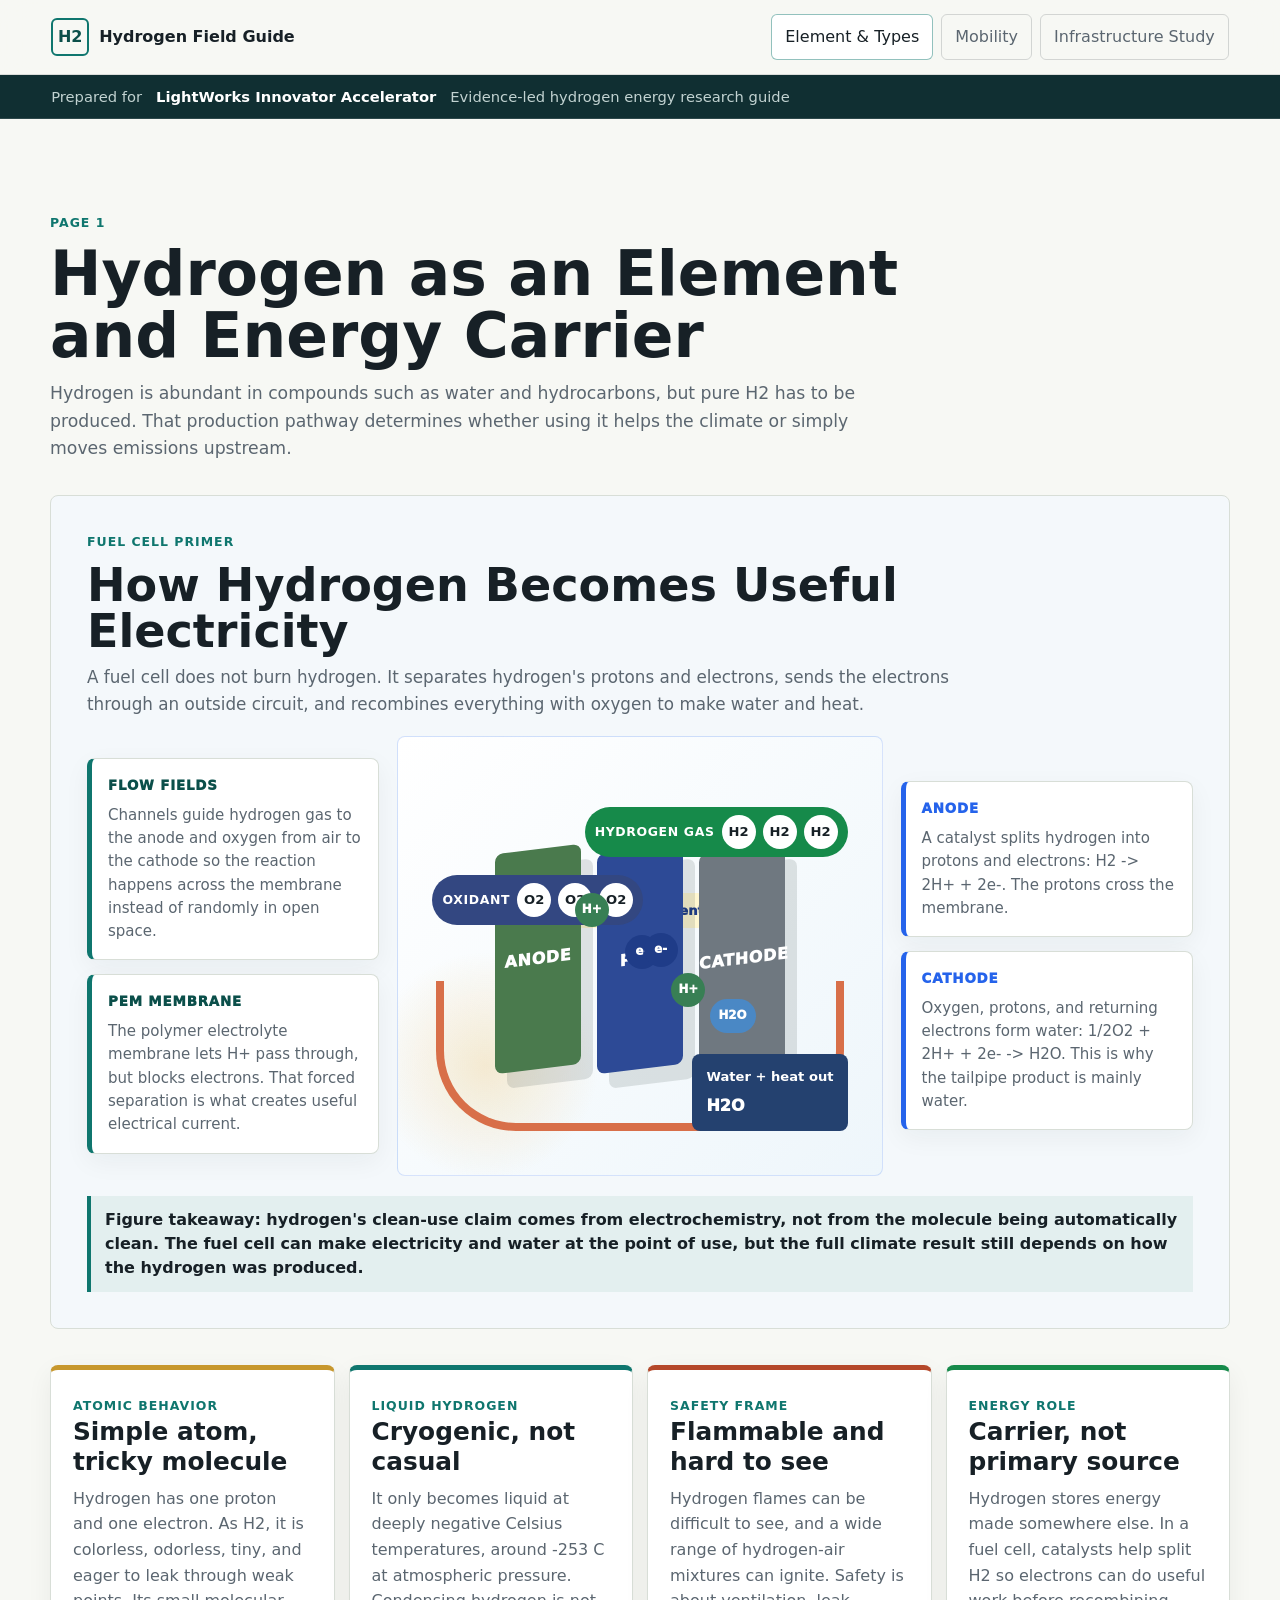
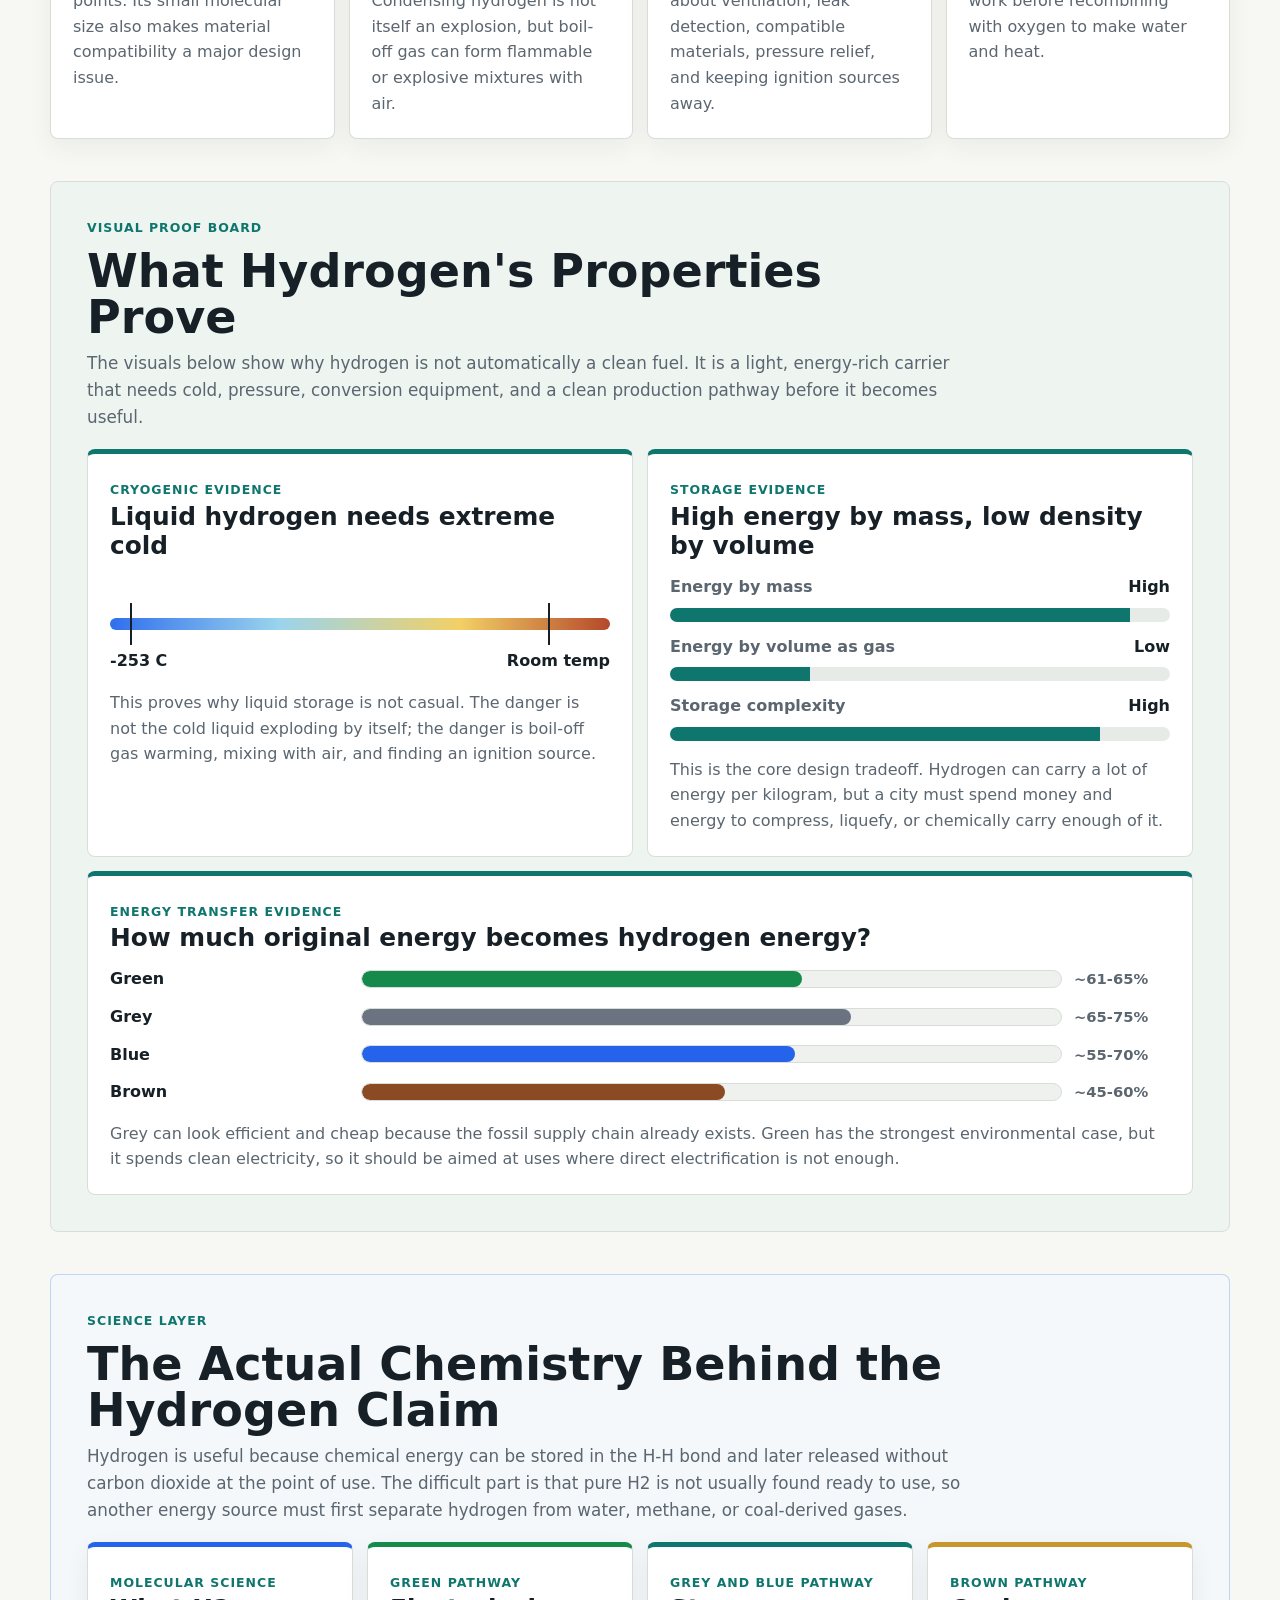
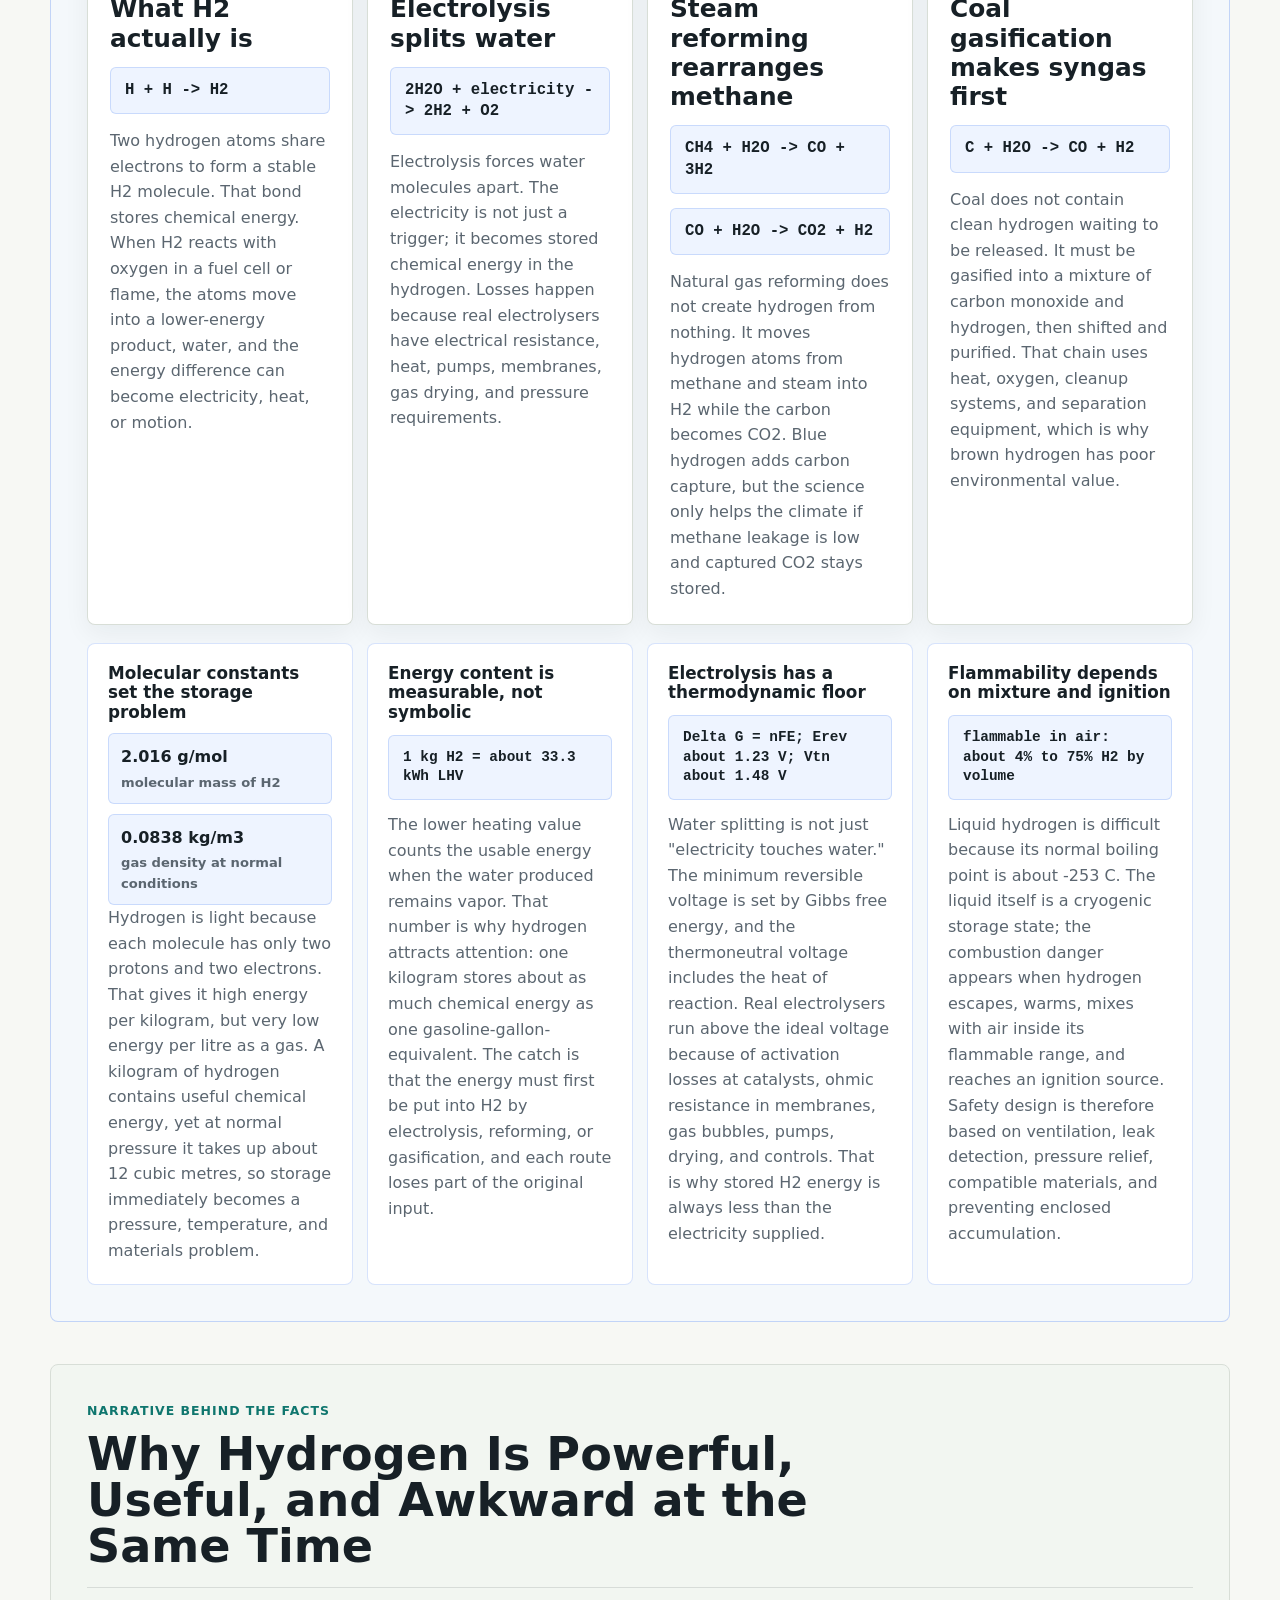
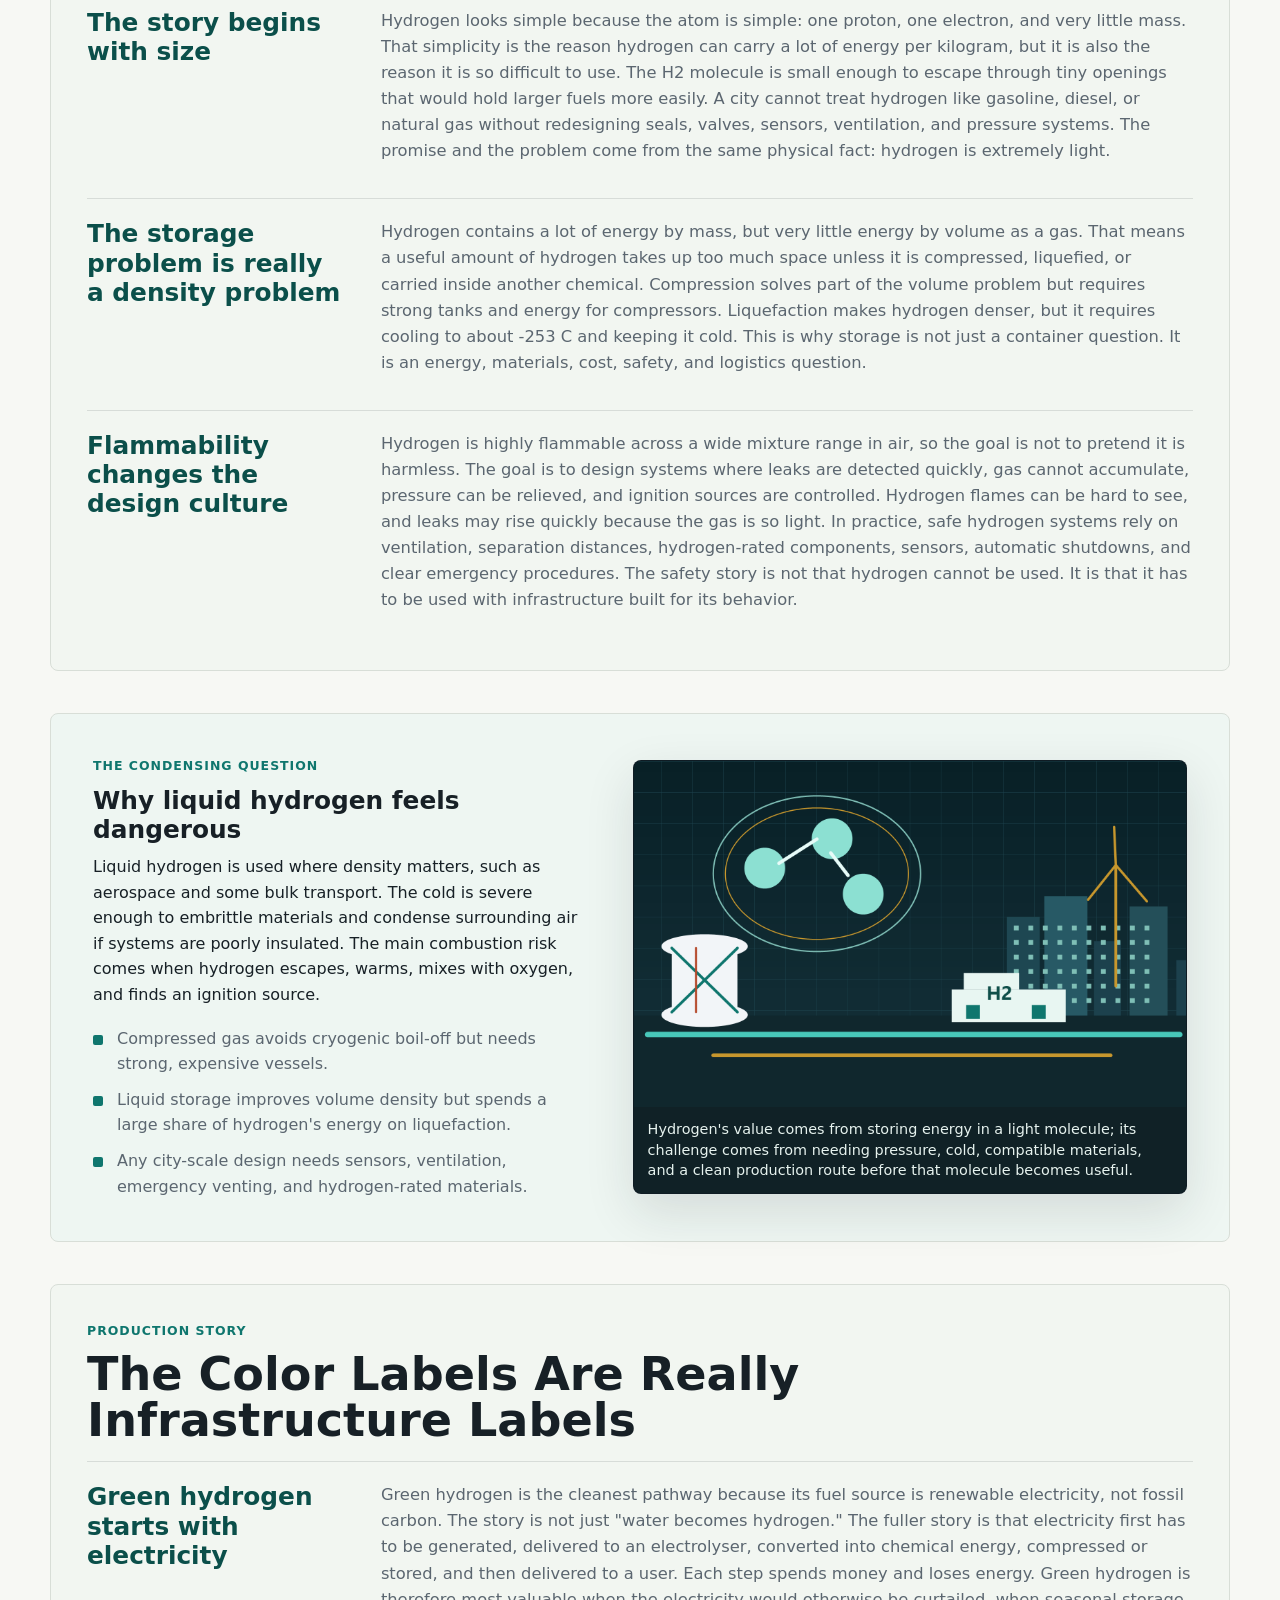
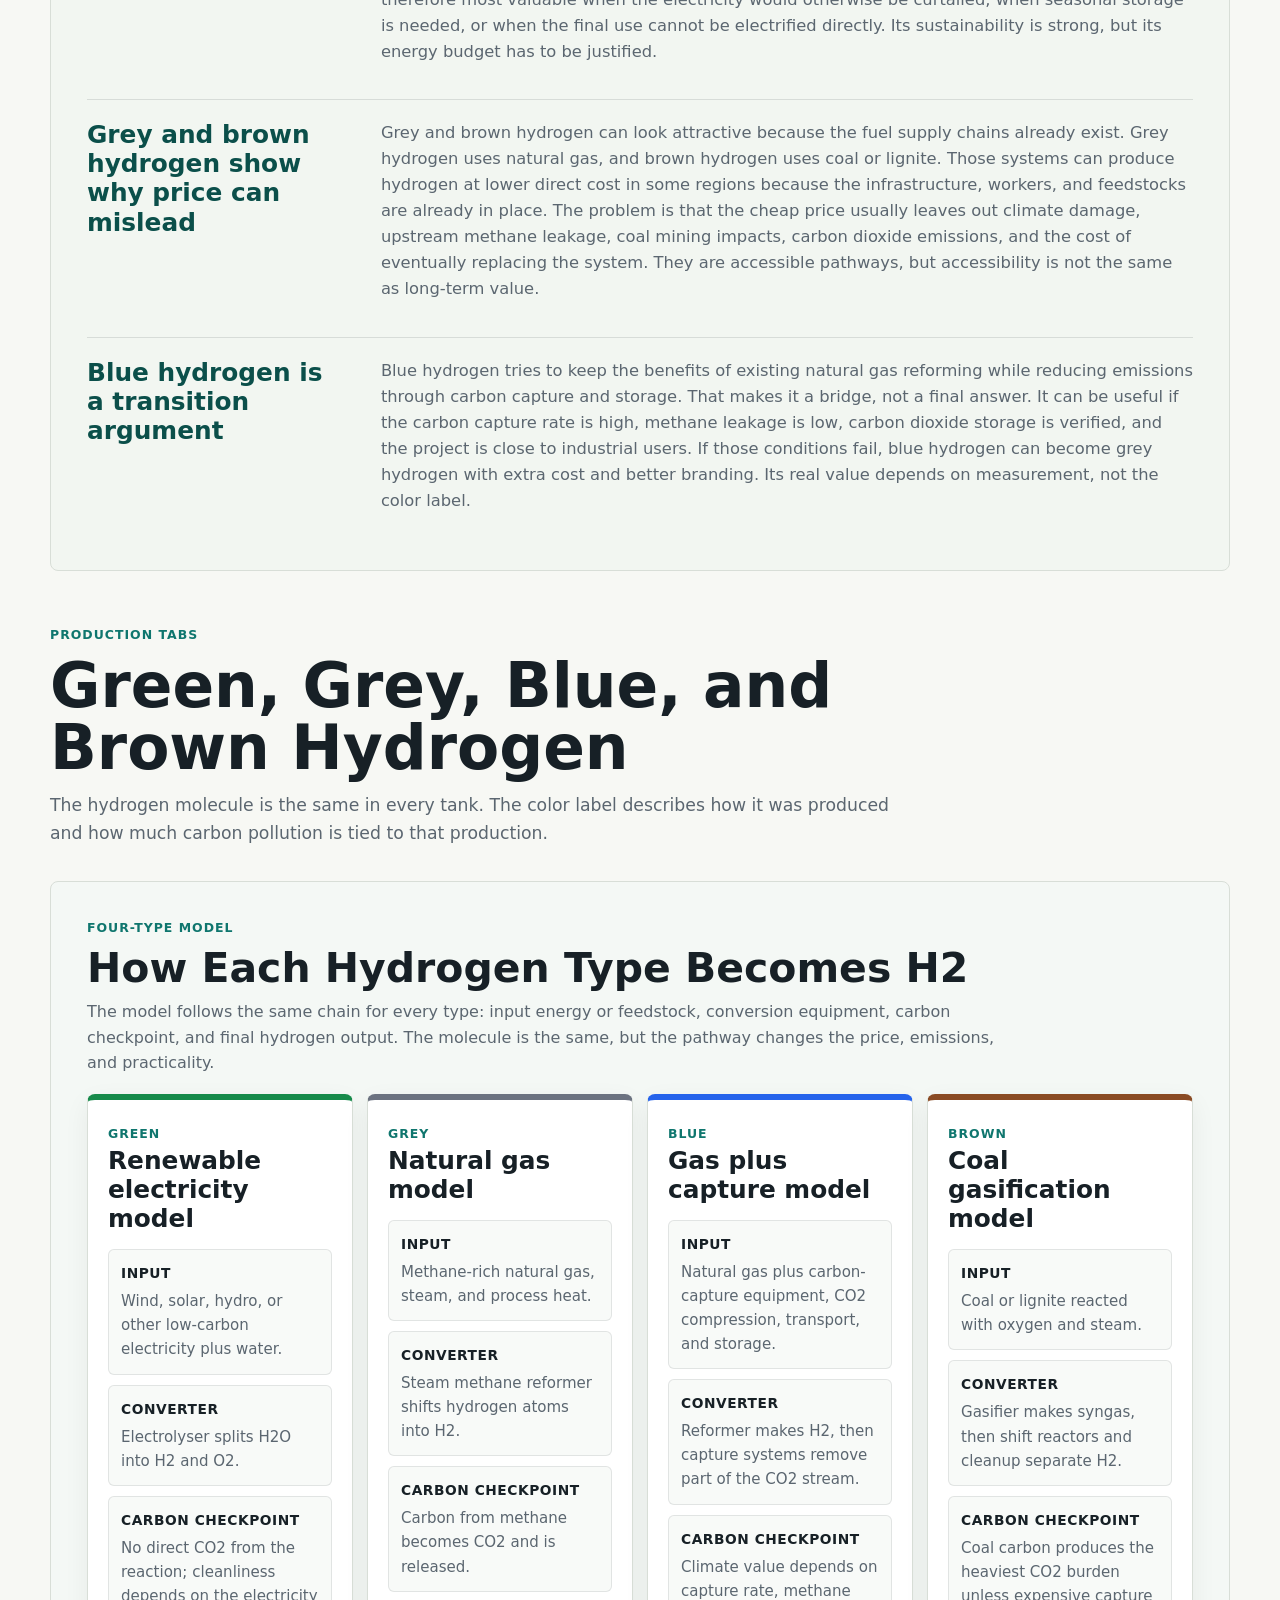
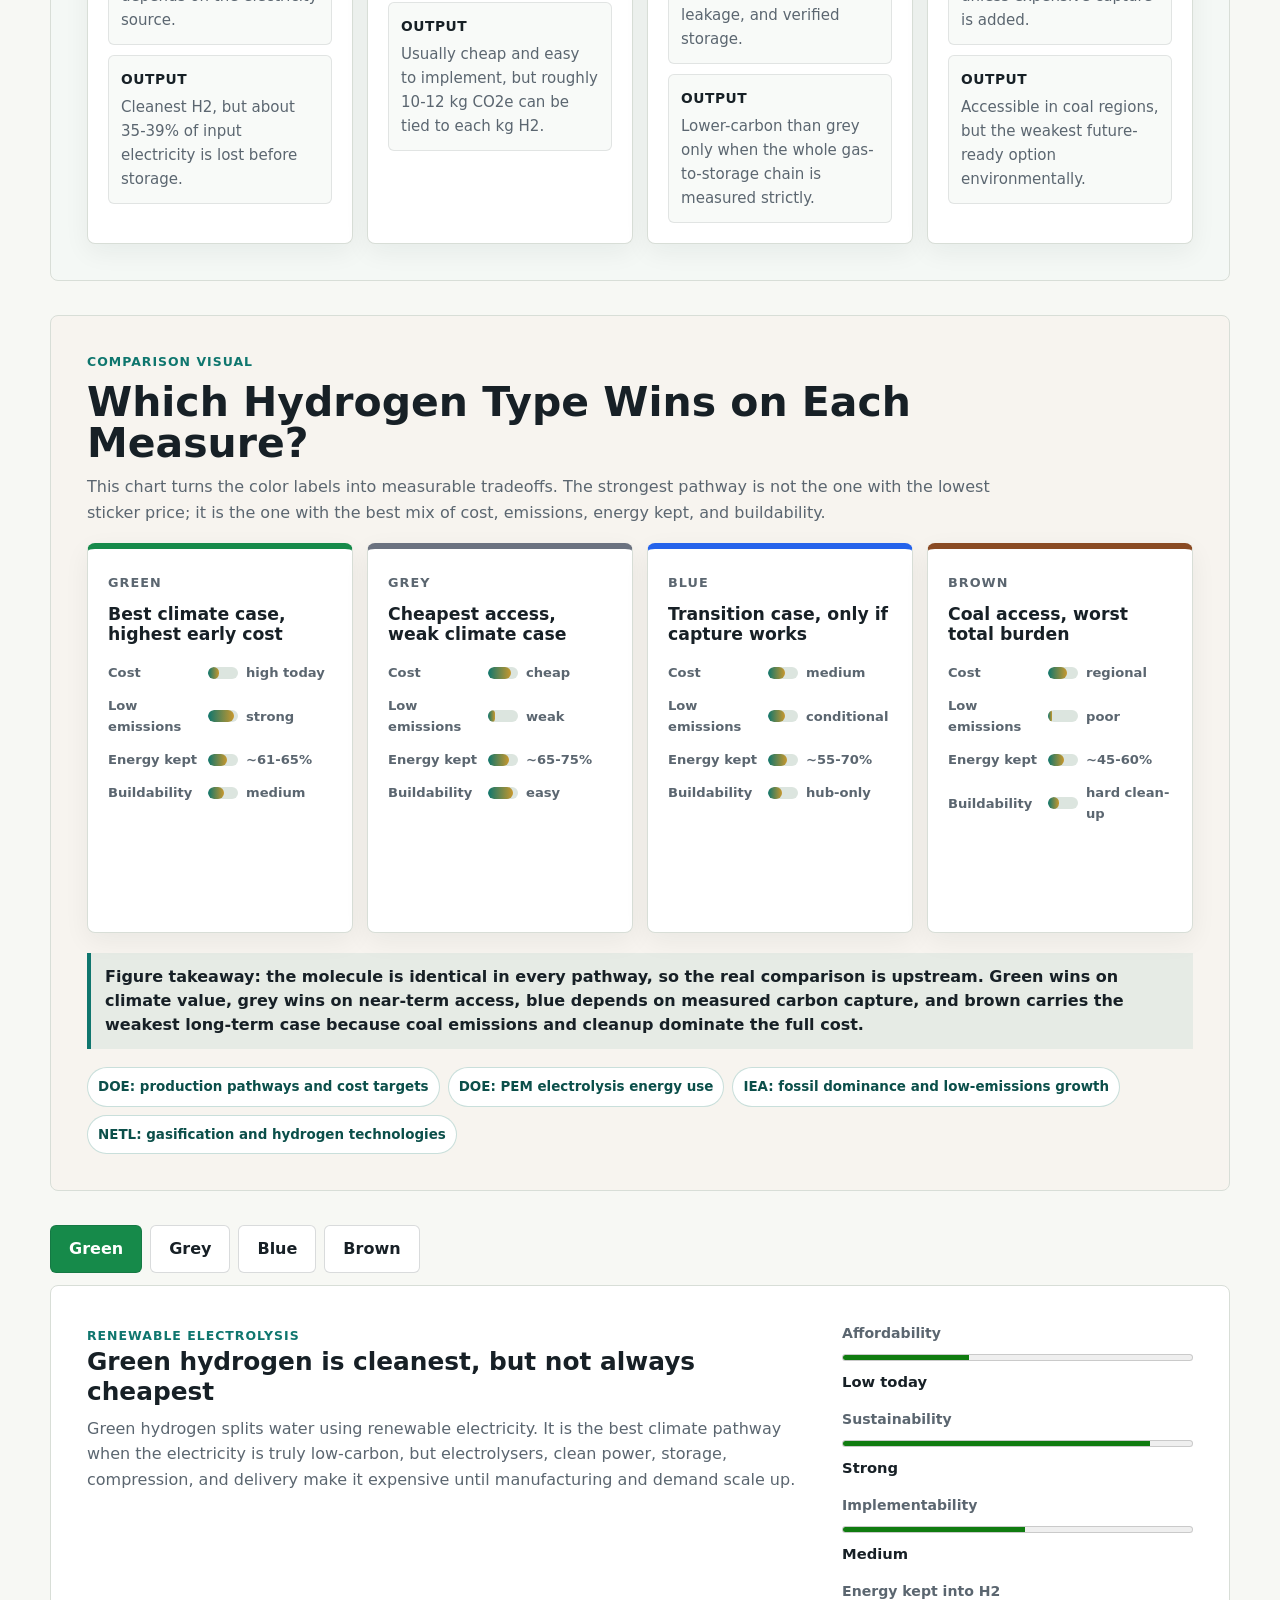
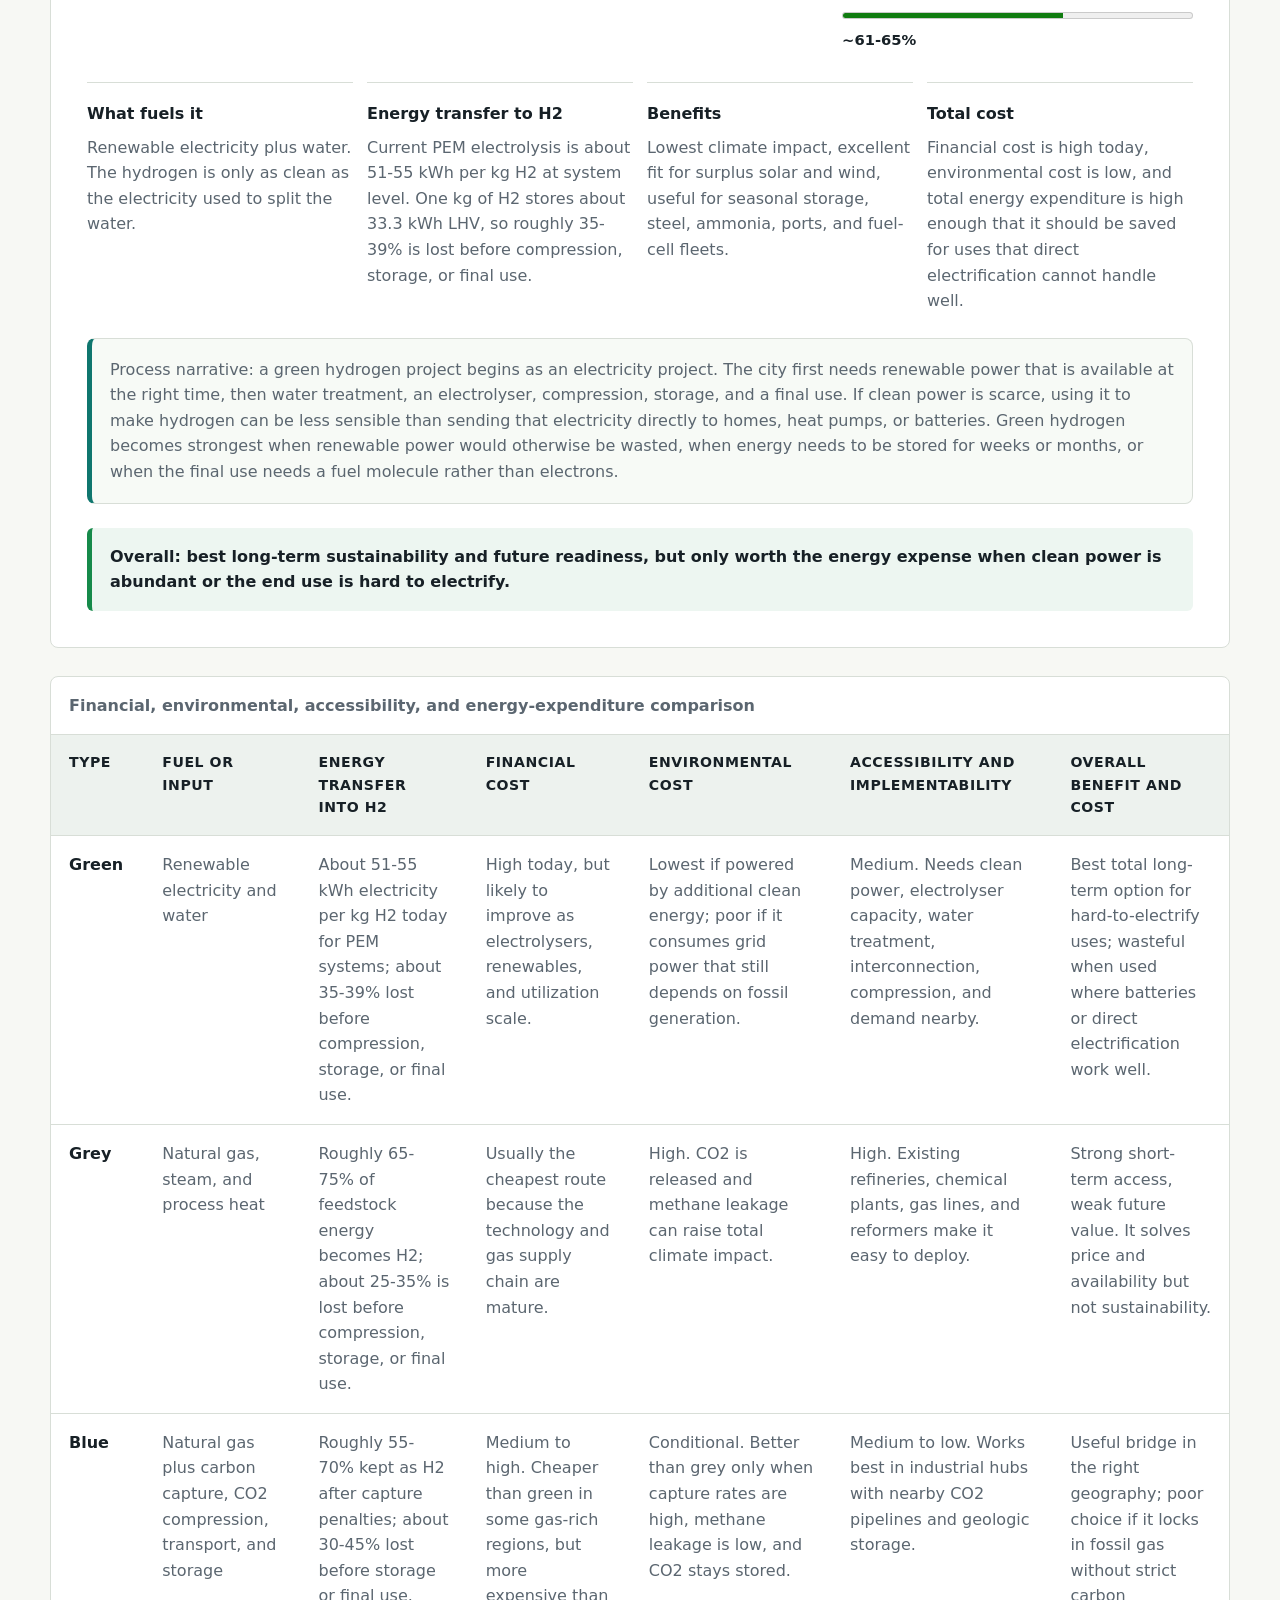
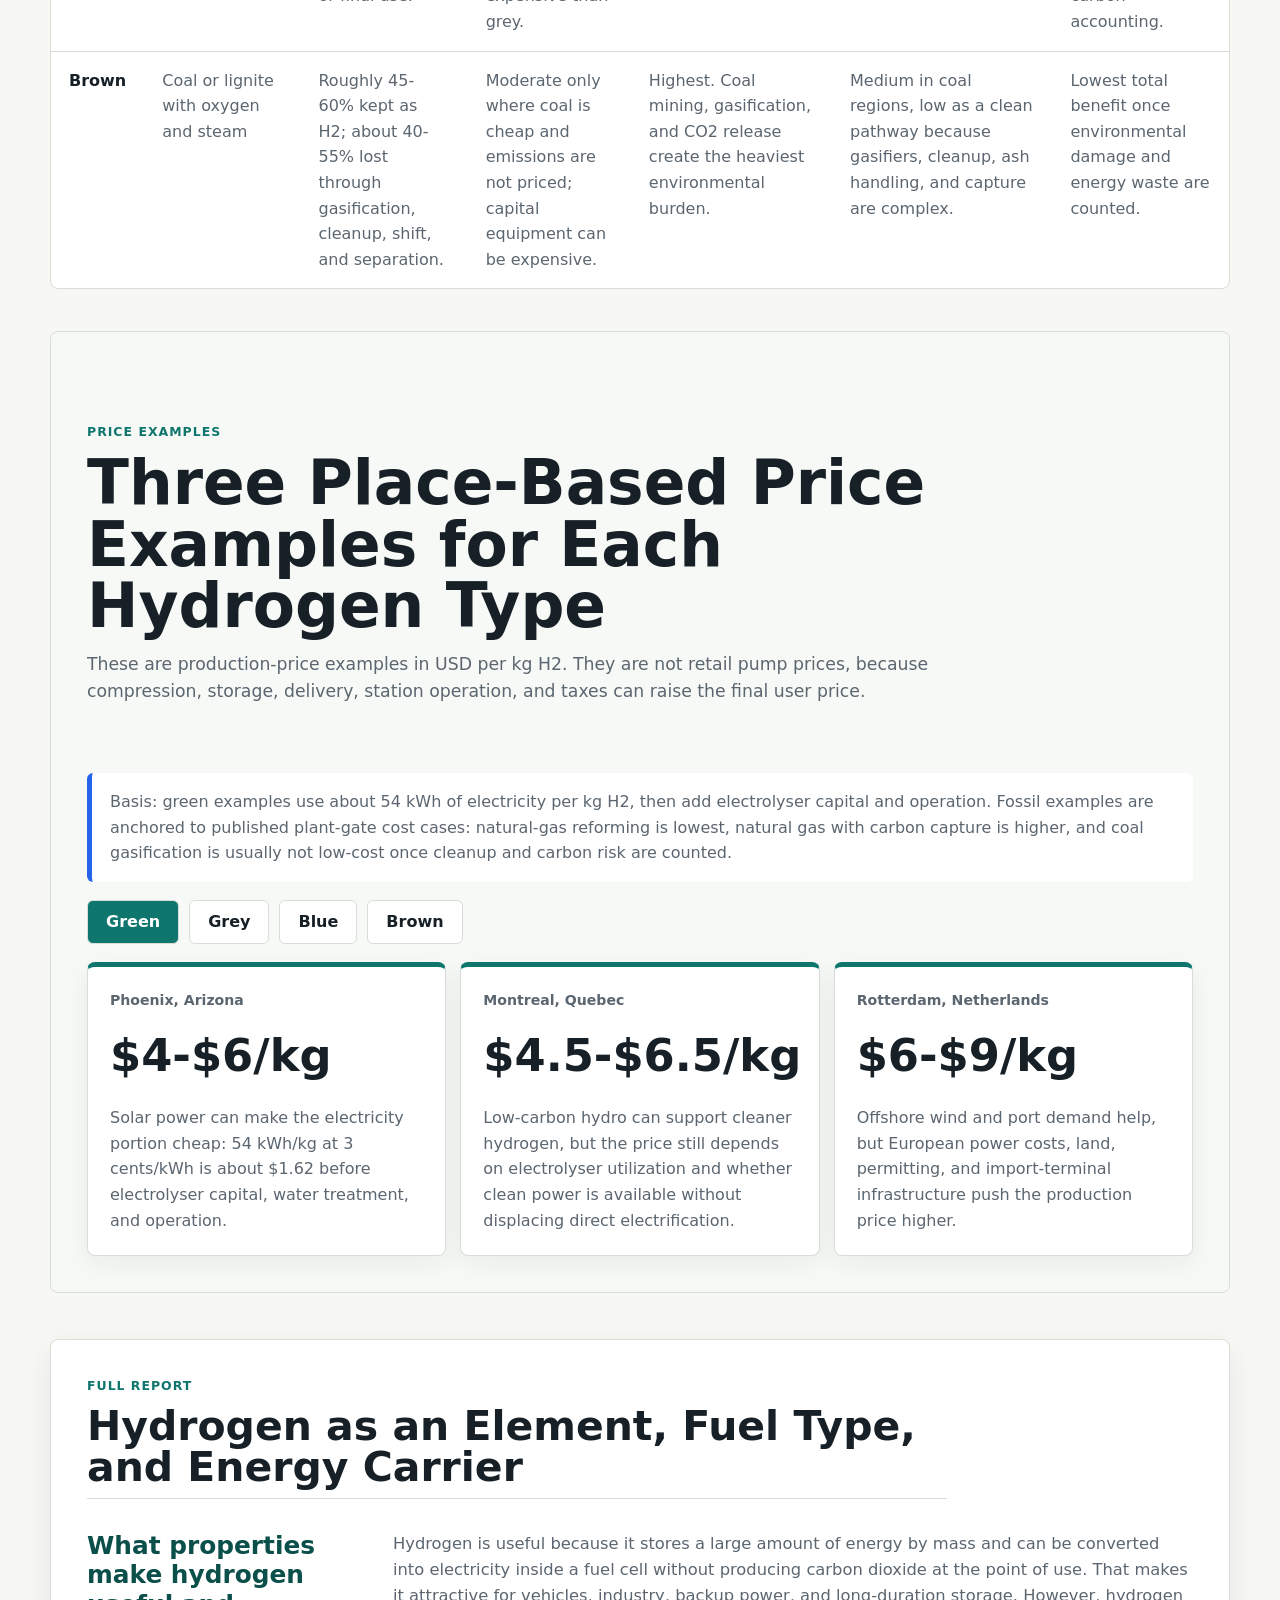
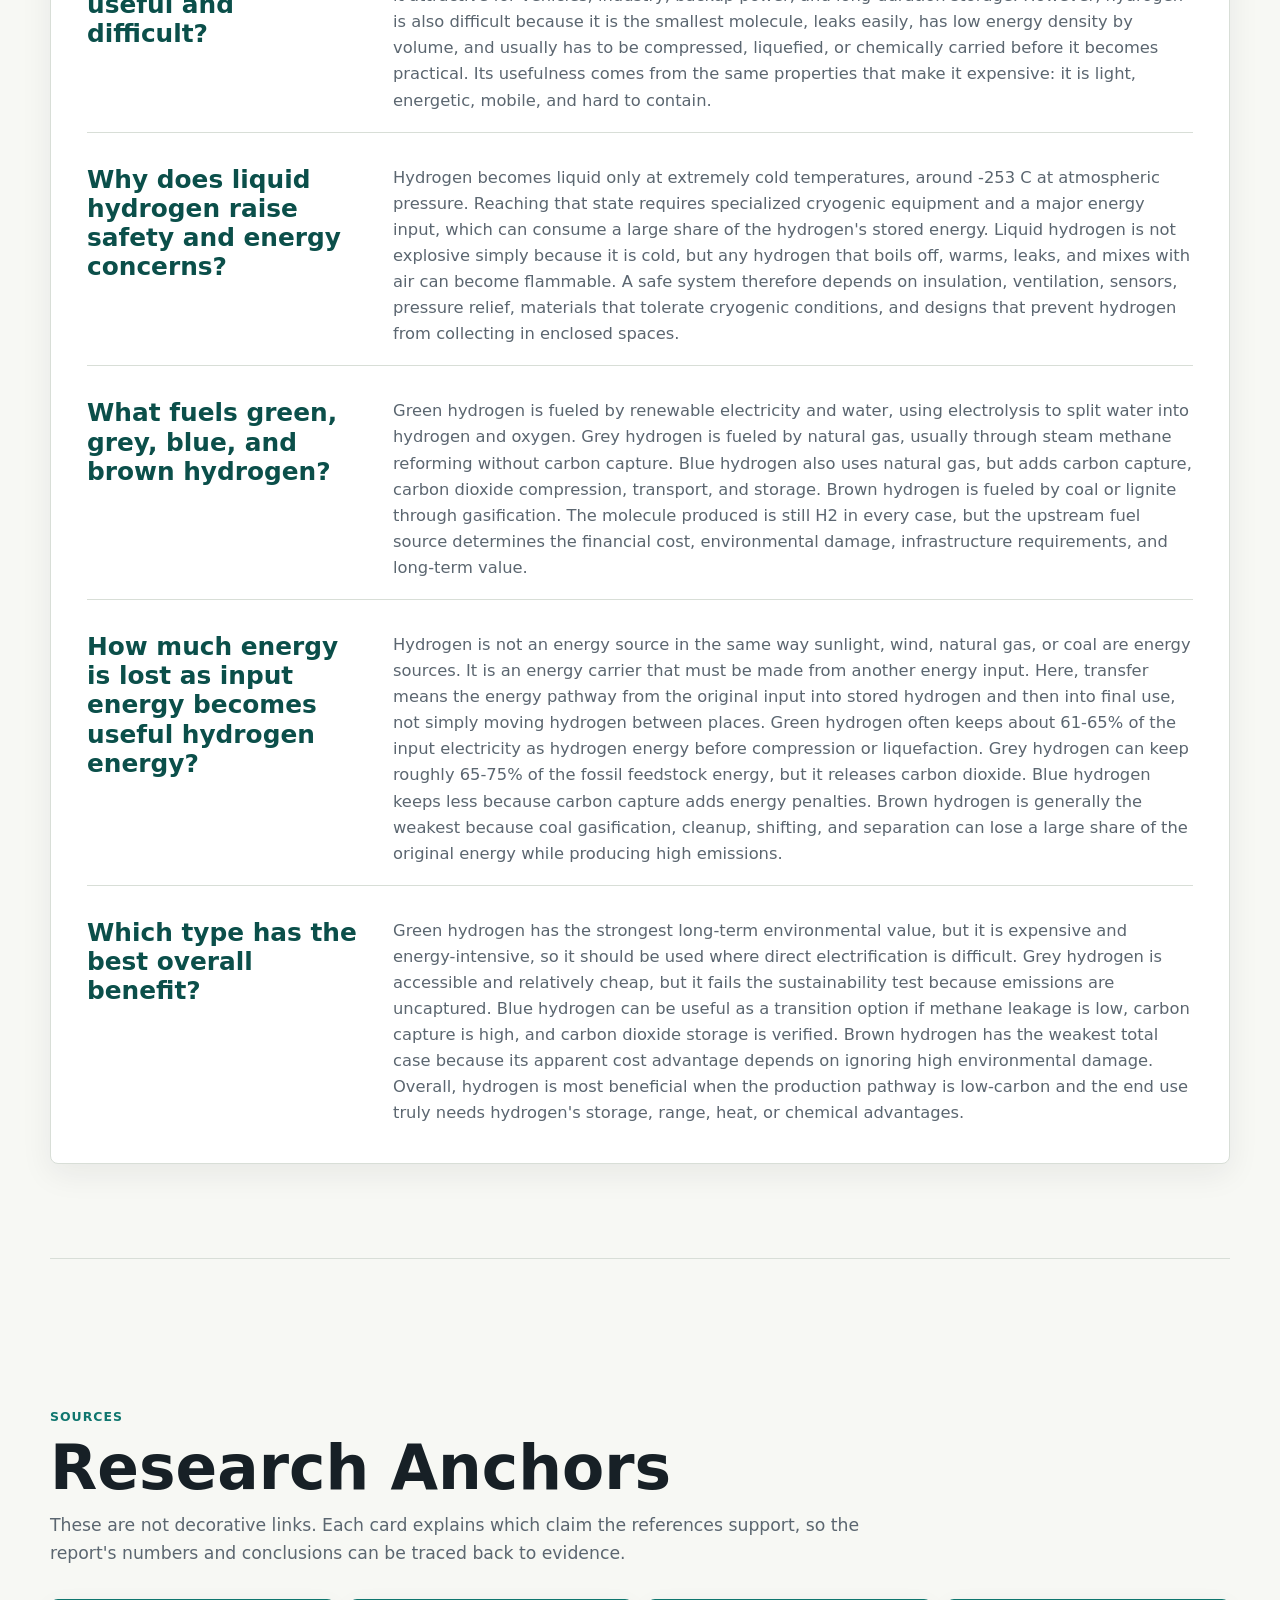
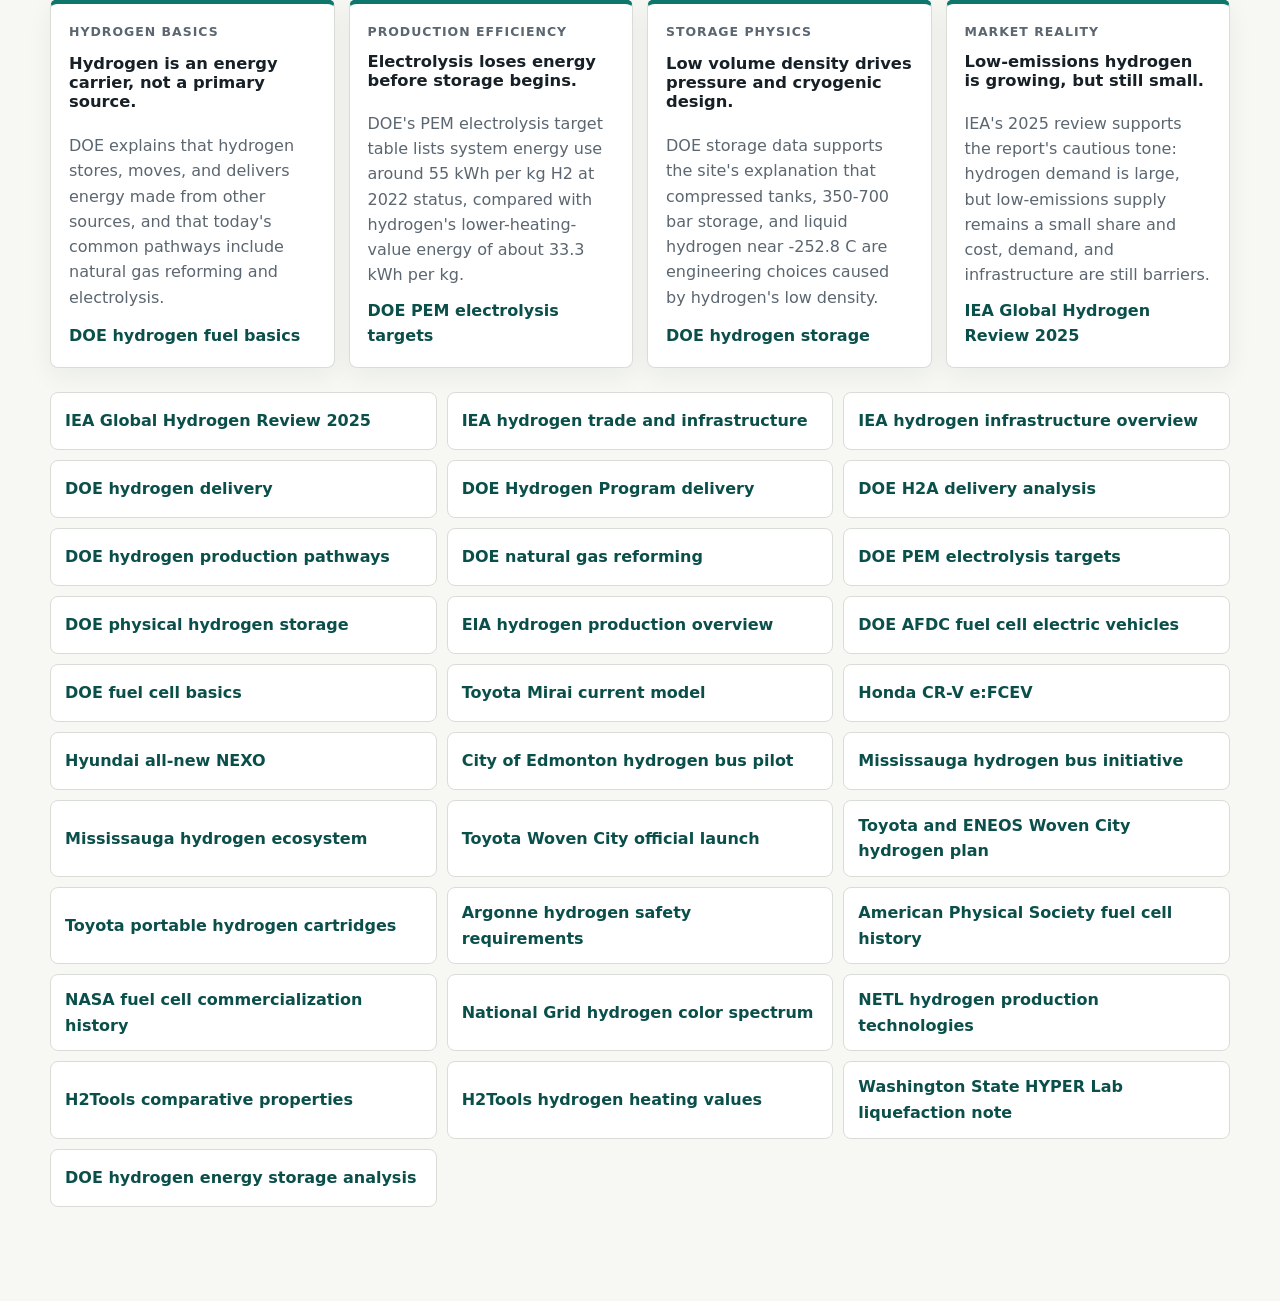
==== index.html @ a3685b8b "Add files via upload" ====
﻿<!doctype html>
<html lang="en">
  <head>
    <meta charset="utf-8">
    <meta name="viewport" content="width=device-width, initial-scale=1">
    <title>Hydrogen Energy Field Guide | Element and Types</title>
    <link rel="stylesheet" href="styles.css">
  </head>
  <body>
    <header class="site-header" aria-label="Primary">
      <a class="brand" href="index.html" aria-label="Hydrogen Energy Field Guide">
        <span class="brand-mark">H2</span>
        <span>Hydrogen Field Guide</span>
      </a>
      <nav class="site-nav" aria-label="Pages">
        <a class="nav-button active" href="index.html" aria-current="page">Element &amp; Types</a>
        <a class="nav-button" href="mobility.html">Mobility</a>
        <a class="nav-button" href="infrastructure.html">Infrastructure Study</a>
      </nav>
    </header>
    <aside class="program-strip" aria-label="Program context">
      <span>Prepared for</span>
      <strong>LightWorks Innovator Accelerator</strong>
      <span>Evidence-led hydrogen energy research guide</span>
    </aside>
    <main>
<section class="page-section active standalone" id="element" aria-labelledby="element-title">
        <div class="section-heading">
          <p class="eyebrow">Page 1</p>
          <h2 id="element-title">Hydrogen as an Element and Energy Carrier</h2>
          <p>
            Hydrogen is abundant in compounds such as water and hydrocarbons, but pure H2 has to be produced. That production pathway determines whether using it helps the climate or simply moves emissions upstream.
          </p>
        </div>

        <div class="element-fuel-cell-primer" aria-labelledby="fuel-cell-primer-title">
          <div class="visual-heading">
            <p class="eyebrow">Fuel cell primer</p>
            <h2 id="fuel-cell-primer-title">How Hydrogen Becomes Useful Electricity</h2>
            <p>
              A fuel cell does not burn hydrogen. It separates hydrogen's protons and electrons, sends the electrons through an outside circuit, and recombines everything with oxygen to make water and heat.
            </p>
          </div>
          <div class="primer-layout">
            <div class="primer-callouts left-callouts">
              <article>
                <span>Flow fields</span>
                <p>Channels guide hydrogen gas to the anode and oxygen from air to the cathode so the reaction happens across the membrane instead of randomly in open space.</p>
              </article>
              <article>
                <span>PEM membrane</span>
                <p>The polymer electrolyte membrane lets H+ pass through, but blocks electrons. That forced separation is what creates useful electrical current.</p>
              </article>
            </div>
            <div class="fuel-cell-stack-visual" aria-label="Hydrogen fuel cell stack diagram">
              <div class="external-wire">
                <span>Electrical current</span>
                <i></i>
              </div>
              <div class="gas-stream hydrogen-stream">
                <strong>Hydrogen gas</strong>
                <b>H2</b><b>H2</b><b>H2</b>
              </div>
              <div class="gas-stream oxygen-stream">
                <strong>Oxidant</strong>
                <b>O2</b><b>O2</b><b>O2</b>
              </div>
              <div class="stack-layers">
                <span class="stack-plate anode-plate">Anode</span>
                <span class="stack-plate membrane-plate">PEM</span>
                <span class="stack-plate cathode-plate">Cathode</span>
              </div>
              <div class="particle-field">
                <span class="particle proton">H+</span>
                <span class="particle proton">H+</span>
                <span class="particle electron">e-</span>
                <span class="particle electron">e-</span>
                <span class="particle water">H2O</span>
              </div>
              <div class="water-output">
                <strong>Water + heat out</strong>
                <span>H2O</span>
              </div>
            </div>
            <div class="primer-callouts right-callouts">
              <article>
                <span>Anode</span>
                <p>A catalyst splits hydrogen into protons and electrons: H2 -> 2H+ + 2e-. The protons cross the membrane.</p>
              </article>
              <article>
                <span>Cathode</span>
                <p>Oxygen, protons, and returning electrons form water: 1/2O2 + 2H+ + 2e- -> H2O. This is why the tailpipe product is mainly water.</p>
              </article>
            </div>
          </div>
          <p class="figure-caption">
            Figure takeaway: hydrogen's clean-use claim comes from electrochemistry, not from the molecule being automatically clean. The fuel cell can make electricity and water at the point of use, but the full climate result still depends on how the hydrogen was produced.
          </p>
        </div>

        <div class="fact-grid">
          <article class="fact-card">
            <span class="card-kicker">Atomic behavior</span>
            <h3>Simple atom, tricky molecule</h3>
            <p>
              Hydrogen has one proton and one electron. As H2, it is colorless, odorless, tiny, and eager to leak through weak points. Its small molecular size also makes material compatibility a major design issue.
            </p>
          </article>
          <article class="fact-card accent-teal">
            <span class="card-kicker">Liquid hydrogen</span>
            <h3>Cryogenic, not casual</h3>
            <p>
              It only becomes liquid at deeply negative Celsius temperatures, around -253 C at atmospheric pressure. Condensing hydrogen is not itself an explosion, but boil-off gas can form flammable or explosive mixtures with air.
            </p>
          </article>
          <article class="fact-card accent-rust">
            <span class="card-kicker">Safety frame</span>
            <h3>Flammable and hard to see</h3>
            <p>
              Hydrogen flames can be difficult to see, and a wide range of hydrogen-air mixtures can ignite. Safety is about ventilation, leak detection, compatible materials, pressure relief, and keeping ignition sources away.
            </p>
          </article>
          <article class="fact-card accent-green">
            <span class="card-kicker">Energy role</span>
            <h3>Carrier, not primary source</h3>
            <p>
              Hydrogen stores energy made somewhere else. In a fuel cell, catalysts help split H2 so electrons can do useful work before recombining with oxygen to make water and heat.
            </p>
          </article>
        </div>

        <div class="visual-report">
          <div class="visual-heading">
            <p class="eyebrow">Visual proof board</p>
            <h2>What Hydrogen's Properties Prove</h2>
            <p>
              The visuals below show why hydrogen is not automatically a clean fuel. It is a light, energy-rich carrier that needs cold, pressure, conversion equipment, and a clean production pathway before it becomes useful.
            </p>
          </div>
          <div class="visual-grid">
            <article class="visual-card">
              <span class="card-kicker">Cryogenic evidence</span>
              <h3>Liquid hydrogen needs extreme cold</h3>
              <div class="temperature-visual" aria-label="Liquid hydrogen temperature scale">
                <div class="temp-axis">
                  <span class="temp-marker cryo">-253 C</span>
                  <span class="temp-marker room">Room temp</span>
                </div>
              </div>
              <p>
                This proves why liquid storage is not casual. The danger is not the cold liquid exploding by itself; the danger is boil-off gas warming, mixing with air, and finding an ignition source.
              </p>
            </article>
            <article class="visual-card">
              <span class="card-kicker">Storage evidence</span>
              <h3>High energy by mass, low density by volume</h3>
              <div class="density-visual">
                <div><span>Energy by mass</span><strong>High</strong><i style="--value: 92%"></i></div>
                <div><span>Energy by volume as gas</span><strong>Low</strong><i style="--value: 28%"></i></div>
                <div><span>Storage complexity</span><strong>High</strong><i style="--value: 86%"></i></div>
              </div>
              <p>
                This is the core design tradeoff. Hydrogen can carry a lot of energy per kilogram, but a city must spend money and energy to compress, liquefy, or chemically carry enough of it.
              </p>
            </article>
            <article class="visual-card wide">
              <span class="card-kicker">Energy transfer evidence</span>
              <h3>How much original energy becomes hydrogen energy?</h3>
              <div class="energy-bars" aria-label="Energy kept by hydrogen production type">
                <div class="energy-bar" style="--value: 63%; --bar: var(--green)"><span>Green</span><div class="track"><i></i></div><strong>~61-65%</strong></div>
                <div class="energy-bar" style="--value: 70%; --bar: var(--grey)"><span>Grey</span><div class="track"><i></i></div><strong>~65-75%</strong></div>
                <div class="energy-bar" style="--value: 62%; --bar: var(--blue)"><span>Blue</span><div class="track"><i></i></div><strong>~55-70%</strong></div>
                <div class="energy-bar" style="--value: 52%; --bar: var(--brown)"><span>Brown</span><div class="track"><i></i></div><strong>~45-60%</strong></div>
              </div>
              <p>
                Grey can look efficient and cheap because the fossil supply chain already exists. Green has the strongest environmental case, but it spends clean electricity, so it should be aimed at uses where direct electrification is not enough.
              </p>
            </article>
          </div>
        </div>

        <div class="science-layer">
          <div class="science-heading">
            <p class="eyebrow">Science layer</p>
            <h2>The Actual Chemistry Behind the Hydrogen Claim</h2>
            <p>
              Hydrogen is useful because chemical energy can be stored in the H-H bond and later released without carbon dioxide at the point of use. The difficult part is that pure H2 is not usually found ready to use, so another energy source must first separate hydrogen from water, methane, or coal-derived gases.
            </p>
          </div>
          <div class="science-grid">
            <article class="science-card">
              <span class="card-kicker">Molecular science</span>
              <h3>What H2 actually is</h3>
              <p class="equation">H + H -> H2</p>
              <p>
                Two hydrogen atoms share electrons to form a stable H2 molecule. That bond stores chemical energy. When H2 reacts with oxygen in a fuel cell or flame, the atoms move into a lower-energy product, water, and the energy difference can become electricity, heat, or motion.
              </p>
            </article>
            <article class="science-card">
              <span class="card-kicker">Green pathway</span>
              <h3>Electrolysis splits water</h3>
              <p class="equation">2H2O + electricity -> 2H2 + O2</p>
              <p>
                Electrolysis forces water molecules apart. The electricity is not just a trigger; it becomes stored chemical energy in the hydrogen. Losses happen because real electrolysers have electrical resistance, heat, pumps, membranes, gas drying, and pressure requirements.
              </p>
            </article>
            <article class="science-card">
              <span class="card-kicker">Grey and blue pathway</span>
              <h3>Steam reforming rearranges methane</h3>
              <p class="equation">CH4 + H2O -> CO + 3H2</p>
              <p class="equation">CO + H2O -> CO2 + H2</p>
              <p>
                Natural gas reforming does not create hydrogen from nothing. It moves hydrogen atoms from methane and steam into H2 while the carbon becomes CO2. Blue hydrogen adds carbon capture, but the science only helps the climate if methane leakage is low and captured CO2 stays stored.
              </p>
            </article>
            <article class="science-card">
              <span class="card-kicker">Brown pathway</span>
              <h3>Coal gasification makes syngas first</h3>
              <p class="equation">C + H2O -> CO + H2</p>
              <p>
                Coal does not contain clean hydrogen waiting to be released. It must be gasified into a mixture of carbon monoxide and hydrogen, then shifted and purified. That chain uses heat, oxygen, cleanup systems, and separation equipment, which is why brown hydrogen has poor environmental value.
              </p>
            </article>
          </div>
          <div class="science-explain" aria-label="Scientific evidence for hydrogen properties">
            <article>
              <h3>Molecular constants set the storage problem</h3>
              <p class="metric-line"><strong>2.016 g/mol</strong><span>molecular mass of H2</span></p>
              <p class="metric-line"><strong>0.0838 kg/m3</strong><span>gas density at normal conditions</span></p>
              <p>
                Hydrogen is light because each molecule has only two protons and two electrons. That gives it high energy per kilogram, but very low energy per litre as a gas. A kilogram of hydrogen contains useful chemical energy, yet at normal pressure it takes up about 12 cubic metres, so storage immediately becomes a pressure, temperature, and materials problem.
              </p>
            </article>
            <article>
              <h3>Energy content is measurable, not symbolic</h3>
              <p class="equation">1 kg H2 = about 33.3 kWh LHV</p>
              <p>
                The lower heating value counts the usable energy when the water produced remains vapor. That number is why hydrogen attracts attention: one kilogram stores about as much chemical energy as one gasoline-gallon-equivalent. The catch is that the energy must first be put into H2 by electrolysis, reforming, or gasification, and each route loses part of the original input.
              </p>
            </article>
            <article>
              <h3>Electrolysis has a thermodynamic floor</h3>
              <p class="equation">Delta G = nFE; Erev about 1.23 V; Vtn about 1.48 V</p>
              <p>
                Water splitting is not just "electricity touches water." The minimum reversible voltage is set by Gibbs free energy, and the thermoneutral voltage includes the heat of reaction. Real electrolysers run above the ideal voltage because of activation losses at catalysts, ohmic resistance in membranes, gas bubbles, pumps, drying, and controls. That is why stored H2 energy is always less than the electricity supplied.
              </p>
            </article>
            <article>
              <h3>Flammability depends on mixture and ignition</h3>
              <p class="equation">flammable in air: about 4% to 75% H2 by volume</p>
              <p>
                Liquid hydrogen is difficult because its normal boiling point is about -253 C. The liquid itself is a cryogenic storage state; the combustion danger appears when hydrogen escapes, warms, mixes with air inside its flammable range, and reaches an ignition source. Safety design is therefore based on ventilation, leak detection, pressure relief, compatible materials, and preventing enclosed accumulation.
              </p>
            </article>
          </div>
        </div>

        <div class="narrative-block">
          <div class="narrative-heading">
            <p class="eyebrow">Narrative behind the facts</p>
            <h2>Why Hydrogen Is Powerful, Useful, and Awkward at the Same Time</h2>
          </div>
          <article class="narrative-entry">
            <h3>The story begins with size</h3>
            <p>
              Hydrogen looks simple because the atom is simple: one proton, one electron, and very little mass. That simplicity is the reason hydrogen can carry a lot of energy per kilogram, but it is also the reason it is so difficult to use. The H2 molecule is small enough to escape through tiny openings that would hold larger fuels more easily. A city cannot treat hydrogen like gasoline, diesel, or natural gas without redesigning seals, valves, sensors, ventilation, and pressure systems. The promise and the problem come from the same physical fact: hydrogen is extremely light.
            </p>
          </article>
          <article class="narrative-entry">
            <h3>The storage problem is really a density problem</h3>
            <p>
              Hydrogen contains a lot of energy by mass, but very little energy by volume as a gas. That means a useful amount of hydrogen takes up too much space unless it is compressed, liquefied, or carried inside another chemical. Compression solves part of the volume problem but requires strong tanks and energy for compressors. Liquefaction makes hydrogen denser, but it requires cooling to about -253 C and keeping it cold. This is why storage is not just a container question. It is an energy, materials, cost, safety, and logistics question.
            </p>
          </article>
          <article class="narrative-entry">
            <h3>Flammability changes the design culture</h3>
            <p>
              Hydrogen is highly flammable across a wide mixture range in air, so the goal is not to pretend it is harmless. The goal is to design systems where leaks are detected quickly, gas cannot accumulate, pressure can be relieved, and ignition sources are controlled. Hydrogen flames can be hard to see, and leaks may rise quickly because the gas is so light. In practice, safe hydrogen systems rely on ventilation, separation distances, hydrogen-rated components, sensors, automatic shutdowns, and clear emergency procedures. The safety story is not that hydrogen cannot be used. It is that it has to be used with infrastructure built for its behavior.
            </p>
          </article>
        </div>

        <div class="split-band">
          <div>
            <p class="eyebrow">The condensing question</p>
            <h3>Why liquid hydrogen feels dangerous</h3>
            <p>
              Liquid hydrogen is used where density matters, such as aerospace and some bulk transport. The cold is severe enough to embrittle materials and condense surrounding air if systems are poorly insulated. The main combustion risk comes when hydrogen escapes, warms, mixes with oxygen, and finds an ignition source.
            </p>
            <ul class="check-list">
              <li>Compressed gas avoids cryogenic boil-off but needs strong, expensive vessels.</li>
              <li>Liquid storage improves volume density but spends a large share of hydrogen's energy on liquefaction.</li>
              <li>Any city-scale design needs sensors, ventilation, emergency venting, and hydrogen-rated materials.</li>
            </ul>
          </div>
          <figure class="media-panel">
            <img src="assets/hydrogen-hero.png" alt="Illustrated hydrogen molecule, storage tank, city energy lines, and transit depot">
            <figcaption>
              Hydrogen's value comes from storing energy in a light molecule; its challenge comes from needing pressure, cold, compatible materials, and a clean production route before that molecule becomes useful.
            </figcaption>
          </figure>
        </div>

        <div class="narrative-block">
          <div class="narrative-heading">
            <p class="eyebrow">Production story</p>
            <h2>The Color Labels Are Really Infrastructure Labels</h2>
          </div>
          <article class="narrative-entry">
            <h3>Green hydrogen starts with electricity</h3>
            <p>
              Green hydrogen is the cleanest pathway because its fuel source is renewable electricity, not fossil carbon. The story is not just "water becomes hydrogen." The fuller story is that electricity first has to be generated, delivered to an electrolyser, converted into chemical energy, compressed or stored, and then delivered to a user. Each step spends money and loses energy. Green hydrogen is therefore most valuable when the electricity would otherwise be curtailed, when seasonal storage is needed, or when the final use cannot be electrified directly. Its sustainability is strong, but its energy budget has to be justified.
            </p>
          </article>
          <article class="narrative-entry">
            <h3>Grey and brown hydrogen show why price can mislead</h3>
            <p>
              Grey and brown hydrogen can look attractive because the fuel supply chains already exist. Grey hydrogen uses natural gas, and brown hydrogen uses coal or lignite. Those systems can produce hydrogen at lower direct cost in some regions because the infrastructure, workers, and feedstocks are already in place. The problem is that the cheap price usually leaves out climate damage, upstream methane leakage, coal mining impacts, carbon dioxide emissions, and the cost of eventually replacing the system. They are accessible pathways, but accessibility is not the same as long-term value.
            </p>
          </article>
          <article class="narrative-entry">
            <h3>Blue hydrogen is a transition argument</h3>
            <p>
              Blue hydrogen tries to keep the benefits of existing natural gas reforming while reducing emissions through carbon capture and storage. That makes it a bridge, not a final answer. It can be useful if the carbon capture rate is high, methane leakage is low, carbon dioxide storage is verified, and the project is close to industrial users. If those conditions fail, blue hydrogen can become grey hydrogen with extra cost and better branding. Its real value depends on measurement, not the color label.
            </p>
          </article>
        </div>

        <div class="section-heading compact">
          <p class="eyebrow">Production tabs</p>
          <h2>Green, Grey, Blue, and Brown Hydrogen</h2>
          <p>
            The hydrogen molecule is the same in every tank. The color label describes how it was produced and how much carbon pollution is tied to that production.
          </p>
        </div>

        <div class="type-model" aria-label="Four hydrogen energy type model">
          <div class="model-heading">
            <p class="eyebrow">Four-type model</p>
            <h2>How Each Hydrogen Type Becomes H2</h2>
            <p>
              The model follows the same chain for every type: input energy or feedstock, conversion equipment, carbon checkpoint, and final hydrogen output. The molecule is the same, but the pathway changes the price, emissions, and practicality.
            </p>
          </div>
          <div class="type-model-grid">
            <article class="model-card model-green">
              <span class="card-kicker">Green</span>
              <h3>Renewable electricity model</h3>
              <ol class="model-flow">
                <li><strong>Input</strong><span>Wind, solar, hydro, or other low-carbon electricity plus water.</span></li>
                <li><strong>Converter</strong><span>Electrolyser splits H2O into H2 and O2.</span></li>
                <li><strong>Carbon checkpoint</strong><span>No direct CO2 from the reaction; cleanliness depends on the electricity source.</span></li>
                <li><strong>Output</strong><span>Cleanest H2, but about 35-39% of input electricity is lost before storage.</span></li>
              </ol>
            </article>
            <article class="model-card model-grey">
              <span class="card-kicker">Grey</span>
              <h3>Natural gas model</h3>
              <ol class="model-flow">
                <li><strong>Input</strong><span>Methane-rich natural gas, steam, and process heat.</span></li>
                <li><strong>Converter</strong><span>Steam methane reformer shifts hydrogen atoms into H2.</span></li>
                <li><strong>Carbon checkpoint</strong><span>Carbon from methane becomes CO2 and is released.</span></li>
                <li><strong>Output</strong><span>Usually cheap and easy to implement, but roughly 10-12 kg CO2e can be tied to each kg H2.</span></li>
              </ol>
            </article>
            <article class="model-card model-blue">
              <span class="card-kicker">Blue</span>
              <h3>Gas plus capture model</h3>
              <ol class="model-flow">
                <li><strong>Input</strong><span>Natural gas plus carbon-capture equipment, CO2 compression, transport, and storage.</span></li>
                <li><strong>Converter</strong><span>Reformer makes H2, then capture systems remove part of the CO2 stream.</span></li>
                <li><strong>Carbon checkpoint</strong><span>Climate value depends on capture rate, methane leakage, and verified storage.</span></li>
                <li><strong>Output</strong><span>Lower-carbon than grey only when the whole gas-to-storage chain is measured strictly.</span></li>
              </ol>
            </article>
            <article class="model-card model-brown">
              <span class="card-kicker">Brown</span>
              <h3>Coal gasification model</h3>
              <ol class="model-flow">
                <li><strong>Input</strong><span>Coal or lignite reacted with oxygen and steam.</span></li>
                <li><strong>Converter</strong><span>Gasifier makes syngas, then shift reactors and cleanup separate H2.</span></li>
                <li><strong>Carbon checkpoint</strong><span>Coal carbon produces the heaviest CO2 burden unless expensive capture is added.</span></li>
                <li><strong>Output</strong><span>Accessible in coal regions, but the weakest future-ready option environmentally.</span></li>
              </ol>
            </article>
          </div>
        </div>

        <div class="type-compare-visual" aria-label="Hydrogen type comparison visual">
          <div class="model-heading">
            <p class="eyebrow">Comparison visual</p>
            <h2>Which Hydrogen Type Wins on Each Measure?</h2>
            <p>
              This chart turns the color labels into measurable tradeoffs. The strongest pathway is not the one with the lowest sticker price; it is the one with the best mix of cost, emissions, energy kept, and buildability.
            </p>
          </div>
          <div class="type-compare-grid">
            <article class="type-compare-card green-compare">
              <span>Green</span>
              <h3>Best climate case, highest early cost</h3>
              <div class="compare-bars">
                <div><strong>Cost</strong><i style="--value: 38%"></i><em>high today</em></div>
                <div><strong>Low emissions</strong><i style="--value: 88%"></i><em>strong</em></div>
                <div><strong>Energy kept</strong><i style="--value: 63%"></i><em>~61-65%</em></div>
                <div><strong>Buildability</strong><i style="--value: 52%"></i><em>medium</em></div>
              </div>
            </article>
            <article class="type-compare-card grey-compare">
              <span>Grey</span>
              <h3>Cheapest access, weak climate case</h3>
              <div class="compare-bars">
                <div><strong>Cost</strong><i style="--value: 78%"></i><em>cheap</em></div>
                <div><strong>Low emissions</strong><i style="--value: 22%"></i><em>weak</em></div>
                <div><strong>Energy kept</strong><i style="--value: 70%"></i><em>~65-75%</em></div>
                <div><strong>Buildability</strong><i style="--value: 84%"></i><em>easy</em></div>
              </div>
            </article>
            <article class="type-compare-card blue-compare">
              <span>Blue</span>
              <h3>Transition case, only if capture works</h3>
              <div class="compare-bars">
                <div><strong>Cost</strong><i style="--value: 58%"></i><em>medium</em></div>
                <div><strong>Low emissions</strong><i style="--value: 55%"></i><em>conditional</em></div>
                <div><strong>Energy kept</strong><i style="--value: 62%"></i><em>~55-70%</em></div>
                <div><strong>Buildability</strong><i style="--value: 48%"></i><em>hub-only</em></div>
              </div>
            </article>
            <article class="type-compare-card brown-compare">
              <span>Brown</span>
              <h3>Coal access, worst total burden</h3>
              <div class="compare-bars">
                <div><strong>Cost</strong><i style="--value: 62%"></i><em>regional</em></div>
                <div><strong>Low emissions</strong><i style="--value: 14%"></i><em>poor</em></div>
                <div><strong>Energy kept</strong><i style="--value: 52%"></i><em>~45-60%</em></div>
                <div><strong>Buildability</strong><i style="--value: 38%"></i><em>hard clean-up</em></div>
              </div>
            </article>
          </div>
          <p class="figure-caption">
            Figure takeaway: the molecule is identical in every pathway, so the real comparison is upstream. Green wins on climate value, grey wins on near-term access, blue depends on measured carbon capture, and brown carries the weakest long-term case because coal emissions and cleanup dominate the full cost.
          </p>
          <div class="evidence-citations" aria-label="Evidence citations for hydrogen type comparison">
            <a href="https://www.energy.gov/cmei/fuels/hydrogen-production-pathways">DOE: production pathways and cost targets</a>
            <a href="https://www.energy.gov/cmei/fuels/technical-targets-proton-exchange-membrane-electrolysis">DOE: PEM electrolysis energy use</a>
            <a href="https://www.iea.org/reports/global-hydrogen-review-2025/executive-summary">IEA: fossil dominance and low-emissions growth</a>
            <a href="https://netl.doe.gov/research/carbon-management/energy-systems/gasification/gasifipedia/technologies-hydrogen">NETL: gasification and hydrogen technologies</a>
          </div>
        </div>

        <div class="color-tabs" role="tablist" aria-label="Hydrogen production colors">
          <button class="color-tab green active" type="button" role="tab" aria-selected="true" aria-controls="green-panel" id="green-tab" data-color-tab="green">Green</button>
          <button class="color-tab grey" type="button" role="tab" aria-selected="false" aria-controls="grey-panel" id="grey-tab" data-color-tab="grey">Grey</button>
          <button class="color-tab blue" type="button" role="tab" aria-selected="false" aria-controls="blue-panel" id="blue-tab" data-color-tab="blue">Blue</button>
          <button class="color-tab brown" type="button" role="tab" aria-selected="false" aria-controls="brown-panel" id="brown-tab" data-color-tab="brown">Brown</button>
        </div>

        <div class="tab-panels">
          <article class="color-pane active" id="green-panel" role="tabpanel" aria-labelledby="green-tab" data-color-pane="green">
            <div class="pane-copy">
              <span class="card-kicker">Renewable electrolysis</span>
              <h3>Green hydrogen is cleanest, but not always cheapest</h3>
              <p>
                Green hydrogen splits water using renewable electricity. It is the best climate pathway when the electricity is truly low-carbon, but electrolysers, clean power, storage, compression, and delivery make it expensive until manufacturing and demand scale up.
              </p>
            </div>
            <div class="score-stack" aria-label="Green hydrogen scores">
              <div><span>Affordability</span><meter min="0" max="100" value="36"></meter><strong>Low today</strong></div>
              <div><span>Sustainability</span><meter min="0" max="100" value="88"></meter><strong>Strong</strong></div>
              <div><span>Implementability</span><meter min="0" max="100" value="52"></meter><strong>Medium</strong></div>
              <div><span>Energy kept into H2</span><meter min="0" max="100" value="63"></meter><strong>~61-65%</strong></div>
            </div>
            <div class="type-details">
              <article><span>What fuels it</span><p>Renewable electricity plus water. The hydrogen is only as clean as the electricity used to split the water.</p></article>
              <article><span>Energy transfer to H2</span><p>Current PEM electrolysis is about 51-55 kWh per kg H2 at system level. One kg of H2 stores about 33.3 kWh LHV, so roughly 35-39% is lost before compression, storage, or final use.</p></article>
              <article><span>Benefits</span><p>Lowest climate impact, excellent fit for surplus solar and wind, useful for seasonal storage, steel, ammonia, ports, and fuel-cell fleets.</p></article>
              <article><span>Total cost</span><p>Financial cost is high today, environmental cost is low, and total energy expenditure is high enough that it should be saved for uses that direct electrification cannot handle well.</p></article>
            </div>
            <p class="pane-story">
              Process narrative: a green hydrogen project begins as an electricity project. The city first needs renewable power that is available at the right time, then water treatment, an electrolyser, compression, storage, and a final use. If clean power is scarce, using it to make hydrogen can be less sensible than sending that electricity directly to homes, heat pumps, or batteries. Green hydrogen becomes strongest when renewable power would otherwise be wasted, when energy needs to be stored for weeks or months, or when the final use needs a fuel molecule rather than electrons.
            </p>
            <p class="verdict-banner green-verdict">Overall: best long-term sustainability and future readiness, but only worth the energy expense when clean power is abundant or the end use is hard to electrify.</p>
          </article>

          <article class="color-pane" id="grey-panel" role="tabpanel" aria-labelledby="grey-tab" data-color-pane="grey">
            <div class="pane-copy">
              <span class="card-kicker">Natural gas without capture</span>
              <h3>Grey hydrogen is today's common fossil route</h3>
              <p>
                Grey hydrogen is usually made by steam methane reforming natural gas without carbon capture. It is widely used because the process is mature and relatively cheap, but it releases carbon dioxide upstream even if the final hydrogen use has no tailpipe emissions.
              </p>
            </div>
            <div class="score-stack" aria-label="Grey hydrogen scores">
              <div><span>Affordability</span><meter min="0" max="100" value="78"></meter><strong>Strong today</strong></div>
              <div><span>Sustainability</span><meter min="0" max="100" value="22"></meter><strong>Weak</strong></div>
              <div><span>Implementability</span><meter min="0" max="100" value="84"></meter><strong>Easy</strong></div>
              <div><span>Energy kept into H2</span><meter min="0" max="100" value="70"></meter><strong>~65-75%</strong></div>
            </div>
            <div class="type-details">
              <article><span>What fuels it</span><p>Natural gas, mostly methane, plus high-temperature steam and process heat in steam methane reforming.</p></article>
              <article><span>Energy transfer to H2</span><p>Roughly 65-75% of the fossil feedstock energy becomes hydrogen energy. Around 25-35% is lost as process heat, plant losses, and separation losses before compression, storage, or final use.</p></article>
              <article><span>Benefits</span><p>Cheapest and most accessible route in many regions, mature technology, large existing supply chain, and easy integration with refineries and chemical plants.</p></article>
              <article><span>Total cost</span><p>Financial cost is low, but environmental cost is high because CO2 is released and methane leakage can worsen total climate impact.</p></article>
            </div>
            <p class="pane-story">
              Process narrative: grey hydrogen became common because industry already had natural gas pipelines, reformers, skilled operators, and chemical customers that needed hydrogen. That makes it easy to implement and cheap on a plant balance sheet. The hidden problem is that the emissions happen before the hydrogen is used. A fuel-cell bus using grey hydrogen may have clean exhaust at the street, while the reformer releases carbon dioxide elsewhere. Grey hydrogen therefore solves supply and cost, but it does not solve the climate problem.
            </p>
            <p class="verdict-banner grey-verdict">Overall: best for short-term access and low sticker price, but weak for sustainability and future infrastructure because it keeps the fossil emissions problem.</p>
          </article>

          <article class="color-pane" id="blue-panel" role="tabpanel" aria-labelledby="blue-tab" data-color-pane="blue">
            <div class="pane-copy">
              <span class="card-kicker">Natural gas plus carbon capture</span>
              <h3>Blue hydrogen is a bridge with leakage questions</h3>
              <p>
                Blue hydrogen uses fossil gas reforming with carbon capture, utilization, and storage. It can lower production emissions compared with unabated fossil hydrogen, but the result depends on methane leakage, capture rates, storage integrity, and whether clean hydrogen demand actually appears.
              </p>
            </div>
            <div class="score-stack" aria-label="Blue hydrogen scores">
              <div><span>Affordability</span><meter min="0" max="100" value="58"></meter><strong>Medium</strong></div>
              <div><span>Sustainability</span><meter min="0" max="100" value="55"></meter><strong>Conditional</strong></div>
              <div><span>Implementability</span><meter min="0" max="100" value="48"></meter><strong>Hub dependent</strong></div>
              <div><span>Energy kept into H2</span><meter min="0" max="100" value="62"></meter><strong>~55-70%</strong></div>
            </div>
            <div class="type-details">
              <article><span>What fuels it</span><p>Natural gas plus the added equipment, electricity, compression, transport, and storage needed for carbon capture and storage.</p></article>
              <article><span>Energy transfer to H2</span><p>The reformer can be efficient, but capture and CO2 compression add an energy penalty. A planning range is about 55-70% energy kept and 30-45% lost before storage or final use.</p></article>
              <article><span>Benefits</span><p>Can cut emissions compared with grey hydrogen, uses familiar reforming equipment, and can scale faster in industrial hubs with CO2 pipelines and geologic storage.</p></article>
              <article><span>Total cost</span><p>Financial cost is medium to high, environmental value depends on high capture rates and low methane leakage, and total energy expenditure is higher than grey.</p></article>
            </div>
            <p class="pane-story">
              Process narrative: blue hydrogen is an engineering compromise. It keeps the natural gas reformer but adds carbon capture, CO2 compression, pipeline transport, and underground storage. That only works as a serious climate pathway when the whole chain is measured: methane leakage from gas production, capture rate at the plant, energy used by capture equipment, and long-term storage performance. Blue hydrogen can help an industrial region move faster than waiting for green hydrogen alone, but it is credible only when the carbon accounting is strict.
            </p>
            <p class="verdict-banner blue-verdict">Overall: useful as a transition option where gas, capture, CO2 storage, and industrial demand are all nearby; risky if it delays green supply or undercounts methane leakage.</p>
          </article>

          <article class="color-pane" id="brown-panel" role="tabpanel" aria-labelledby="brown-tab" data-color-pane="brown">
            <div class="pane-copy">
              <span class="card-kicker">Coal gasification</span>
              <h3>Brown hydrogen is the cheapest-looking, dirtiest route</h3>
              <p>
                Brown hydrogen is usually made from lignite or coal gasification. It can look attractive where coal is cheap and infrastructure already exists, but it has the worst carbon profile and does not solve the climate problem unless paired with expensive capture and storage.
              </p>
            </div>
            <div class="score-stack" aria-label="Brown hydrogen scores">
              <div><span>Affordability</span><meter min="0" max="100" value="62"></meter><strong>Region dependent</strong></div>
              <div><span>Sustainability</span><meter min="0" max="100" value="14"></meter><strong>Poor</strong></div>
              <div><span>Implementability</span><meter min="0" max="100" value="38"></meter><strong>Hard clean-up</strong></div>
              <div><span>Energy kept into H2</span><meter min="0" max="100" value="52"></meter><strong>~45-60%</strong></div>
            </div>
            <div class="type-details">
              <article><span>What fuels it</span><p>Coal or lignite reacted with oxygen and steam to make syngas, then shifted and purified into hydrogen.</p></article>
              <article><span>Energy transfer to H2</span><p>Coal gasification is energy intensive. A practical planning range is about 45-60% energy kept as hydrogen and 40-55% lost across gasification, cleanup, shifting, and separation before storage or final use.</p></article>
              <article><span>Benefits</span><p>It can use abundant coal resources and existing heavy-industry regions, but those benefits mostly apply where coal is cheap and climate costs are ignored.</p></article>
              <article><span>Total cost</span><p>Financial cost can appear moderate, but environmental cost is the highest. Total energy expenditure is poor when mining, gasification, cleanup, and emissions are counted.</p></article>
            </div>
            <p class="pane-story">
              Process narrative: brown hydrogen is the clearest example of why the word "hydrogen" is not automatically clean. Coal has to be mined, handled, gasified, cleaned, shifted, and separated before hydrogen is available. That chain uses a large amount of energy and produces heavy carbon pollution unless expensive capture is added. Brown hydrogen can make sense only to a system that already values coal access more than climate performance. For future infrastructure, it creates the largest risk of spending money on equipment that a low-carbon city will later need to replace.
            </p>
            <p class="verdict-banner brown-verdict">Overall: weakest total case. It is accessible in coal regions, but it has the worst environmental burden and the least future-ready infrastructure value.</p>
          </article>
        </div>

        <div class="comparison-table-wrap">
          <table class="comparison-table">
            <caption>Financial, environmental, accessibility, and energy-expenditure comparison</caption>
            <thead>
              <tr>
                <th scope="col">Type</th>
                <th scope="col">Fuel or input</th>
                <th scope="col">Energy transfer into H2</th>
                <th scope="col">Financial cost</th>
                <th scope="col">Environmental cost</th>
                <th scope="col">Accessibility and implementability</th>
                <th scope="col">Overall benefit and cost</th>
              </tr>
            </thead>
            <tbody>
              <tr>
                <th scope="row">Green</th>
                <td>Renewable electricity and water</td>
                <td>About 51-55 kWh electricity per kg H2 today for PEM systems; about 35-39% lost before compression, storage, or final use.</td>
                <td>High today, but likely to improve as electrolysers, renewables, and utilization scale.</td>
                <td>Lowest if powered by additional clean energy; poor if it consumes grid power that still depends on fossil generation.</td>
                <td>Medium. Needs clean power, electrolyser capacity, water treatment, interconnection, compression, and demand nearby.</td>
                <td>Best total long-term option for hard-to-electrify uses; wasteful when used where batteries or direct electrification work well.</td>
              </tr>
              <tr>
                <th scope="row">Grey</th>
                <td>Natural gas, steam, and process heat</td>
                <td>Roughly 65-75% of feedstock energy becomes H2; about 25-35% is lost before compression, storage, or final use.</td>
                <td>Usually the cheapest route because the technology and gas supply chain are mature.</td>
                <td>High. CO2 is released and methane leakage can raise total climate impact.</td>
                <td>High. Existing refineries, chemical plants, gas lines, and reformers make it easy to deploy.</td>
                <td>Strong short-term access, weak future value. It solves price and availability but not sustainability.</td>
              </tr>
              <tr>
                <th scope="row">Blue</th>
                <td>Natural gas plus carbon capture, CO2 compression, transport, and storage</td>
                <td>Roughly 55-70% kept as H2 after capture penalties; about 30-45% lost before storage or final use.</td>
                <td>Medium to high. Cheaper than green in some gas-rich regions, but more expensive than grey.</td>
                <td>Conditional. Better than grey only when capture rates are high, methane leakage is low, and CO2 stays stored.</td>
                <td>Medium to low. Works best in industrial hubs with nearby CO2 pipelines and geologic storage.</td>
                <td>Useful bridge in the right geography; poor choice if it locks in fossil gas without strict carbon accounting.</td>
              </tr>
              <tr>
                <th scope="row">Brown</th>
                <td>Coal or lignite with oxygen and steam</td>
                <td>Roughly 45-60% kept as H2; about 40-55% lost through gasification, cleanup, shift, and separation.</td>
                <td>Moderate only where coal is cheap and emissions are not priced; capital equipment can be expensive.</td>
                <td>Highest. Coal mining, gasification, and CO2 release create the heaviest environmental burden.</td>
                <td>Medium in coal regions, low as a clean pathway because gasifiers, cleanup, ash handling, and capture are complex.</td>
                <td>Lowest total benefit once environmental damage and energy waste are counted.</td>
              </tr>
            </tbody>
          </table>
        </div>

        <div class="price-toggle-section">
          <div class="section-heading compact">
            <p class="eyebrow">Price examples</p>
            <h2>Three Place-Based Price Examples for Each Hydrogen Type</h2>
            <p>
              These are production-price examples in USD per kg H2. They are not retail pump prices, because compression, storage, delivery, station operation, and taxes can raise the final user price.
            </p>
          </div>
          <p class="price-method">
            Basis: green examples use about 54 kWh of electricity per kg H2, then add electrolyser capital and operation. Fossil examples are anchored to published plant-gate cost cases: natural-gas reforming is lowest, natural gas with carbon capture is higher, and coal gasification is usually not low-cost once cleanup and carbon risk are counted.
          </p>
          <div class="price-toggle-tabs" role="tablist" aria-label="Place price examples by hydrogen type">
            <button class="price-toggle active green" type="button" role="tab" aria-selected="true" aria-controls="green-price-panel" id="green-price-tab" data-price-tab="green">Green</button>
            <button class="price-toggle grey" type="button" role="tab" aria-selected="false" aria-controls="grey-price-panel" id="grey-price-tab" data-price-tab="grey">Grey</button>
            <button class="price-toggle blue" type="button" role="tab" aria-selected="false" aria-controls="blue-price-panel" id="blue-price-tab" data-price-tab="blue">Blue</button>
            <button class="price-toggle brown" type="button" role="tab" aria-selected="false" aria-controls="brown-price-panel" id="brown-price-tab" data-price-tab="brown">Brown</button>
          </div>
          <div class="price-toggle-panels">
            <article class="price-pane active" id="green-price-panel" role="tabpanel" aria-labelledby="green-price-tab" data-price-pane="green">
              <div class="price-place-grid">
                <article class="price-place">
                  <span>Phoenix, Arizona</span>
                  <strong>$4-$6/kg</strong>
                  <p>Solar power can make the electricity portion cheap: 54 kWh/kg at 3 cents/kWh is about $1.62 before electrolyser capital, water treatment, and operation.</p>
                </article>
                <article class="price-place">
                  <span>Montreal, Quebec</span>
                  <strong>$4.5-$6.5/kg</strong>
                  <p>Low-carbon hydro can support cleaner hydrogen, but the price still depends on electrolyser utilization and whether clean power is available without displacing direct electrification.</p>
                </article>
                <article class="price-place">
                  <span>Rotterdam, Netherlands</span>
                  <strong>$6-$9/kg</strong>
                  <p>Offshore wind and port demand help, but European power costs, land, permitting, and import-terminal infrastructure push the production price higher.</p>
                </article>
              </div>
            </article>
            <article class="price-pane" id="grey-price-panel" role="tabpanel" aria-labelledby="grey-price-tab" data-price-pane="grey">
              <div class="price-place-grid">
                <article class="price-place">
                  <span>Houston, Texas</span>
                  <strong>$1.1-$1.8/kg</strong>
                  <p>Natural gas reforming is cheap here because refineries, gas pipelines, hydrogen users, and chemical plants are already clustered.</p>
                </article>
                <article class="price-place">
                  <span>Edmonton, Alberta</span>
                  <strong>$1.3-$2.2/kg</strong>
                  <p>Gas supply and industrial demand make grey hydrogen easy to produce, but the low price excludes the climate cost of uncaptured CO2.</p>
                </article>
                <article class="price-place">
                  <span>Jurong, Singapore</span>
                  <strong>$2-$3/kg</strong>
                  <p>Refining and petrochemical demand help implementation, while imported gas exposure can raise the production price compared with gas-rich regions.</p>
                </article>
              </div>
            </article>
            <article class="price-pane" id="blue-price-panel" role="tabpanel" aria-labelledby="blue-price-tab" data-price-pane="blue">
              <div class="price-place-grid">
                <article class="price-place">
                  <span>Houston, Texas</span>
                  <strong>$1.5-$2.5/kg</strong>
                  <p>Gas is available and CO2 storage is plausible, so the added cost mainly comes from capture equipment, CO2 compression, and storage verification.</p>
                </article>
                <article class="price-place">
                  <span>Edmonton, Alberta</span>
                  <strong>$1.6-$2.8/kg</strong>
                  <p>Industrial hydrogen demand and carbon-storage planning make blue hydrogen more practical than in cities without gas or geologic storage.</p>
                </article>
                <article class="price-place">
                  <span>Rotterdam, Netherlands</span>
                  <strong>$2.5-$4.5/kg</strong>
                  <p>Port-scale demand helps, but European gas costs, CO2 transport, permitting, and North Sea storage liability can raise the price.</p>
                </article>
              </div>
            </article>
            <article class="price-pane" id="brown-price-panel" role="tabpanel" aria-labelledby="brown-price-tab" data-price-pane="brown">
              <div class="price-place-grid">
                <article class="price-place">
                  <span>Ordos, Inner Mongolia</span>
                  <strong>$2-$3/kg</strong>
                  <p>Coal access and heavy industry can make coal gasification appear affordable, but the price does not include the full emissions burden.</p>
                </article>
                <article class="price-place">
                  <span>Dhanbad/Jamshedpur, India</span>
                  <strong>$2.5-$4/kg</strong>
                  <p>Coal supply and industrial demand exist, but cleanup, ash handling, water use, and air-quality pressure raise the real project cost.</p>
                </article>
                <article class="price-place">
                  <span>Sasolburg, South Africa</span>
                  <strong>$2.5-$4.5/kg</strong>
                  <p>Coal-to-chemicals experience helps implementation, but carbon risk and cleanup costs weaken the long-term financial case.</p>
                </article>
              </div>
            </article>
          </div>
        </div>

        <div class="full-report">
          <div class="report-heading">
            <p class="eyebrow">Full report</p>
            <h2>Hydrogen as an Element, Fuel Type, and Energy Carrier</h2>
          </div>
          <article class="report-entry">
            <h3>What properties make hydrogen useful and difficult?</h3>
            <p>
              Hydrogen is useful because it stores a large amount of energy by mass and can be converted into electricity inside a fuel cell without producing carbon dioxide at the point of use. That makes it attractive for vehicles, industry, backup power, and long-duration storage. However, hydrogen is also difficult because it is the smallest molecule, leaks easily, has low energy density by volume, and usually has to be compressed, liquefied, or chemically carried before it becomes practical. Its usefulness comes from the same properties that make it expensive: it is light, energetic, mobile, and hard to contain.
            </p>
          </article>
          <article class="report-entry">
            <h3>Why does liquid hydrogen raise safety and energy concerns?</h3>
            <p>
              Hydrogen becomes liquid only at extremely cold temperatures, around -253 C at atmospheric pressure. Reaching that state requires specialized cryogenic equipment and a major energy input, which can consume a large share of the hydrogen's stored energy. Liquid hydrogen is not explosive simply because it is cold, but any hydrogen that boils off, warms, leaks, and mixes with air can become flammable. A safe system therefore depends on insulation, ventilation, sensors, pressure relief, materials that tolerate cryogenic conditions, and designs that prevent hydrogen from collecting in enclosed spaces.
            </p>
          </article>
          <article class="report-entry">
            <h3>What fuels green, grey, blue, and brown hydrogen?</h3>
            <p>
              Green hydrogen is fueled by renewable electricity and water, using electrolysis to split water into hydrogen and oxygen. Grey hydrogen is fueled by natural gas, usually through steam methane reforming without carbon capture. Blue hydrogen also uses natural gas, but adds carbon capture, carbon dioxide compression, transport, and storage. Brown hydrogen is fueled by coal or lignite through gasification. The molecule produced is still H2 in every case, but the upstream fuel source determines the financial cost, environmental damage, infrastructure requirements, and long-term value.
            </p>
          </article>
          <article class="report-entry">
            <h3>How much energy is lost as input energy becomes useful hydrogen energy?</h3>
            <p>
              Hydrogen is not an energy source in the same way sunlight, wind, natural gas, or coal are energy sources. It is an energy carrier that must be made from another energy input. Here, transfer means the energy pathway from the original input into stored hydrogen and then into final use, not simply moving hydrogen between places. Green hydrogen often keeps about 61-65% of the input electricity as hydrogen energy before compression or liquefaction. Grey hydrogen can keep roughly 65-75% of the fossil feedstock energy, but it releases carbon dioxide. Blue hydrogen keeps less because carbon capture adds energy penalties. Brown hydrogen is generally the weakest because coal gasification, cleanup, shifting, and separation can lose a large share of the original energy while producing high emissions.
            </p>
          </article>
          <article class="report-entry">
            <h3>Which type has the best overall benefit?</h3>
            <p>
              Green hydrogen has the strongest long-term environmental value, but it is expensive and energy-intensive, so it should be used where direct electrification is difficult. Grey hydrogen is accessible and relatively cheap, but it fails the sustainability test because emissions are uncaptured. Blue hydrogen can be useful as a transition option if methane leakage is low, carbon capture is high, and carbon dioxide storage is verified. Brown hydrogen has the weakest total case because its apparent cost advantage depends on ignoring high environmental damage. Overall, hydrogen is most beneficial when the production pathway is low-carbon and the end use truly needs hydrogen's storage, range, heat, or chemical advantages.
            </p>
          </article>
        </div>
      </section>
<section class="sources" aria-labelledby="sources-title">
        <div class="section-heading compact">
          <p class="eyebrow">Sources</p>
          <h2 id="sources-title">Research Anchors</h2>
          <p>These are not decorative links. Each card explains which claim the references support, so the report's numbers and conclusions can be traced back to evidence.</p>
        </div>
        <div class="source-map" aria-label="Source evidence map">
          <article class="source-card">
            <span>Hydrogen basics</span>
            <h3>Hydrogen is an energy carrier, not a primary source.</h3>
            <p>DOE explains that hydrogen stores, moves, and delivers energy made from other sources, and that today's common pathways include natural gas reforming and electrolysis.</p>
            <a href="https://www.energy.gov/cmei/fuels/hydrogen-fuel-basics">DOE hydrogen fuel basics</a>
          </article>
          <article class="source-card">
            <span>Production efficiency</span>
            <h3>Electrolysis loses energy before storage begins.</h3>
            <p>DOE's PEM electrolysis target table lists system energy use around 55 kWh per kg H2 at 2022 status, compared with hydrogen's lower-heating-value energy of about 33.3 kWh per kg.</p>
            <a href="https://www.energy.gov/cmei/fuels/technical-targets-proton-exchange-membrane-electrolysis">DOE PEM electrolysis targets</a>
          </article>
          <article class="source-card">
            <span>Storage physics</span>
            <h3>Low volume density drives pressure and cryogenic design.</h3>
            <p>DOE storage data supports the site's explanation that compressed tanks, 350-700 bar storage, and liquid hydrogen near -252.8 C are engineering choices caused by hydrogen's low density.</p>
            <a href="https://www.energy.gov/cmei/fuels/hydrogen-storage">DOE hydrogen storage</a>
          </article>
          <article class="source-card">
            <span>Market reality</span>
            <h3>Low-emissions hydrogen is growing, but still small.</h3>
            <p>IEA's 2025 review supports the report's cautious tone: hydrogen demand is large, but low-emissions supply remains a small share and cost, demand, and infrastructure are still barriers.</p>
            <a href="https://www.iea.org/reports/global-hydrogen-review-2025/executive-summary">IEA Global Hydrogen Review 2025</a>
          </article>
        </div>
        <div class="source-list">
          <a href="https://www.iea.org/reports/global-hydrogen-review-2025/executive-summary">IEA Global Hydrogen Review 2025</a>
          <a href="https://www.iea.org/reports/global-hydrogen-review-2025/trade-and-infrastructure">IEA hydrogen trade and infrastructure</a>
          <a href="https://www.iea.org/energy-system/low-emission-fuels/hydrogen">IEA hydrogen infrastructure overview</a>
          <a href="https://www.energy.gov/eere/fuelcells/hydrogen-delivery">DOE hydrogen delivery</a>
          <a href="https://www.hydrogen.energy.gov/program-areas/delivery">DOE Hydrogen Program delivery</a>
          <a href="https://www.hydrogen.energy.gov/program-areas/systems-analysis/h2a-analysis/h2a-delivery">DOE H2A delivery analysis</a>
          <a href="https://www.energy.gov/cmei/fuels/hydrogen-production-pathways">DOE hydrogen production pathways</a>
          <a href="https://www.energy.gov/eere/fuelcells/hydrogen-production-natural-gas-reforming">DOE natural gas reforming</a>
          <a href="https://www.energy.gov/cmei/fuels/technical-targets-proton-exchange-membrane-electrolysis">DOE PEM electrolysis targets</a>
          <a href="https://www.energy.gov/cmei/fuels/physical-hydrogen-storage">DOE physical hydrogen storage</a>
          <a href="https://www.eia.gov/energyexplained/hydrogen/production-of-hydrogen.php">EIA hydrogen production overview</a>
          <a href="https://afdc.energy.gov/vehicles/fuel-cell">DOE AFDC fuel cell electric vehicles</a>
          <a href="https://www.energy.gov/cmei/fuels/fuel-cell-basics">DOE fuel cell basics</a>
          <a href="https://www.toyota.com/mirai/">Toyota Mirai current model</a>
          <a href="https://automobiles.honda.com/future-cars/cr-v-fcev">Honda CR-V e:FCEV</a>
          <a href="https://www.hyundai.com/worldwide/en/newsroom/detail/hyundai-motor%E2%80%99s-all-new-nexo-sets-new-standards-in-hydrogen-technology-and-electrified-mobility-0000001056">Hyundai all-new NEXO</a>
          <a href="https://www.edmonton.ca/projects_plans/transit/electric-buses">City of Edmonton hydrogen bus pilot</a>
          <a href="https://www.mississauga.ca/city-of-mississauga-news/news/zero-emission-transit-mississauga-launches-innovative-hydrogen-powered-bus-initiative/">Mississauga hydrogen bus initiative</a>
          <a href="https://www.mississauga.ca/projects-and-strategies/city-projects/engaging-a-hydrogen-ecosystem/">Mississauga hydrogen ecosystem</a>
          <a href="https://global.toyota/en/newsroom/corporate/43347785.html">Toyota Woven City official launch</a>
          <a href="https://global.toyota/en/newsroom/corporate/35298631.html">Toyota and ENEOS Woven City hydrogen plan</a>
          <a href="https://global.toyota/en/newsroom/corporate/37405994.html">Toyota portable hydrogen cartridges</a>
          <a href="https://www.aps.anl.gov/Safety-and-Training/Safety/Reference-Material/Summary-of-Hydrogen-Use-Requirements">Argonne hydrogen safety requirements</a>
          <a href="https://www.aps.org/apsnews/2019/09/grove-letter-faraday-fuel-cell">American Physical Society fuel cell history</a>
          <a href="https://www.nasa.gov/technology/tech-transfer-spinoffs/tech-today-nasas-moonshot-launched-commercial-fuel-cell-industry/">NASA fuel cell commercialization history</a>
          <a href="https://www.nationalgrid.com/stories/energy-explained/hydrogen-colour-spectrum">National Grid hydrogen color spectrum</a>
          <a href="https://netl.doe.gov/research/carbon-management/energy-systems/gasification/gasifipedia/technologies-hydrogen">NETL hydrogen production technologies</a>
          <a href="https://www.h2tools.org/hyarc/hydrogen-data/comparative-properties-hydrogen-and-other-fuels">H2Tools comparative properties</a>
          <a href="https://h2tools.org/hyarc/hydrogen-data/lower-and-higher-heating-values-hydrogen-and-other-fuels">H2Tools hydrogen heating values</a>
          <a href="https://hydrogen.wsu.edu/2020/10/06/could-smaller-hydrogen-liquefiers-be-better/">Washington State HYPER Lab liquefaction note</a>
          <a href="https://www.hydrogen.energy.gov/program-areas/systems-analysis/energy-storage-analysis">DOE hydrogen energy storage analysis</a>
        </div>
      </section>
    </main>

    <script src="app.js"></script>
  </body>
</html>
---- styles.css ----
:root {
  --ink: #172026;
  --muted: #5b6670;
  --paper: #f7f8f4;
  --surface: #ffffff;
  --line: #d8ded7;
  --teal: #0f766e;
  --teal-dark: #0b4f4a;
  --blue: #2563eb;
  --green: #168a4a;
  --grey: #6b7280;
  --brown: #8a4b24;
  --rust: #b5482a;
  --gold: #c7972d;
  --shadow: 0 18px 50px rgba(23, 32, 38, 0.12);
}

* {
  box-sizing: border-box;
}

html {
  scroll-behavior: smooth;
  scroll-padding-top: 124px;
}

body {
  margin: 0;
  font-family: Inter, ui-sans-serif, system-ui, -apple-system, BlinkMacSystemFont, "Segoe UI", sans-serif;
  color: var(--ink);
  background: var(--paper);
  line-height: 1.6;
}

button,
input,
select,
textarea {
  font: inherit;
}

img {
  display: block;
  max-width: 100%;
}

a {
  color: inherit;
}

.site-header {
  position: sticky;
  top: 0;
  z-index: 20;
  display: flex;
  align-items: center;
  justify-content: space-between;
  gap: 18px;
  padding: 14px clamp(18px, 4vw, 56px);
  background: rgba(247, 248, 244, 0.92);
  border-bottom: 1px solid rgba(23, 32, 38, 0.12);
  backdrop-filter: blur(16px);
}

.brand {
  display: inline-flex;
  align-items: center;
  gap: 10px;
  min-width: max-content;
  color: var(--ink);
  font-weight: 800;
  text-decoration: none;
}

.brand-mark {
  display: grid;
  width: 38px;
  height: 38px;
  place-items: center;
  border: 2px solid var(--teal);
  border-radius: 6px;
  color: var(--teal-dark);
  font-weight: 900;
  letter-spacing: 0;
}

.site-nav,
.hero-actions,
.planner-controls,
.color-tabs {
  display: flex;
  flex-wrap: wrap;
  gap: 8px;
}

.nav-button,
.primary-action,
.secondary-action,
.scenario-button,
.color-tab {
  min-height: 42px;
  border: 1px solid rgba(23, 32, 38, 0.16);
  border-radius: 6px;
  cursor: pointer;
  transition: transform 160ms ease, background 160ms ease, border-color 160ms ease, color 160ms ease;
}

.nav-button {
  display: inline-flex;
  align-items: center;
  justify-content: center;
  padding: 9px 13px;
  color: var(--muted);
  background: transparent;
  text-decoration: none;
}

.nav-button:hover,
.nav-button.active,
.scenario-button.active {
  color: var(--ink);
  background: #ffffff;
  border-color: rgba(15, 118, 110, 0.45);
}

.program-strip {
  display: flex;
  flex-wrap: wrap;
  align-items: center;
  gap: 8px 14px;
  padding: 10px clamp(18px, 4vw, 56px);
  color: #e9f7f4;
  background: #102f32;
  border-bottom: 1px solid rgba(255, 255, 255, 0.12);
  font-size: 0.92rem;
}

.program-strip strong {
  color: #ffffff;
  font-weight: 900;
}

.program-strip span {
  color: rgba(233, 247, 244, 0.82);
}

.hero {
  position: relative;
  min-height: min(790px, 78vh);
  display: grid;
  align-items: end;
  padding: clamp(80px, 10vw, 132px) clamp(18px, 4vw, 56px) 28px;
  overflow: hidden;
  color: #ffffff;
  background-image: url("assets/hydrogen-hero.png");
  background-size: cover;
  background-position: center;
}

.hero-overlay {
  position: absolute;
  inset: 0;
  background:
    linear-gradient(90deg, rgba(8, 18, 22, 0.88) 0%, rgba(8, 18, 22, 0.72) 42%, rgba(8, 18, 22, 0.34) 100%),
    linear-gradient(0deg, rgba(8, 18, 22, 0.72), rgba(8, 18, 22, 0.08) 48%);
}

.hero-copy,
.hero-strip {
  position: relative;
  z-index: 1;
}

.hero-copy {
  max-width: 760px;
  padding-bottom: 34px;
}

.eyebrow,
.card-kicker {
  margin: 0 0 10px;
  color: var(--teal);
  font-size: 0.78rem;
  font-weight: 850;
  letter-spacing: 0.08em;
  text-transform: uppercase;
}

.hero .eyebrow {
  color: #8ce0d2;
}

h1,
h2,
h3,
p {
  margin-top: 0;
}

h1 {
  max-width: 12ch;
  margin-bottom: 18px;
  font-size: clamp(3.1rem, 9vw, 7.4rem);
  line-height: 0.9;
  letter-spacing: 0;
}

h2 {
  margin-bottom: 14px;
  font-size: clamp(2rem, 4.8vw, 4rem);
  line-height: 1;
  letter-spacing: 0;
}

h3 {
  margin-bottom: 10px;
  font-size: clamp(1.15rem, 2.2vw, 1.55rem);
  line-height: 1.18;
  letter-spacing: 0;
}

.hero-lede {
  max-width: 680px;
  color: rgba(255, 255, 255, 0.88);
  font-size: clamp(1.05rem, 2.1vw, 1.32rem);
}

.primary-action,
.secondary-action {
  padding: 11px 15px;
  font-weight: 800;
}

.primary-action {
  color: #05211f;
  background: #8ce0d2;
}

.secondary-action {
  color: #ffffff;
  background: rgba(255, 255, 255, 0.12);
  border-color: rgba(255, 255, 255, 0.34);
}

.primary-action:hover,
.secondary-action:hover,
.scenario-button:hover,
.color-tab:hover {
  transform: translateY(-1px);
}

.hero-strip {
  display: grid;
  grid-template-columns: repeat(4, minmax(0, 1fr));
  gap: 1px;
  width: min(1120px, 100%);
  background: rgba(255, 255, 255, 0.22);
  border: 1px solid rgba(255, 255, 255, 0.18);
  box-shadow: 0 12px 34px rgba(0, 0, 0, 0.26);
}

.hero-strip article {
  min-height: 106px;
  padding: 18px;
  background: rgba(8, 18, 22, 0.58);
}

.hero-strip strong {
  display: block;
  margin-bottom: 6px;
  color: #ffffff;
  font-size: clamp(1.25rem, 2.6vw, 2rem);
  line-height: 1;
}

.hero-strip span {
  display: block;
  color: rgba(255, 255, 255, 0.78);
  font-size: 0.92rem;
}

.page-section,
.sources {
  width: min(1180px, calc(100% - 36px));
  margin: 0 auto;
  padding: clamp(54px, 8vw, 94px) 0;
  scroll-margin-top: 124px;
}

.page-section {
  display: none;
}

.page-section.active {
  display: block;
}

.section-heading {
  max-width: 850px;
  margin-bottom: 32px;
}

.section-heading p:not(.eyebrow) {
  color: var(--muted);
  font-size: 1.08rem;
}

.section-heading.compact {
  margin-top: 54px;
}

.fact-grid,
.loss-grid,
.answer-grid,
.three-paths,
.development-ladder {
  display: grid;
  grid-template-columns: repeat(4, minmax(0, 1fr));
  gap: 14px;
}

.fact-card,
.analysis-card,
.loss-card,
.answer-grid article,
.path-card,
.scenario-card,
.development-ladder article {
  border: 1px solid var(--line);
  border-radius: 8px;
  background: var(--surface);
  box-shadow: 0 8px 26px rgba(23, 32, 38, 0.06);
}

.fact-card,
.analysis-card,
.loss-card,
.answer-grid article,
.path-card,
.development-ladder article {
  padding: 22px;
}

.fact-card {
  min-height: 240px;
  border-top: 5px solid var(--gold);
}

.fact-card p,
.analysis-card p,
.answer-grid p,
.path-card p,
.loss-card p,
.scenario-card p,
.development-ladder p {
  margin-bottom: 0;
  color: var(--muted);
}

.accent-teal {
  border-top-color: var(--teal);
}

.accent-rust {
  border-top-color: var(--rust);
}

.accent-green {
  border-top-color: var(--green);
}

.split-band {
  display: grid;
  grid-template-columns: minmax(0, 0.94fr) minmax(320px, 1.06fr);
  gap: clamp(22px, 4vw, 48px);
  align-items: center;
  margin-top: 42px;
  padding: clamp(24px, 4vw, 42px);
  border: 1px solid var(--line);
  border-radius: 8px;
  background: #eef6f2;
}

.split-band.reverse {
  grid-template-columns: minmax(320px, 1.04fr) minmax(0, 0.96fr);
  background: #f2f5f8;
}

.media-panel {
  margin: 0;
  overflow: hidden;
  border: 1px solid rgba(23, 32, 38, 0.18);
  border-radius: 8px;
  background: #0e1c24;
  box-shadow: var(--shadow);
}

.media-panel img {
  width: 100%;
  aspect-ratio: 16 / 10;
  object-fit: cover;
}

.media-panel figcaption {
  padding: 12px 14px;
  color: #e6f2ee;
  background: #102126;
  font-size: 0.9rem;
  line-height: 1.45;
}

.check-list {
  display: grid;
  gap: 10px;
  margin: 18px 0 0;
  padding: 0;
  list-style: none;
}

.check-list li {
  position: relative;
  padding-left: 24px;
  color: var(--muted);
}

.check-list li::before {
  content: "";
  position: absolute;
  top: 0.58em;
  left: 0;
  width: 10px;
  height: 10px;
  border-radius: 2px;
  background: var(--teal);
}

.color-tabs {
  margin-bottom: 12px;
}

.color-tab {
  padding: 10px 18px;
  color: var(--ink);
  background: #ffffff;
  font-weight: 850;
}

.color-tab.brown.active {
  color: #ffffff;
  background: var(--brown);
}

.color-tab.grey.active {
  color: #ffffff;
  background: var(--grey);
}

.color-tab.blue.active {
  color: #ffffff;
  background: var(--blue);
}

.color-tab.green.active {
  color: #ffffff;
  background: var(--green);
}

.tab-panels {
  border: 1px solid var(--line);
  border-radius: 8px;
  background: var(--surface);
  overflow: hidden;
}

.color-pane {
  display: none;
  grid-template-columns: minmax(0, 1fr) minmax(280px, 0.48fr);
  gap: 24px;
  padding: clamp(22px, 4vw, 36px);
}

.color-pane.active {
  display: grid;
}

.pane-copy p {
  color: var(--muted);
}

.type-details {
  grid-column: 1 / -1;
  display: grid;
  grid-template-columns: repeat(4, minmax(0, 1fr));
  gap: 14px;
  padding-top: 6px;
}

.type-details article {
  min-height: 170px;
  padding: 18px 0 0;
  border-top: 1px solid var(--line);
}

.type-details span {
  display: block;
  margin-bottom: 8px;
  color: var(--ink);
  font-weight: 850;
}

.type-details p {
  margin: 0;
  color: var(--muted);
}

.pane-story {
  grid-column: 1 / -1;
  margin: 0;
  padding: 18px;
  border: 1px solid var(--line);
  border-left: 5px solid var(--teal);
  border-radius: 8px;
  color: var(--muted);
  background: #f7faf6;
}

.verdict-banner {
  grid-column: 1 / -1;
  margin: 0;
  padding: 16px 18px;
  border-left: 5px solid var(--teal);
  border-radius: 6px;
  color: var(--ink);
  background: #edf6f1;
  font-weight: 750;
}

.green-verdict {
  border-left-color: var(--green);
}

.grey-verdict {
  border-left-color: var(--grey);
  background: #f1f3f5;
}

.blue-verdict {
  border-left-color: var(--blue);
  background: #eef4ff;
}

.brown-verdict {
  border-left-color: var(--brown);
  background: #f6efe9;
}

.score-stack {
  display: grid;
  gap: 14px;
  align-content: center;
}

.score-stack div {
  display: grid;
  gap: 6px;
}

.score-stack span,
.loss-card span {
  color: var(--muted);
  font-size: 0.88rem;
  font-weight: 750;
}

.score-stack strong {
  font-size: 0.92rem;
}

meter {
  width: 100%;
  height: 14px;
}

.comparison-table-wrap {
  margin-top: 28px;
  overflow-x: auto;
  border: 1px solid var(--line);
  border-radius: 8px;
  background: var(--surface);
}

.comparison-table-wrap.wide {
  margin-top: 18px;
}

.comparison-table {
  width: 100%;
  min-width: 1160px;
  border-collapse: collapse;
}

.comparison-table caption {
  padding: 16px 18px;
  color: var(--muted);
  font-weight: 850;
  text-align: left;
}

.comparison-table th,
.comparison-table td {
  padding: 16px 18px;
  border-top: 1px solid var(--line);
  text-align: left;
  vertical-align: top;
}

.comparison-table thead th {
  color: var(--ink);
  background: #edf2ee;
  font-size: 0.88rem;
  text-transform: uppercase;
  letter-spacing: 0.04em;
}

.comparison-table tbody td {
  color: var(--muted);
}

.price-toggle-section {
  display: grid;
  gap: 18px;
  margin: 42px 0;
  padding: clamp(22px, 4vw, 36px);
  border: 1px solid var(--line);
  border-radius: 8px;
  background: #f7f9f6;
}

.price-method {
  margin: 0;
  padding: 16px 18px;
  border-left: 5px solid var(--blue);
  border-radius: 6px;
  color: var(--muted);
  background: #ffffff;
}

.price-toggle-tabs {
  display: flex;
  flex-wrap: wrap;
  gap: 10px;
}

.price-toggle {
  min-height: 44px;
  padding: 0 18px;
  border: 1px solid var(--line);
  border-radius: 6px;
  color: var(--ink);
  background: #ffffff;
  font: inherit;
  font-weight: 850;
  cursor: pointer;
}

.price-toggle.active {
  color: #ffffff;
  background: var(--teal);
}

.price-toggle.grey.active {
  background: var(--grey);
}

.price-toggle.blue.active {
  background: var(--blue);
}

.price-toggle.brown.active {
  background: var(--brown);
}

.price-pane {
  display: none;
}

.price-pane.active {
  display: block;
}

.price-place-grid {
  display: grid;
  grid-template-columns: repeat(3, minmax(0, 1fr));
  gap: 14px;
}

.price-place {
  min-height: 260px;
  padding: 22px;
  border: 1px solid var(--line);
  border-top: 5px solid var(--teal);
  border-radius: 8px;
  background: #ffffff;
  box-shadow: 0 8px 26px rgba(23, 32, 38, 0.06);
}

.price-pane[data-price-pane="grey"] .price-place {
  border-top-color: var(--grey);
}

.price-pane[data-price-pane="blue"] .price-place {
  border-top-color: var(--blue);
}

.price-pane[data-price-pane="brown"] .price-place {
  border-top-color: var(--brown);
}

.price-place span {
  display: block;
  margin-bottom: 8px;
  color: var(--muted);
  font-size: 0.88rem;
  font-weight: 850;
}

.price-place strong {
  display: block;
  margin-bottom: 14px;
  color: var(--ink);
  font-size: clamp(1.8rem, 4vw, 2.8rem);
  letter-spacing: 0;
}

.price-place p {
  margin-bottom: 0;
  color: var(--muted);
}

.type-model {
  display: grid;
  gap: 18px;
  margin: 34px 0;
  padding: clamp(22px, 4vw, 36px);
  border: 1px solid var(--line);
  border-radius: 8px;
  background: #f4f8f5;
}

.model-heading {
  max-width: 920px;
}

.model-heading h2 {
  margin-bottom: 10px;
  font-size: clamp(1.7rem, 3.2vw, 2.7rem);
}

.model-heading p:not(.eyebrow) {
  margin-bottom: 0;
  color: var(--muted);
}

.type-model-grid {
  display: grid;
  grid-template-columns: repeat(4, minmax(0, 1fr));
  gap: 14px;
}

.model-card {
  min-height: 520px;
  padding: 20px;
  border: 1px solid var(--line);
  border-top: 6px solid var(--teal);
  border-radius: 8px;
  background: #ffffff;
  box-shadow: 0 8px 26px rgba(23, 32, 38, 0.06);
}

.model-green {
  border-top-color: var(--green);
}

.model-grey {
  border-top-color: var(--grey);
}

.model-blue {
  border-top-color: var(--blue);
}

.model-brown {
  border-top-color: var(--brown);
}

.model-card h3 {
  margin-bottom: 16px;
}

.model-flow {
  display: grid;
  gap: 10px;
  margin: 0;
  padding: 0;
  list-style: none;
}

.model-flow li {
  display: grid;
  gap: 5px;
  padding: 12px;
  border: 1px solid rgba(23, 32, 38, 0.1);
  border-radius: 6px;
  background: #f8faf8;
}

.model-flow strong {
  color: var(--ink);
  font-size: 0.86rem;
  text-transform: uppercase;
  letter-spacing: 0.04em;
}

.model-flow span {
  color: var(--muted);
  font-size: 0.94rem;
}

.type-compare-visual {
  display: grid;
  gap: 18px;
  margin: 34px 0;
  padding: clamp(22px, 4vw, 36px);
  border: 1px solid var(--line);
  border-radius: 8px;
  background: #f7f4ef;
}

.type-compare-grid {
  display: grid;
  grid-template-columns: repeat(4, minmax(0, 1fr));
  gap: 14px;
}

.type-compare-card {
  min-height: 390px;
  padding: 20px;
  border: 1px solid var(--line);
  border-top: 6px solid var(--teal);
  border-radius: 8px;
  background: #ffffff;
  box-shadow: 0 8px 26px rgba(23, 32, 38, 0.06);
}

.figure-caption {
  margin: 2px 0 0;
  padding: 12px 14px;
  border-left: 4px solid var(--teal);
  color: var(--ink);
  background: rgba(62, 142, 126, 0.09);
  font-weight: 700;
  line-height: 1.5;
}

.evidence-citations {
  display: flex;
  flex-wrap: wrap;
  gap: 8px;
}

.evidence-citations a {
  display: inline-flex;
  align-items: center;
  min-height: 36px;
  padding: 8px 10px;
  border: 1px solid rgba(62, 142, 126, 0.28);
  border-radius: 999px;
  color: var(--teal-dark);
  background: #ffffff;
  font-size: 0.84rem;
  font-weight: 850;
  text-decoration: none;
}

.evidence-citations a:hover {
  border-color: var(--teal);
}

.green-compare {
  border-top-color: var(--green);
}

.grey-compare {
  border-top-color: var(--grey);
}

.blue-compare {
  border-top-color: var(--blue);
}

.brown-compare {
  border-top-color: var(--brown);
}

.type-compare-card > span {
  display: inline-block;
  margin-bottom: 10px;
  color: var(--muted);
  font-size: 0.8rem;
  font-weight: 900;
  text-transform: uppercase;
  letter-spacing: 0.08em;
}

.type-compare-card h3 {
  margin-bottom: 18px;
  font-size: 1.08rem;
}

.compare-bars {
  display: grid;
  gap: 12px;
}

.compare-bars div {
  display: grid;
  grid-template-columns: 92px 1fr 86px;
  gap: 8px;
  align-items: center;
}

.compare-bars strong,
.compare-bars em {
  color: var(--muted);
  font-size: 0.82rem;
  font-style: normal;
  font-weight: 800;
}

.compare-bars i {
  position: relative;
  height: 12px;
  overflow: hidden;
  border-radius: 999px;
  background: #dce5df;
}

.compare-bars i::before {
  position: absolute;
  inset: 0 auto 0 0;
  width: var(--value);
  border-radius: inherit;
  background: linear-gradient(90deg, var(--teal), var(--gold));
  content: "";
}

.infrastructure-picture-header {
  position: relative;
  overflow: hidden;
  margin: 28px 0 34px;
  border: 1px solid var(--line);
  border-radius: 8px;
  background: #eaf2ee;
  box-shadow: 0 12px 34px rgba(23, 32, 38, 0.08);
}

.infrastructure-picture-header img {
  display: block;
  width: 100%;
  aspect-ratio: 16 / 7;
  object-fit: cover;
  object-position: center;
}

.infrastructure-picture-header figcaption {
  position: absolute;
  right: 18px;
  bottom: 18px;
  max-width: 430px;
  padding: 14px 16px;
  border: 1px solid rgba(255, 255, 255, 0.34);
  border-radius: 8px;
  color: #ffffff;
  background: rgba(8, 18, 22, 0.72);
}

.infrastructure-picture-header span {
  display: block;
  margin-bottom: 4px;
  color: #8ce0d2;
  font-size: 0.78rem;
  font-weight: 850;
  text-transform: uppercase;
  letter-spacing: 0.08em;
}

.infrastructure-picture-header strong {
  display: block;
  font-size: 1rem;
  line-height: 1.35;
}

.fuel-cell-cutaway-section,
.sankey-section {
  display: grid;
  gap: 18px;
  margin: 42px 0;
  padding: clamp(22px, 4vw, 36px);
  border: 1px solid var(--line);
  border-radius: 8px;
  background: #f4f8fb;
}

.element-fuel-cell-primer {
  display: grid;
  gap: 18px;
  margin: 30px 0 36px;
  padding: clamp(22px, 4vw, 36px);
  border: 1px solid var(--line);
  border-radius: 8px;
  background: #f4f8fb;
}

.primer-layout {
  display: grid;
  grid-template-columns: minmax(210px, 0.82fr) minmax(380px, 1.36fr) minmax(210px, 0.82fr);
  gap: 18px;
  align-items: stretch;
}

.primer-callouts {
  display: grid;
  gap: 14px;
  align-content: center;
}

.primer-callouts article {
  padding: 16px;
  border: 1px solid var(--line);
  border-left: 5px solid var(--teal);
  border-radius: 8px;
  background: #ffffff;
  box-shadow: 0 8px 26px rgba(23, 32, 38, 0.05);
}

.right-callouts article {
  border-left-color: var(--blue);
}

.primer-callouts span {
  display: block;
  margin-bottom: 7px;
  color: var(--teal-dark);
  font-size: 0.84rem;
  font-weight: 950;
  text-transform: uppercase;
  letter-spacing: 0.06em;
}

.right-callouts span {
  color: var(--blue);
}

.primer-callouts p {
  margin: 0;
  color: var(--muted);
  font-size: 0.94rem;
  line-height: 1.55;
}

.fuel-cell-stack-visual {
  position: relative;
  overflow: hidden;
  min-height: 440px;
  border: 1px solid rgba(37, 99, 235, 0.18);
  border-radius: 8px;
  background:
    radial-gradient(circle at 18% 75%, rgba(232, 178, 74, 0.24), transparent 22%),
    linear-gradient(135deg, #ffffff, #eef6fb);
}

.external-wire {
  position: absolute;
  right: 38px;
  bottom: 44px;
  left: 38px;
  height: 150px;
  border: 8px solid #d86f49;
  border-top: 0;
  border-radius: 0 0 80px 80px;
}

.external-wire span {
  position: absolute;
  top: -88px;
  left: 50%;
  padding: 7px 10px;
  border-radius: 999px;
  color: #1f3c88;
  background: #fff7d1;
  font-size: 0.82rem;
  font-weight: 950;
  transform: translateX(-50%);
}

.external-wire i {
  position: absolute;
  top: -68px;
  left: 50%;
  width: 26px;
  height: 42px;
  background: var(--gold);
  clip-path: polygon(45% 0, 100% 0, 62% 40%, 100% 40%, 28% 100%, 42% 54%, 0 54%);
  transform: translateX(-50%);
}

.stack-layers {
  position: absolute;
  top: 112px;
  right: 20%;
  left: 20%;
  z-index: 3;
  display: grid;
  grid-template-columns: repeat(3, minmax(0, 1fr));
  gap: 16px;
  min-height: 220px;
  perspective: 900px;
}

.stack-plate {
  display: grid;
  place-items: center;
  border-radius: 8px;
  color: #ffffff;
  font-weight: 950;
  text-transform: uppercase;
  letter-spacing: 0.04em;
  box-shadow: 12px 16px 0 rgba(23, 32, 38, 0.12);
  transform: skewY(-7deg);
}

.anode-plate {
  background: #4a7a4d;
}

.membrane-plate {
  background: #2d4a96;
}

.cathode-plate {
  background: #6f7880;
}

.gas-stream {
  position: absolute;
  z-index: 4;
  display: flex;
  gap: 7px;
  align-items: center;
  padding: 8px 10px;
  border-radius: 999px;
  color: #ffffff;
  font-weight: 900;
}

.gas-stream strong {
  font-size: 0.78rem;
  text-transform: uppercase;
  letter-spacing: 0.05em;
}

.gas-stream b {
  width: 34px;
  height: 34px;
  display: grid;
  place-items: center;
  border-radius: 50%;
  color: var(--ink);
  background: #ffffff;
  font-size: 0.82rem;
}

.hydrogen-stream {
  top: 70px;
  right: 34px;
  background: var(--green);
}

.oxygen-stream {
  top: 138px;
  left: 34px;
  background: #334781;
}

.particle-field {
  position: absolute;
  inset: 126px 24% 126px 24%;
  z-index: 5;
}

.particle {
  position: absolute;
  width: 34px;
  height: 34px;
  display: grid;
  place-items: center;
  border-radius: 50%;
  color: #ffffff;
  font-size: 0.74rem;
  font-weight: 950;
}

.proton {
  background: #387f54;
}

.electron {
  background: #1f3c88;
}

.water {
  width: 46px;
  border-radius: 999px;
  background: #4a88c5;
}

.particle:nth-child(1) {
  top: 30px;
  left: 24%;
}

.particle:nth-child(2) {
  right: 24%;
  bottom: 42px;
}

.particle:nth-child(3) {
  top: 72px;
  left: 44%;
}

.particle:nth-child(4) {
  right: 35%;
  bottom: 82px;
}

.particle:nth-child(5) {
  right: 4%;
  bottom: 16px;
}

.water-output {
  position: absolute;
  right: 34px;
  bottom: 44px;
  z-index: 5;
  display: grid;
  gap: 6px;
  padding: 12px 14px;
  border-radius: 8px;
  color: #ffffff;
  background: #24416f;
}

.water-output strong {
  font-size: 0.82rem;
}

.water-output span {
  font-weight: 950;
}

.fuel-cell-cutaway {
  position: relative;
  overflow: hidden;
  min-height: 470px;
  padding: 76px 22px 88px;
  border: 1px solid rgba(37, 99, 235, 0.2);
  border-radius: 8px;
  background:
    linear-gradient(90deg, rgba(226, 241, 236, 0.88), rgba(238, 244, 255, 0.78)),
    #ffffff;
}

.cutaway-grid {
  display: grid;
  grid-template-columns: 1fr 0.78fr 1fr;
  gap: 14px;
  align-items: stretch;
}

.cutaway-zone {
  min-height: 270px;
  padding: 20px;
  border: 1px solid var(--line);
  border-radius: 8px;
  background: #ffffff;
  box-shadow: 0 8px 26px rgba(23, 32, 38, 0.06);
}

.anode-zone {
  border-top: 6px solid var(--teal);
}

.membrane-zone {
  position: relative;
  border-top: 6px solid var(--blue);
  background: #eef4ff;
}

.cathode-zone {
  border-top: 6px solid var(--gold);
}

.cutaway-zone p {
  color: var(--muted);
}

.particle-row {
  display: flex;
  flex-wrap: wrap;
  gap: 8px;
  margin-top: 18px;
}

.particle-row b {
  min-width: 52px;
  min-height: 52px;
  display: grid;
  place-items: center;
  border-radius: 50%;
  color: #ffffff;
  background: var(--teal);
  font-size: 0.9rem;
}

.cathode-zone .particle-row b {
  background: var(--blue);
}

.membrane-lines {
  position: absolute;
  inset: 78px 22px 22px;
  display: grid;
  grid-template-columns: repeat(4, 1fr);
  gap: 8px;
  opacity: 0.45;
}

.membrane-lines i {
  border-radius: 999px;
  background: linear-gradient(180deg, transparent, var(--blue), transparent);
}

.electron-loop {
  position: absolute;
  top: 22px;
  right: 28px;
  left: 28px;
  display: grid;
  grid-template-columns: 190px 1fr;
  gap: 14px;
  align-items: center;
}

.electron-loop span,
.cutaway-label,
.motor-callout {
  color: var(--ink);
  font-weight: 900;
}

.electron-loop i {
  height: 8px;
  border-radius: 999px;
  background: repeating-linear-gradient(90deg, var(--gold), var(--gold) 18px, #fff3c4 18px, #fff3c4 28px);
}

.cutaway-label {
  position: absolute;
  top: 86px;
  z-index: 2;
  padding: 8px 12px;
  border-radius: 999px;
  color: #ffffff;
  background: var(--teal);
  font-size: 0.86rem;
}

.input-label {
  left: 22px;
}

.output-label {
  right: 22px;
  background: var(--blue);
}

.motor-callout {
  position: absolute;
  right: 22px;
  bottom: 22px;
  left: 22px;
  display: grid;
  grid-template-columns: 160px 1fr;
  gap: 12px;
  align-items: center;
  padding: 14px 16px;
  border-radius: 8px;
  color: #ffffff;
  background: #102126;
}

.motor-callout span {
  color: rgba(255, 255, 255, 0.78);
  font-weight: 750;
}

.sankey-section {
  background: #f6f8f4;
}

.sankey-visual {
  display: grid;
  gap: 14px;
  padding: 18px;
  border: 1px solid var(--line);
  border-radius: 8px;
  background: #ffffff;
}

.sankey-stage {
  display: grid;
  grid-template-columns: 210px 150px 1fr minmax(180px, 0.8fr);
  gap: 14px;
  align-items: center;
}

.sankey-stage span,
.sankey-stage strong {
  color: var(--ink);
  font-weight: 900;
}

.sankey-stage em {
  color: var(--muted);
  font-style: normal;
  font-weight: 750;
}

.sankey-stage i {
  position: relative;
  height: 34px;
  overflow: hidden;
  border-radius: 999px;
  background: #dce5df;
}

.sankey-stage i::before {
  position: absolute;
  inset: 0 auto 0 0;
  width: var(--kept);
  border-radius: inherit;
  background: linear-gradient(90deg, var(--teal), var(--blue));
  content: "";
}

.sankey-note {
  display: grid;
  grid-template-columns: 160px 1fr;
  gap: 12px;
  padding: 16px 18px;
  border-left: 5px solid var(--teal);
  border-radius: 6px;
  background: #ffffff;
}

.sankey-note strong {
  color: var(--ink);
}

.infrastructure-visual-break {
  display: grid;
  gap: 18px;
  margin: 42px 0;
  padding: clamp(22px, 4vw, 36px);
  border: 1px solid var(--line);
  border-radius: 8px;
  background: #eef6f4;
}

.hub-visual-grid {
  display: grid;
  grid-template-columns: minmax(0, 1.35fr) minmax(300px, 0.8fr);
  gap: 18px;
  align-items: stretch;
}

.hydrogen-port-diagram {
  position: relative;
  min-height: 500px;
  margin: 0;
  overflow: hidden;
  border: 1px solid rgba(37, 99, 235, 0.18);
  border-radius: 8px;
  background: #8fb8ef;
  box-shadow: 0 10px 30px rgba(23, 32, 38, 0.08);
}

.hub-sky,
.hub-hills,
.hub-water,
.hub-ship,
.hub-ground {
  position: absolute;
  right: 0;
  left: 0;
}

.hub-sky {
  top: 0;
  height: 42%;
  background: #8fb8ef;
}

.hub-hills {
  top: 30%;
  height: 24%;
  background:
    radial-gradient(ellipse at 18% 95%, #b9f2c8 0 45%, transparent 46%),
    radial-gradient(ellipse at 78% 100%, #b8efc8 0 50%, transparent 51%);
}

.hub-water {
  top: 42%;
  height: 17%;
  background: #6ea7d4;
}

.hub-ground {
  bottom: 0;
  height: 45%;
  background: #8dcac6;
}

.cloud {
  position: absolute;
  width: 88px;
  height: 12px;
  border-radius: 999px;
  background: rgba(255, 255, 255, 0.9);
  box-shadow: 22px -5px 0 rgba(255, 255, 255, 0.82), 44px 0 0 rgba(255, 255, 255, 0.82);
}

.cloud-one {
  top: 34px;
  left: 8%;
}

.cloud-two {
  top: 52px;
  left: 48%;
}

.cloud-three {
  top: 28px;
  right: 14%;
}

.wind-turbine {
  position: absolute;
  bottom: -8px;
  width: 74px;
  height: 126px;
}

.wind-turbine::before {
  position: absolute;
  right: 34px;
  bottom: 0;
  width: 5px;
  height: 94px;
  border-radius: 999px;
  background: #245f9f;
  content: "";
}

.wind-turbine i {
  position: absolute;
  top: 18px;
  left: 25px;
  width: 26px;
  height: 26px;
  border-radius: 50%;
  background: #245f9f;
}

.wind-turbine i::before,
.wind-turbine i::after {
  position: absolute;
  top: 10px;
  left: -18px;
  width: 62px;
  height: 5px;
  border-radius: 999px;
  background: #245f9f;
  content: "";
  transform-origin: center;
}

.wind-turbine i::before {
  transform: rotate(32deg);
}

.wind-turbine i::after {
  transform: rotate(118deg);
}

.turbine-one {
  right: 23%;
}

.turbine-two {
  right: 13%;
  transform: scale(0.88);
}

.turbine-three {
  right: 4%;
  transform: scale(1.1);
}

.hub-ship {
  top: 36%;
  left: 4%;
  right: 5%;
  height: 130px;
  z-index: 3;
  display: flex;
  align-items: flex-end;
  gap: 14px;
  padding: 0 84px 32px 180px;
  background: #2c6eb8;
  clip-path: polygon(0 25%, 88% 25%, 100% 45%, 92% 88%, 9% 88%, 0 64%);
}

.ship-cabin {
  position: absolute;
  bottom: 82px;
  left: 52px;
  width: 86px;
  height: 78px;
  border-radius: 5px 5px 0 0;
  background: #ffffff;
  box-shadow: inset 0 -12px 0 #dbeafe;
}

.ship-cabin::before {
  position: absolute;
  top: 18px;
  left: 16px;
  width: 54px;
  height: 7px;
  background: #2c6eb8;
  box-shadow: 0 18px 0 #2c6eb8;
  content: "";
}

.ship-tank {
  min-width: 92px;
  height: 72px;
  display: grid;
  place-items: center;
  border-radius: 62px 62px 14px 14px;
  color: #377fbd;
  background: rgba(255, 255, 255, 0.95);
  font-size: 2rem;
  font-weight: 950;
}

.hub-pipe {
  position: absolute;
  z-index: 2;
  border: 6px solid rgba(255, 255, 255, 0.92);
  border-top: 0;
  border-radius: 0 0 22px 22px;
}

.pipe-left {
  bottom: 126px;
  left: 20%;
  width: 34%;
  height: 86px;
}

.pipe-right {
  right: 19%;
  bottom: 120px;
  width: 32%;
  height: 94px;
}

.electrolyser-block,
.industry-block {
  position: absolute;
  z-index: 3;
  display: grid;
  gap: 4px;
  padding: 14px;
  border-radius: 8px;
  color: #14313d;
  background: #ffffff;
  box-shadow: 0 8px 22px rgba(23, 32, 38, 0.12);
}

.electrolyser-block {
  bottom: 124px;
  left: 40%;
  width: 160px;
}

.industry-block {
  right: 34%;
  bottom: 34px;
  width: 190px;
  background: #dfefff;
}

.electrolyser-block strong,
.industry-block strong {
  font-size: 0.92rem;
}

.electrolyser-block em,
.industry-block em {
  color: var(--muted);
  font-size: 0.78rem;
  font-style: normal;
  font-weight: 800;
}

.storage-bank {
  position: absolute;
  bottom: 26px;
  z-index: 3;
  display: flex;
  gap: 8px;
}

.storage-left {
  left: 5%;
}

.storage-right {
  right: 5%;
}

.storage-bank i {
  width: 42px;
  height: 138px;
  border: 4px solid #2c6eb8;
  border-radius: 18px 18px 4px 4px;
  background: #ffffff;
}

.hydrogen-port-diagram figcaption {
  position: absolute;
  right: 18px;
  bottom: 18px;
  left: 18px;
  z-index: 5;
  padding: 12px 14px;
  border-radius: 8px;
  color: #ffffff;
  background: rgba(16, 33, 38, 0.88);
  font-size: 0.9rem;
  font-weight: 750;
  line-height: 1.45;
}

.hydrogen-pathway-strip {
  display: grid;
  gap: 10px;
}

.pathway-card {
  display: grid;
  grid-template-columns: 58px 1fr;
  gap: 8px 12px;
  min-height: 112px;
  padding: 14px;
  border: 1px solid var(--line);
  border-left: 6px solid var(--teal);
  border-radius: 8px;
  background: #ffffff;
}

.pathway-card strong,
.pathway-card p,
.pathway-card em {
  grid-column: 2;
}

.pathway-card strong {
  color: var(--ink);
  font-size: 0.96rem;
}

.pathway-card p {
  margin: 0;
  color: var(--muted);
  font-size: 0.9rem;
  line-height: 1.45;
}

.pathway-card em {
  display: inline-flex;
  width: max-content;
  max-width: 100%;
  padding: 5px 8px;
  border-radius: 999px;
  color: var(--ink);
  background: #eff4f1;
  font-size: 0.76rem;
  font-style: normal;
  font-weight: 900;
}

.pathway-brown-mini {
  border-left-color: var(--brown);
}

.pathway-grey-mini {
  border-left-color: var(--grey);
}

.pathway-blue-mini {
  border-left-color: var(--blue);
}

.pathway-green-mini {
  border-left-color: var(--green);
}

.mini-icon {
  position: relative;
  grid-row: 1 / span 3;
  width: 58px;
  height: 58px;
  display: grid;
  place-items: center;
  border-radius: 8px;
  background: #edf3f1;
}

.mini-icon::before,
.mini-icon::after {
  content: "";
}

.coal-icon::before {
  width: 34px;
  height: 22px;
  border-radius: 45% 45% 20% 20%;
  background: #7c4a2d;
  box-shadow: 9px -8px 0 #9a6040;
}

.gas-icon::before {
  width: 10px;
  height: 42px;
  background: #73787c;
  box-shadow: 16px 10px 0 #9ca3a7;
}

.capture-icon::before {
  width: 38px;
  height: 26px;
  border: 3px solid var(--blue);
  border-radius: 8px;
  background: #e4efff;
}

.renewable-icon::before {
  width: 42px;
  height: 5px;
  border-radius: 999px;
  background: var(--green);
  box-shadow: 0 0 0 0 var(--green), 0 0 0 0 var(--green);
  transform: rotate(28deg);
}

.renewable-icon::after {
  position: absolute;
  bottom: 11px;
  left: 27px;
  width: 4px;
  height: 36px;
  border-radius: 999px;
  background: var(--green);
}

.sankey-note span {
  color: var(--muted);
}

.visual-report {
  display: grid;
  gap: 18px;
  margin: 42px 0;
  padding: clamp(22px, 4vw, 36px);
  border: 1px solid var(--line);
  border-radius: 8px;
  background: #eef4f0;
}

.visual-heading {
  max-width: 900px;
}

.visual-heading h2 {
  margin-bottom: 10px;
  font-size: clamp(1.8rem, 3.6vw, 3rem);
}

.visual-heading p:not(.eyebrow) {
  margin-bottom: 0;
  color: var(--muted);
  font-size: 1.05rem;
}

.visual-grid {
  display: grid;
  grid-template-columns: repeat(2, minmax(0, 1fr));
  gap: 14px;
}

.visual-card {
  min-height: 300px;
  padding: 22px;
  border: 1px solid var(--line);
  border-top: 5px solid var(--teal);
  border-radius: 8px;
  background: #ffffff;
}

.visual-card.wide {
  grid-column: 1 / -1;
}

.visual-card h3 {
  margin-bottom: 14px;
}

.visual-card p {
  margin: 16px 0 0;
  color: var(--muted);
}

.temperature-visual {
  min-height: 100px;
  display: grid;
  align-items: center;
  padding: 22px 0;
}

.temp-axis {
  position: relative;
  height: 12px;
  border-radius: 999px;
  background: linear-gradient(90deg, #2f6fed 0%, #9bd4ed 34%, #f2d066 70%, #b5482a 100%);
}

.temp-axis::before,
.temp-axis::after {
  position: absolute;
  top: -15px;
  width: 2px;
  height: 42px;
  background: var(--ink);
  content: "";
}

.temp-axis::before {
  left: 4%;
}

.temp-axis::after {
  right: 12%;
}

.temp-marker {
  position: absolute;
  top: 30px;
  color: var(--ink);
  font-weight: 900;
}

.temp-marker.cryo {
  left: 0;
}

.temp-marker.room {
  right: 0;
}

.density-visual,
.energy-bars,
.fit-bars {
  display: grid;
  gap: 12px;
}

.density-visual div {
  display: grid;
  grid-template-columns: minmax(0, 1fr) auto;
  gap: 8px 12px;
  align-items: center;
}

.density-visual span,
.density-visual strong {
  font-weight: 850;
}

.density-visual span {
  color: var(--muted);
}

.density-visual i {
  grid-column: 1 / -1;
  height: 14px;
  border-radius: 999px;
  background: linear-gradient(90deg, var(--teal) var(--value), #e6ebe7 var(--value));
}

.energy-bar,
.fit-bar {
  display: grid;
  grid-template-columns: minmax(120px, 0.34fr) minmax(180px, 1fr) minmax(96px, auto);
  gap: 12px;
  align-items: center;
}

.energy-bar span,
.fit-bar span {
  color: var(--ink);
  font-weight: 850;
}

.energy-bar strong,
.fit-bar strong {
  color: var(--muted);
  font-size: 0.92rem;
}

.energy-bar .track,
.fit-bar div {
  height: 18px;
  overflow: hidden;
  border: 1px solid var(--line);
  border-radius: 999px;
  background: #eef1ee;
}

.energy-bar i,
.fit-bar i {
  display: block;
  width: var(--value);
  height: 100%;
  border-radius: inherit;
  background: var(--bar, var(--teal));
}

.fit-bar i {
  background: linear-gradient(90deg, var(--teal), var(--gold));
}

.flow-visual {
  display: grid;
  grid-template-columns: repeat(4, minmax(0, 1fr));
  gap: 10px;
}

.flow-step {
  position: relative;
  min-height: 118px;
  padding: 18px;
  border: 1px solid var(--line);
  border-radius: 8px;
  background: #f7faf6;
}

.flow-step:not(:last-child)::after {
  position: absolute;
  top: 50%;
  right: -12px;
  width: 20px;
  height: 2px;
  background: var(--teal);
  content: "";
}

.flow-step strong,
.flow-step span {
  display: block;
}

.flow-step strong {
  margin-bottom: 8px;
}

.flow-step span {
  color: var(--muted);
}

.network-visual,
.city-map-visual {
  position: relative;
  min-height: 180px;
  overflow: hidden;
  border: 1px solid var(--line);
  border-radius: 8px;
  background:
    linear-gradient(90deg, rgba(15, 118, 110, 0.08) 1px, transparent 1px),
    linear-gradient(0deg, rgba(15, 118, 110, 0.08) 1px, transparent 1px),
    #f7faf6;
  background-size: 34px 34px;
}

.network-visual span,
.city-map-visual span {
  position: absolute;
  width: 18px;
  height: 18px;
  border: 3px solid #ffffff;
  border-radius: 50%;
  background: var(--blue);
  box-shadow: 0 6px 18px rgba(23, 32, 38, 0.18);
}

.network-visual span:nth-child(1),
.city-map-visual span:nth-child(1) { left: 12%; top: 20%; }
.network-visual span:nth-child(2),
.city-map-visual span:nth-child(2) { left: 72%; top: 18%; }
.network-visual span:nth-child(3),
.city-map-visual span:nth-child(3) { left: 42%; top: 40%; }
.network-visual span:nth-child(4),
.city-map-visual span:nth-child(4) { left: 18%; top: 72%; }
.network-visual span:nth-child(5),
.city-map-visual span:nth-child(5) { left: 66%; top: 70%; }
.network-visual span:nth-child(6),
.city-map-visual span:nth-child(6) { left: 84%; top: 48%; }
.city-map-visual span:nth-child(7) { left: 34%; top: 78%; }
.city-map-visual span:nth-child(8) { left: 52%; top: 16%; }

.network-visual.depot::before,
.city-map-visual.hubbed::before {
  position: absolute;
  inset: 22% 22%;
  border: 2px dashed rgba(15, 118, 110, 0.42);
  border-radius: 999px;
  content: "";
}

.network-visual .hub,
.city-map-visual .hub {
  left: calc(50% - 17px);
  top: calc(50% - 17px);
  width: 34px;
  height: 34px;
  background: var(--teal);
}

.city-map-visual.universal span {
  background: var(--rust);
}

.waterfall-visual {
  display: grid;
  gap: 12px;
}

.waterfall-step {
  display: grid;
  grid-template-columns: minmax(180px, 0.32fr) minmax(0, 1fr);
  gap: 14px;
  align-items: center;
}

.waterfall-step span,
.waterfall-step strong {
  font-weight: 850;
}

.waterfall-step strong {
  position: relative;
  min-height: 38px;
  display: flex;
  align-items: center;
  padding-left: 14px;
  border-radius: 6px;
  color: #ffffff;
  background: linear-gradient(90deg, var(--teal) var(--value), #dce5df var(--value));
}

.science-layer {
  display: grid;
  gap: 18px;
  margin: 42px 0;
  padding: clamp(22px, 4vw, 36px);
  border: 1px solid rgba(37, 99, 235, 0.24);
  border-radius: 8px;
  background: #f4f8fb;
}

.science-heading {
  max-width: 920px;
}

.science-heading h2 {
  margin-bottom: 10px;
  font-size: clamp(1.8rem, 3.6vw, 3rem);
}

.science-heading p:not(.eyebrow) {
  margin-bottom: 0;
  color: var(--muted);
  font-size: 1.05rem;
}

.science-grid {
  display: grid;
  grid-template-columns: repeat(4, minmax(0, 1fr));
  gap: 14px;
}

.science-card {
  min-height: 360px;
  padding: 22px;
  border: 1px solid var(--line);
  border-top: 5px solid var(--blue);
  border-radius: 8px;
  background: #ffffff;
  box-shadow: 0 8px 26px rgba(23, 32, 38, 0.06);
}

.science-card:nth-child(2) {
  border-top-color: var(--green);
}

.science-card:nth-child(3) {
  border-top-color: var(--teal);
}

.science-card:nth-child(4) {
  border-top-color: var(--gold);
}

.science-card p {
  color: var(--muted);
}

.science-card p:last-child {
  margin-bottom: 0;
}

.science-explain {
  display: grid;
  grid-template-columns: repeat(4, minmax(0, 1fr));
  gap: 14px;
}

.science-explain article {
  padding: 20px;
  border: 1px solid rgba(37, 99, 235, 0.18);
  border-radius: 8px;
  background: #ffffff;
}

.science-explain h3 {
  margin-bottom: 10px;
  font-size: 1.05rem;
}

.science-explain p {
  margin-bottom: 0;
  color: var(--muted);
}

.science-explain .equation {
  margin: 12px 0;
  font-size: 0.9rem;
}

.metric-line {
  display: grid;
  gap: 2px;
  margin: 10px 0;
  padding: 10px 12px;
  border: 1px solid rgba(37, 99, 235, 0.18);
  border-radius: 6px;
  background: #eef4ff;
}

.metric-line strong {
  color: var(--ink);
  font-size: 1rem;
}

.metric-line span {
  color: var(--muted);
  font-size: 0.82rem;
  font-weight: 750;
}

.equation {
  display: block;
  margin: 14px 0;
  padding: 12px 14px;
  border: 1px solid rgba(37, 99, 235, 0.18);
  border-radius: 6px;
  color: var(--ink) !important;
  background: #eef4ff;
  font-family: "Segoe UI", ui-monospace, SFMono-Regular, Consolas, monospace;
  font-size: 0.98rem;
  font-weight: 850;
  line-height: 1.35;
}

.narrative-block {
  display: grid;
  gap: 14px;
  margin: 42px 0;
  padding: clamp(22px, 4vw, 36px);
  border: 1px solid var(--line);
  border-radius: 8px;
  background: #f2f6f1;
}

.narrative-heading {
  max-width: 860px;
  margin-bottom: 4px;
}

.narrative-heading h2 {
  margin-bottom: 0;
  font-size: clamp(1.8rem, 3.6vw, 3rem);
}

.narrative-entry {
  display: grid;
  grid-template-columns: minmax(220px, 0.32fr) minmax(0, 1fr);
  gap: clamp(18px, 3vw, 34px);
  padding: 20px 0;
  border-top: 1px solid rgba(23, 32, 38, 0.12);
}

.narrative-entry h3 {
  margin-bottom: 0;
  color: var(--teal-dark);
}

.narrative-entry p {
  margin-bottom: 0;
  color: var(--muted);
  font-size: 1.02rem;
}

.evidence-strip {
  display: grid;
  grid-template-columns: repeat(3, minmax(0, 1fr));
  gap: 14px;
  margin: 28px 0;
}

.evidence-strip article {
  min-height: 230px;
  padding: 22px;
  border: 1px solid var(--line);
  border-top: 5px solid var(--teal);
  border-radius: 8px;
  background: #ffffff;
  box-shadow: 0 8px 26px rgba(23, 32, 38, 0.06);
}

.evidence-strip article:nth-child(2) {
  border-top-color: var(--gold);
}

.evidence-strip article:nth-child(3) {
  border-top-color: var(--blue);
}

.evidence-strip p {
  margin-bottom: 0;
  color: var(--muted);
}

.full-report {
  display: grid;
  gap: 14px;
  margin-top: 46px;
  padding: clamp(22px, 4vw, 36px);
  border: 1px solid var(--line);
  border-radius: 8px;
  background: #ffffff;
  box-shadow: 0 10px 32px rgba(23, 32, 38, 0.07);
}

.report-heading {
  max-width: 860px;
  padding-bottom: 10px;
  border-bottom: 1px solid var(--line);
}

.report-heading h2 {
  margin-bottom: 0;
  font-size: clamp(1.7rem, 3.2vw, 2.7rem);
}

.report-entry {
  display: grid;
  grid-template-columns: minmax(220px, 0.34fr) minmax(0, 1fr);
  gap: clamp(18px, 3vw, 34px);
  padding: 18px 0;
  border-bottom: 1px solid var(--line);
}

.report-entry:last-child {
  border-bottom: 0;
  padding-bottom: 0;
}

.report-entry h3 {
  margin-bottom: 0;
  color: var(--teal-dark);
}

.report-entry p {
  margin-bottom: 0;
  color: var(--muted);
  font-size: 1.02rem;
}

.timeline {
  display: grid;
  grid-template-columns: repeat(4, minmax(0, 1fr));
  gap: 12px;
  margin: 34px 0;
}

.timeline article {
  min-height: 190px;
  padding: 20px;
  border-left: 4px solid var(--teal);
  background: #ffffff;
}

.timeline span {
  display: inline-block;
  margin-bottom: 16px;
  color: var(--rust);
  font-size: 1.4rem;
  font-weight: 900;
}

.timeline p {
  margin-bottom: 0;
  color: var(--muted);
}

.mobility-grid,
.implementation-flow {
  display: grid;
  grid-template-columns: repeat(3, minmax(0, 1fr));
  gap: 14px;
  margin-bottom: 28px;
}

.mobility-card,
.implementation-flow article {
  border: 1px solid var(--line);
  border-radius: 8px;
  background: var(--surface);
  box-shadow: 0 8px 26px rgba(23, 32, 38, 0.06);
}

.mobility-card {
  display: grid;
  align-content: space-between;
  gap: 18px;
  min-height: 430px;
  padding: 22px;
  border-top: 5px solid var(--blue);
}

.canada-card {
  border-top-color: var(--rust);
}

.japan-card {
  border-top-color: var(--teal);
}

.mobility-card p,
.implementation-flow p {
  margin-bottom: 0;
  color: var(--muted);
}

.mini-specs {
  display: grid;
  grid-template-columns: repeat(2, minmax(0, 1fr));
  gap: 8px 12px;
  padding-top: 16px;
  border-top: 1px solid var(--line);
}

.mini-specs span {
  color: var(--muted);
  font-size: 0.82rem;
  font-weight: 750;
}

.mini-specs strong {
  font-size: 1.05rem;
  line-height: 1.1;
}

.implementation-flow {
  grid-template-columns: repeat(4, minmax(0, 1fr));
  margin-top: 28px;
}

.implementation-flow article {
  min-height: 230px;
  padding: 22px;
}

.implementation-flow span {
  display: grid;
  width: 42px;
  height: 42px;
  place-items: center;
  margin-bottom: 18px;
  border-radius: 6px;
  color: #ffffff;
  background: var(--teal);
  font-weight: 900;
}

.two-column {
  display: grid;
  grid-template-columns: repeat(2, minmax(0, 1fr));
  gap: 14px;
}

.development-ladder {
  grid-template-columns: repeat(3, minmax(0, 1fr));
  margin: 0 0 14px;
}

.development-ladder article {
  min-height: 220px;
  border-top: 5px solid var(--blue);
}

.development-ladder article:nth-child(2) {
  border-top-color: var(--teal);
}

.development-ladder article:nth-child(3) {
  border-top-color: var(--gold);
}

.analysis-card {
  border-top: 5px solid var(--green);
}

.analysis-card.caution {
  border-top-color: var(--rust);
}

.answer-grid {
  grid-template-columns: repeat(4, minmax(0, 1fr));
  margin-top: 14px;
}

.planner-controls {
  margin: 22px 0 14px;
}

.scenario-button {
  padding: 9px 14px;
  background: #ffffff;
  color: var(--muted);
  font-weight: 800;
}

.scenario-card {
  min-height: 136px;
  padding: 20px;
}

.loss-grid {
  grid-template-columns: repeat(3, minmax(0, 1fr));
  margin-bottom: 28px;
}

.study-frame,
.infrastructure-chain,
.scenario-study,
.study-conclusion-grid {
  display: grid;
  gap: 14px;
}

.study-frame {
  grid-template-columns: repeat(3, minmax(0, 1fr));
  margin-bottom: 18px;
}

.study-frame article,
.infrastructure-chain article,
.scenario-study article,
.study-conclusion-grid article {
  border: 1px solid var(--line);
  border-radius: 8px;
  background: var(--surface);
  box-shadow: 0 8px 26px rgba(23, 32, 38, 0.06);
}

.study-frame article,
.scenario-study article,
.study-conclusion-grid article {
  padding: 22px;
}

.study-frame p,
.infrastructure-chain p,
.scenario-study p,
.study-conclusion-grid p {
  margin-bottom: 0;
  color: var(--muted);
}

.study-finding {
  display: grid;
  gap: 8px;
  margin: 18px 0 38px;
  padding: 22px;
  border: 1px solid rgba(15, 118, 110, 0.35);
  border-left: 6px solid var(--teal);
  border-radius: 8px;
  background: #edf6f1;
}

.study-finding strong {
  color: var(--teal-dark);
  font-size: 0.88rem;
  text-transform: uppercase;
  letter-spacing: 0.08em;
}

.study-finding p {
  margin: 0;
  color: var(--ink);
  font-weight: 650;
}

.infrastructure-chain {
  grid-template-columns: repeat(5, minmax(0, 1fr));
  margin-bottom: 32px;
}

.infrastructure-chain article {
  min-height: 240px;
  padding: 20px;
}

.infrastructure-chain span {
  display: grid;
  width: 38px;
  height: 38px;
  place-items: center;
  margin-bottom: 16px;
  border-radius: 6px;
  color: #ffffff;
  background: var(--teal);
  font-weight: 900;
}

.scenario-study {
  grid-template-columns: repeat(3, minmax(0, 1fr));
  margin-bottom: 28px;
}

.scenario-study article {
  min-height: 340px;
  border-top: 5px solid var(--blue);
}

.scenario-study article:nth-child(2) {
  border-top-color: var(--teal);
}

.scenario-study article:nth-child(3) {
  border-top-color: var(--gold);
}

.scenario-study dl {
  display: grid;
  gap: 8px;
  margin: 18px 0 0;
}

.scenario-study dt {
  color: var(--ink);
  font-weight: 850;
}

.scenario-study dd {
  margin: 0;
  color: var(--muted);
}

.study-conclusion-grid {
  grid-template-columns: repeat(4, minmax(0, 1fr));
}

.study-conclusion-grid article {
  min-height: 210px;
  border-top: 5px solid var(--teal);
}

.final-verdict {
  display: grid;
  gap: 14px;
  margin: 22px 0 0;
  padding: clamp(24px, 4vw, 38px);
  border-top: 5px solid var(--gold);
  border-bottom: 1px solid var(--line);
  background:
    linear-gradient(90deg, rgba(232, 178, 74, 0.16), rgba(62, 142, 126, 0.1)),
    #ffffff;
}

.final-verdict h2 {
  max-width: 860px;
}

.final-verdict p:not(.eyebrow) {
  max-width: 980px;
  margin: 0;
  color: var(--muted);
  font-size: clamp(1rem, 1.25vw, 1.1rem);
  line-height: 1.72;
}

.loss-card {
  min-height: 210px;
  border-top: 5px solid var(--blue);
}

.loss-card:nth-child(2) {
  border-top-color: var(--teal);
}

.loss-card:nth-child(3) {
  border-top-color: var(--rust);
}

.loss-card:nth-child(4) {
  border-top-color: var(--gold);
}

.loss-card:nth-child(5) {
  border-top-color: var(--green);
}

.loss-card:nth-child(6) {
  border-top-color: var(--brown);
}

.loss-card strong {
  display: block;
  margin: 8px 0 12px;
  font-size: clamp(1.45rem, 3vw, 2.4rem);
  line-height: 1;
}

.three-paths {
  grid-template-columns: repeat(4, minmax(0, 1fr));
  margin-top: 18px;
}

.path-card {
  min-height: 218px;
  border-top: 5px solid var(--brown);
}

.brown-path {
  border-top-color: var(--brown);
}

.grey-path {
  border-top-color: var(--grey);
}

.blue-path {
  border-top-color: var(--blue);
}

.green-path {
  border-top-color: var(--green);
}

.sources {
  border-top: 1px solid var(--line);
}

.source-map {
  display: grid;
  grid-template-columns: repeat(4, minmax(0, 1fr));
  gap: 14px;
  margin-bottom: 24px;
}

.source-card {
  display: grid;
  gap: 10px;
  min-height: 270px;
  padding: 18px;
  border: 1px solid var(--line);
  border-top: 5px solid var(--teal);
  border-radius: 8px;
  background: #ffffff;
  box-shadow: 0 8px 26px rgba(23, 32, 38, 0.06);
}

.source-card span {
  color: var(--muted);
  font-size: 0.78rem;
  font-weight: 900;
  text-transform: uppercase;
  letter-spacing: 0.08em;
}

.source-card h3 {
  font-size: 1.02rem;
}

.source-card p {
  margin: 0;
  color: var(--muted);
  line-height: 1.58;
}

.source-card a {
  align-self: end;
  color: var(--teal-dark);
  font-weight: 850;
  text-decoration: none;
}

.source-card a:hover {
  color: var(--rust);
}

.source-list {
  display: grid;
  grid-template-columns: repeat(3, minmax(0, 1fr));
  gap: 10px;
}

.source-list a {
  min-height: 58px;
  display: flex;
  align-items: center;
  padding: 12px 14px;
  border: 1px solid var(--line);
  border-radius: 8px;
  color: var(--teal-dark);
  background: #ffffff;
  font-weight: 750;
  text-decoration: none;
}

.source-list a:hover {
  border-color: var(--teal);
}

@media (max-width: 960px) {
  .site-header {
    align-items: flex-start;
    flex-direction: column;
  }

  .hero {
    min-height: 760px;
  }

  .hero-strip,
  .fact-grid,
  .timeline,
  .mobility-grid,
  .implementation-flow,
  .evidence-strip,
  .visual-grid,
  .science-grid,
  .science-explain,
  .price-place-grid,
  .type-model-grid,
  .type-compare-grid,
  .study-frame,
  .infrastructure-chain,
  .scenario-study,
  .study-conclusion-grid,
  .source-map,
  .answer-grid,
  .loss-grid {
    grid-template-columns: repeat(2, minmax(0, 1fr));
  }

  .split-band,
  .split-band.reverse,
  .color-pane,
  .type-details,
  .narrative-entry,
  .report-entry,
  .flow-visual,
  .cutaway-grid,
  .primer-layout,
  .hub-visual-grid,
  .two-column,
  .three-paths,
  .development-ladder {
    grid-template-columns: 1fr;
  }

  .sankey-stage {
    grid-template-columns: 160px 120px 1fr;
  }

  .sankey-stage em {
    grid-column: 1 / -1;
  }

  .flow-step:not(:last-child)::after {
    top: auto;
    right: auto;
    bottom: -9px;
    left: 24px;
    width: 2px;
    height: 18px;
  }

  .split-band.reverse .media-panel {
    order: 2;
  }

  .source-list {
    grid-template-columns: repeat(2, minmax(0, 1fr));
  }
}

@media (max-width: 640px) {
  html {
    scroll-padding-top: 178px;
  }

  .brand {
    width: 100%;
  }

  .site-nav,
  .hero-actions,
  .color-tabs,
  .price-toggle-tabs,
  .planner-controls {
    width: 100%;
  }

  .nav-button,
  .primary-action,
  .secondary-action,
  .color-tab,
  .price-toggle,
  .scenario-button {
    flex: 1 1 auto;
  }

  .program-strip {
    align-items: flex-start;
    flex-direction: column;
  }

  .hero {
    min-height: 720px;
    padding-top: 72px;
  }

  h1 {
    font-size: clamp(3rem, 16vw, 4.7rem);
  }

  .hero-strip,
  .fact-grid,
  .timeline,
  .mobility-grid,
  .implementation-flow,
  .evidence-strip,
  .visual-grid,
  .science-grid,
  .science-explain,
  .price-place-grid,
  .type-model-grid,
  .type-compare-grid,
  .study-frame,
  .infrastructure-chain,
  .scenario-study,
  .study-conclusion-grid,
  .source-map,
  .answer-grid,
  .loss-grid,
  .source-list {
    grid-template-columns: 1fr;
  }

  .hero-strip article {
    min-height: 84px;
  }

  .page-section,
  .sources {
    width: min(100% - 28px, 1180px);
  }

  .split-band {
    padding: 20px;
  }

  .fact-card,
  .visual-card,
  .science-card,
  .science-explain article,
  .price-place,
  .model-card,
  .type-compare-card,
  .analysis-card,
  .mobility-card,
  .implementation-flow article,
  .evidence-strip article,
  .study-frame article,
  .infrastructure-chain article,
  .scenario-study article,
  .study-conclusion-grid article,
  .source-card,
  .loss-card,
  .answer-grid article,
  .path-card {
    padding: 18px;
  }

  .science-card {
    min-height: auto;
  }

  .energy-bar,
  .fit-bar,
  .waterfall-step {
    grid-template-columns: 1fr;
  }

  .network-visual,
  .city-map-visual {
    min-height: 150px;
  }

  .fuel-cell-stack-visual {
    min-height: 560px;
  }

  .stack-layers {
    top: 150px;
    right: 12%;
    left: 12%;
    gap: 8px;
  }

  .stack-plate {
    font-size: 0.74rem;
    box-shadow: 6px 10px 0 rgba(23, 32, 38, 0.1);
  }

  .gas-stream {
    right: 16px;
    left: 16px;
    flex-wrap: wrap;
    justify-content: center;
  }

  .oxygen-stream {
    top: 92px;
  }

  .hydrogen-stream {
    top: 32px;
  }

  .particle-field {
    inset: 172px 13% 150px 13%;
  }

  .external-wire {
    right: 18px;
    bottom: 34px;
    left: 18px;
  }

  .external-wire span {
    top: -76px;
  }

  .water-output {
    right: 18px;
    bottom: 42px;
  }

  .hydrogen-port-diagram {
    min-height: 640px;
  }

  .hub-ship {
    top: 32%;
    height: 112px;
    padding: 0 28px 28px 92px;
  }

  .ship-cabin {
    bottom: 70px;
    left: 18px;
    width: 54px;
    height: 62px;
  }

  .ship-tank {
    min-width: 50px;
    height: 48px;
    font-size: 1.12rem;
  }

  .wind-turbine {
    transform: scale(0.78);
  }

  .turbine-two {
    transform: scale(0.68);
  }

  .turbine-three {
    transform: scale(0.82);
  }

  .pipe-left,
  .pipe-right {
    display: none;
  }

  .electrolyser-block {
    right: 18px;
    bottom: 146px;
    left: auto;
    width: 144px;
  }

  .industry-block {
    right: 18px;
    bottom: 34px;
    width: 156px;
  }

  .storage-bank i {
    width: 30px;
    height: 116px;
  }

  .storage-left {
    left: 18px;
  }

  .storage-right {
    display: none;
  }

  .hydrogen-port-diagram figcaption {
    right: 12px;
    bottom: 12px;
    left: 12px;
  }

  .pathway-card {
    grid-template-columns: 50px 1fr;
  }

  .mini-icon {
    width: 50px;
    height: 50px;
  }

  .model-card {
    min-height: auto;
  }

  .type-compare-card {
    min-height: auto;
  }

  .source-card {
    min-height: auto;
  }

  .compare-bars div {
    grid-template-columns: 1fr;
  }

  .fuel-cell-cutaway {
    min-height: auto;
    padding: 72px 18px 102px;
  }

  .fuel-cell-stack-visual {
    min-height: 460px;
  }

  .hydrogen-port-diagram {
    min-height: 580px;
  }

  .hub-ship {
    left: 2%;
    right: 2%;
    padding-right: 42px;
    padding-left: 138px;
    gap: 8px;
  }

  .ship-cabin {
    left: 24px;
    width: 70px;
  }

  .ship-tank {
    min-width: 72px;
    height: 62px;
    font-size: 1.55rem;
  }

  .electrolyser-block {
    left: 34%;
  }

  .electron-loop {
    grid-template-columns: 1fr;
  }

  .cutaway-label {
    position: static;
    display: inline-flex;
    width: max-content;
    margin-bottom: 10px;
  }

  .input-label,
  .output-label {
    left: auto;
    right: auto;
  }

  .cutaway-grid {
    grid-template-columns: 1fr;
  }

  .membrane-lines {
    display: none;
  }

  .motor-callout,
  .sankey-note {
    position: static;
    grid-template-columns: 1fr;
  }

  .sankey-stage {
    grid-template-columns: 1fr;
  }

  .infrastructure-picture-header img {
    aspect-ratio: 4 / 3;
  }

  .infrastructure-picture-header figcaption {
    position: static;
    max-width: none;
    border: 0;
    border-radius: 0;
    background: #102126;
  }
}
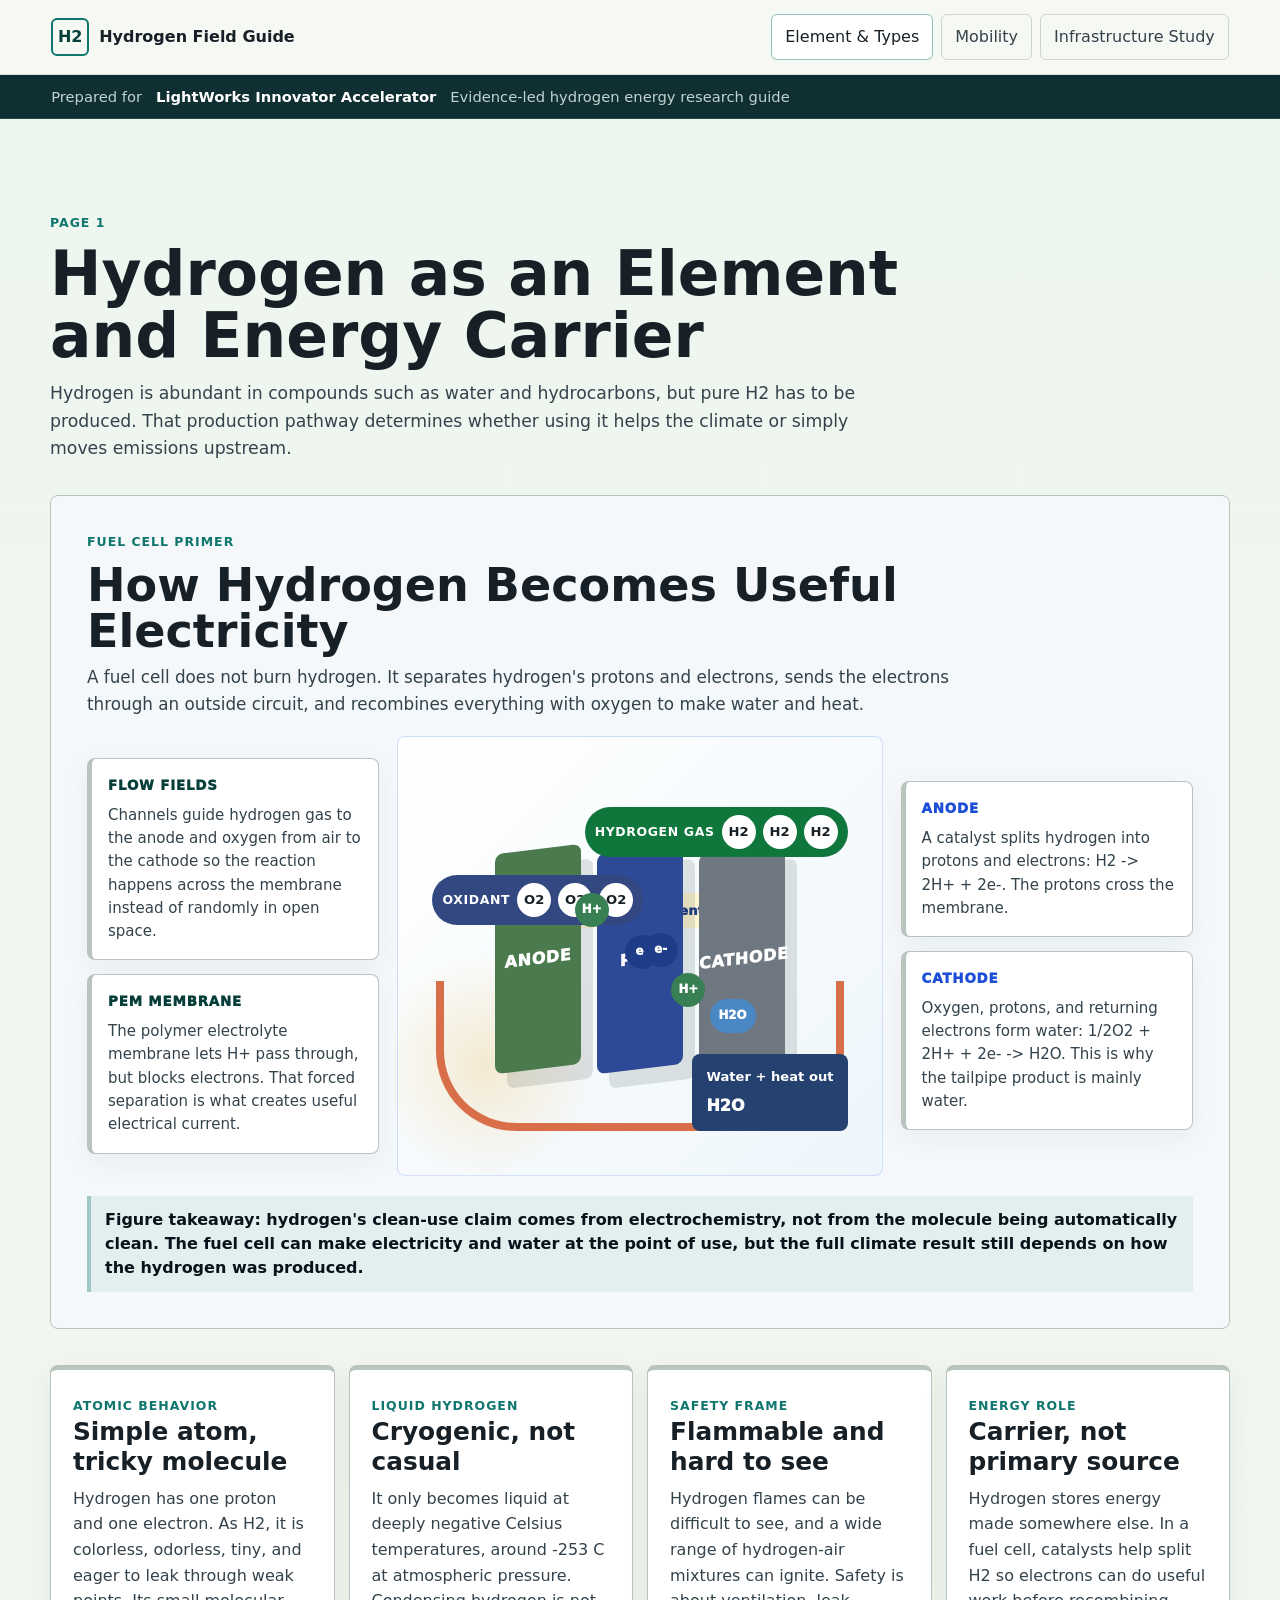
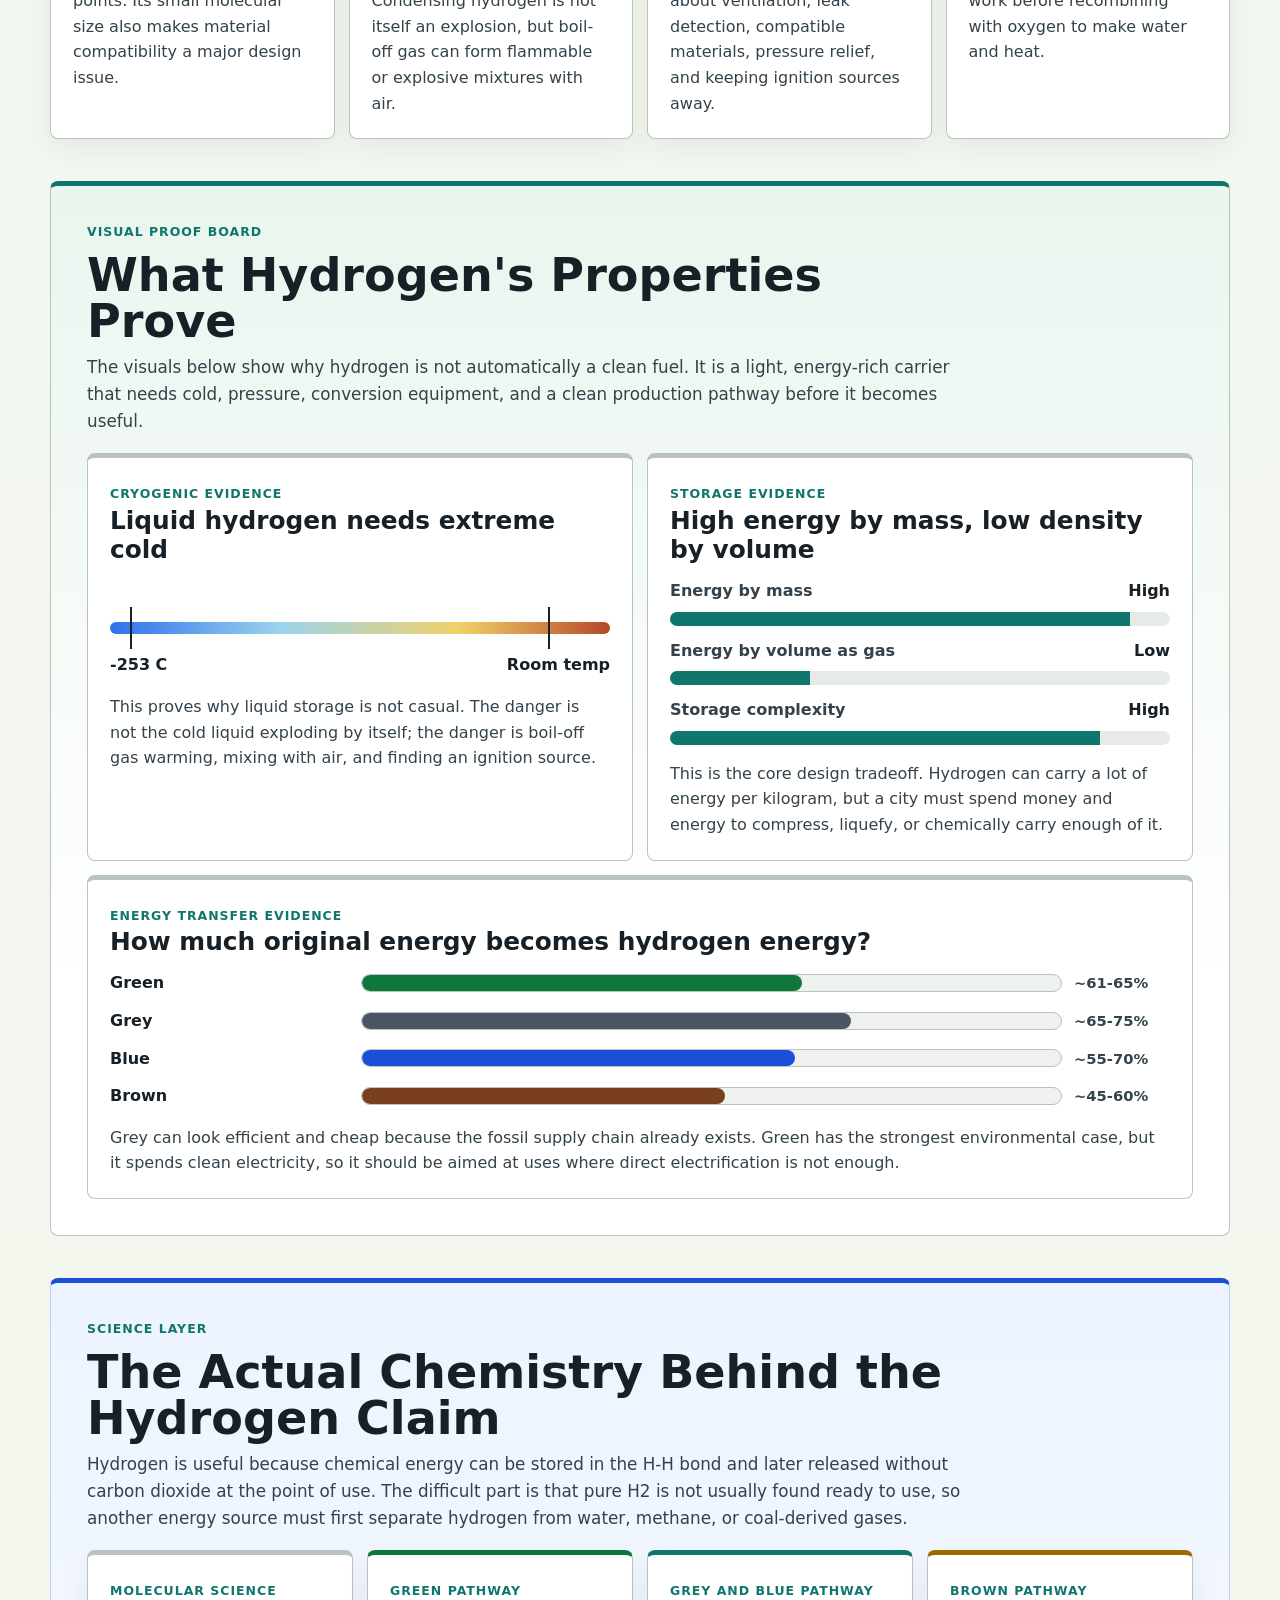
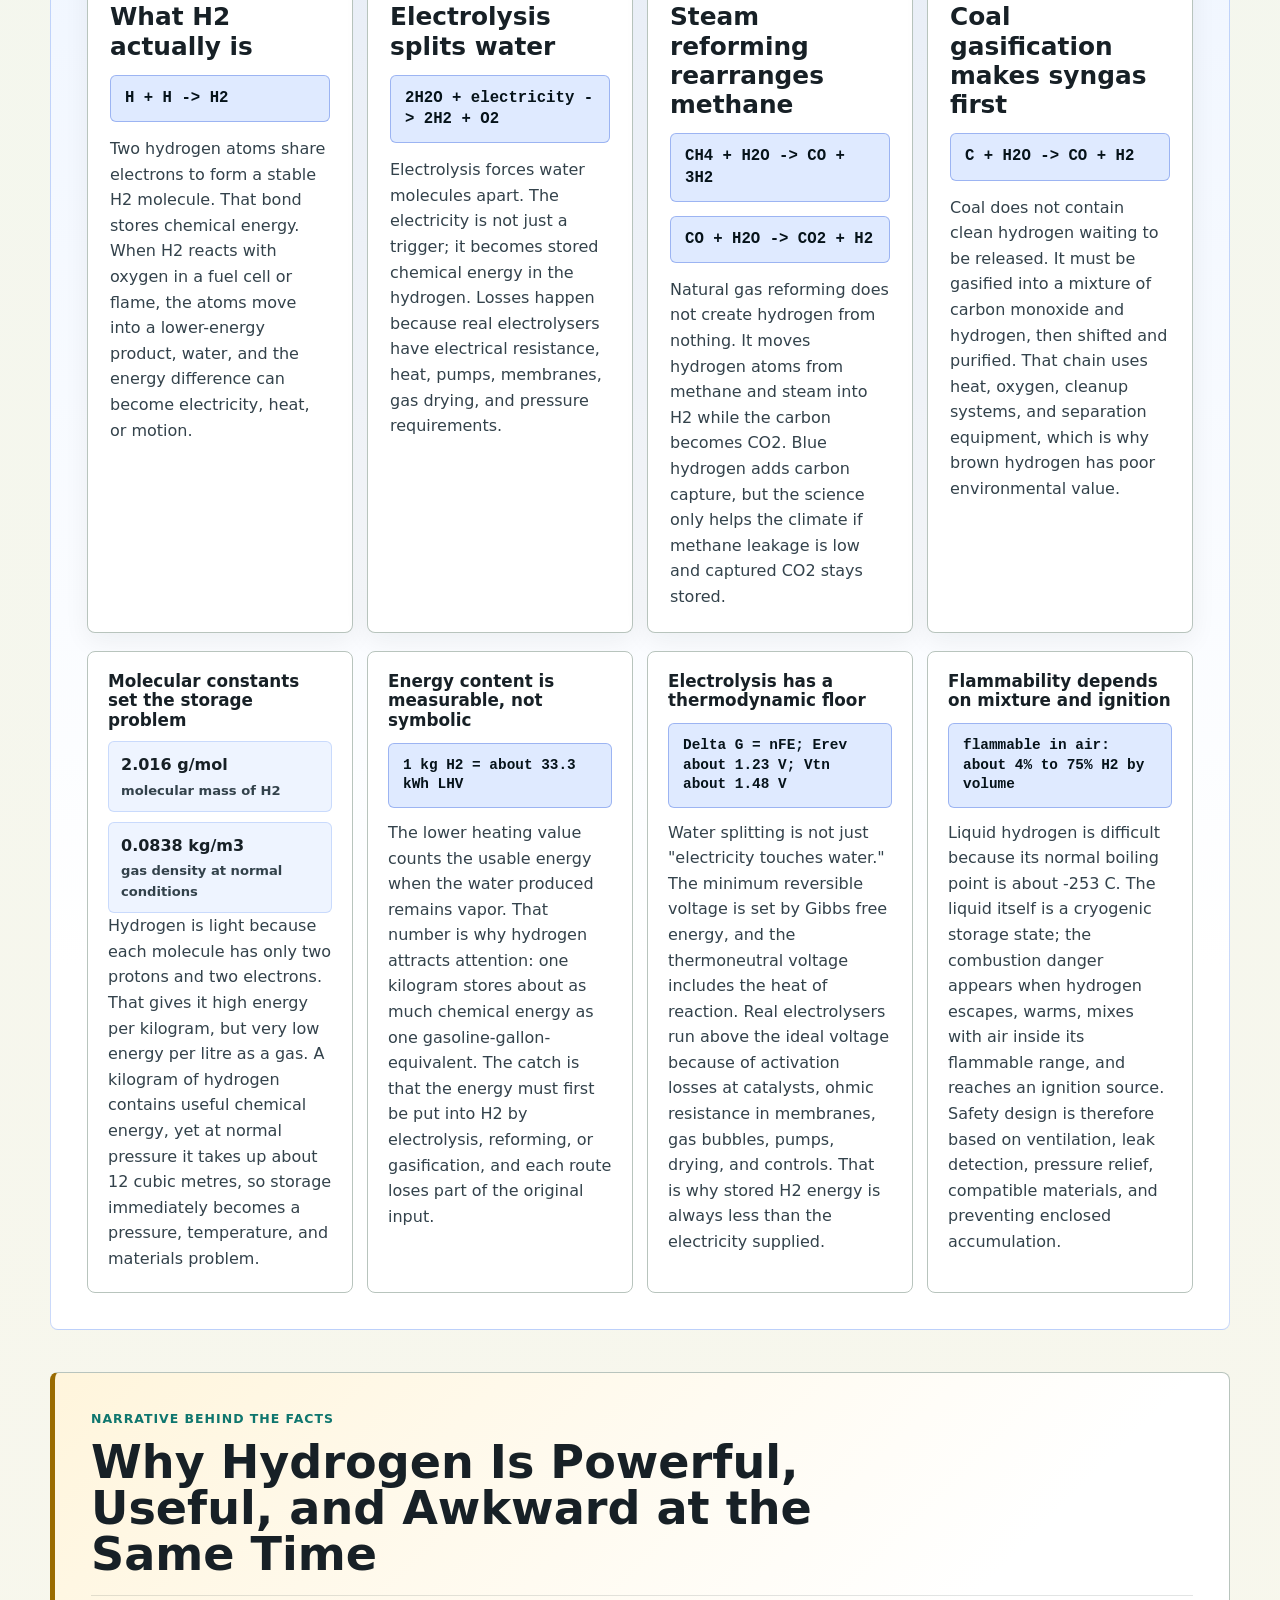
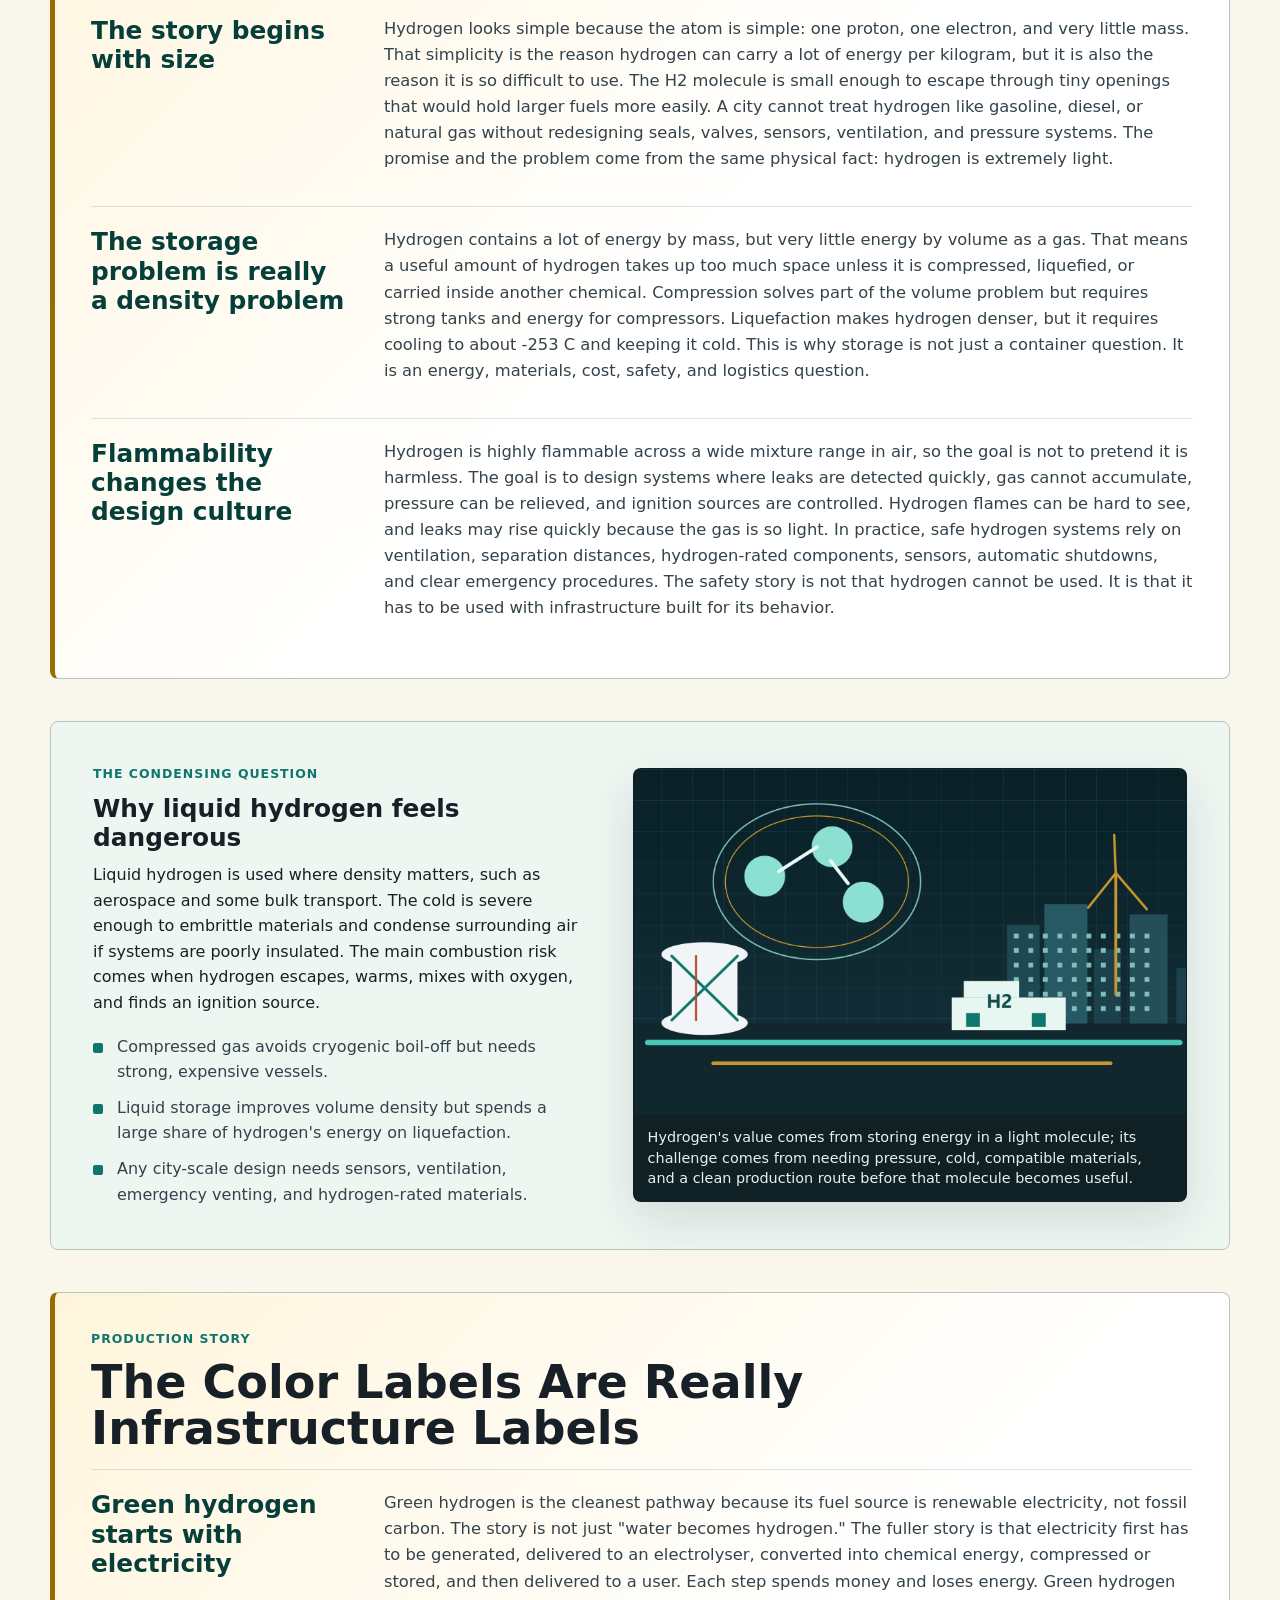
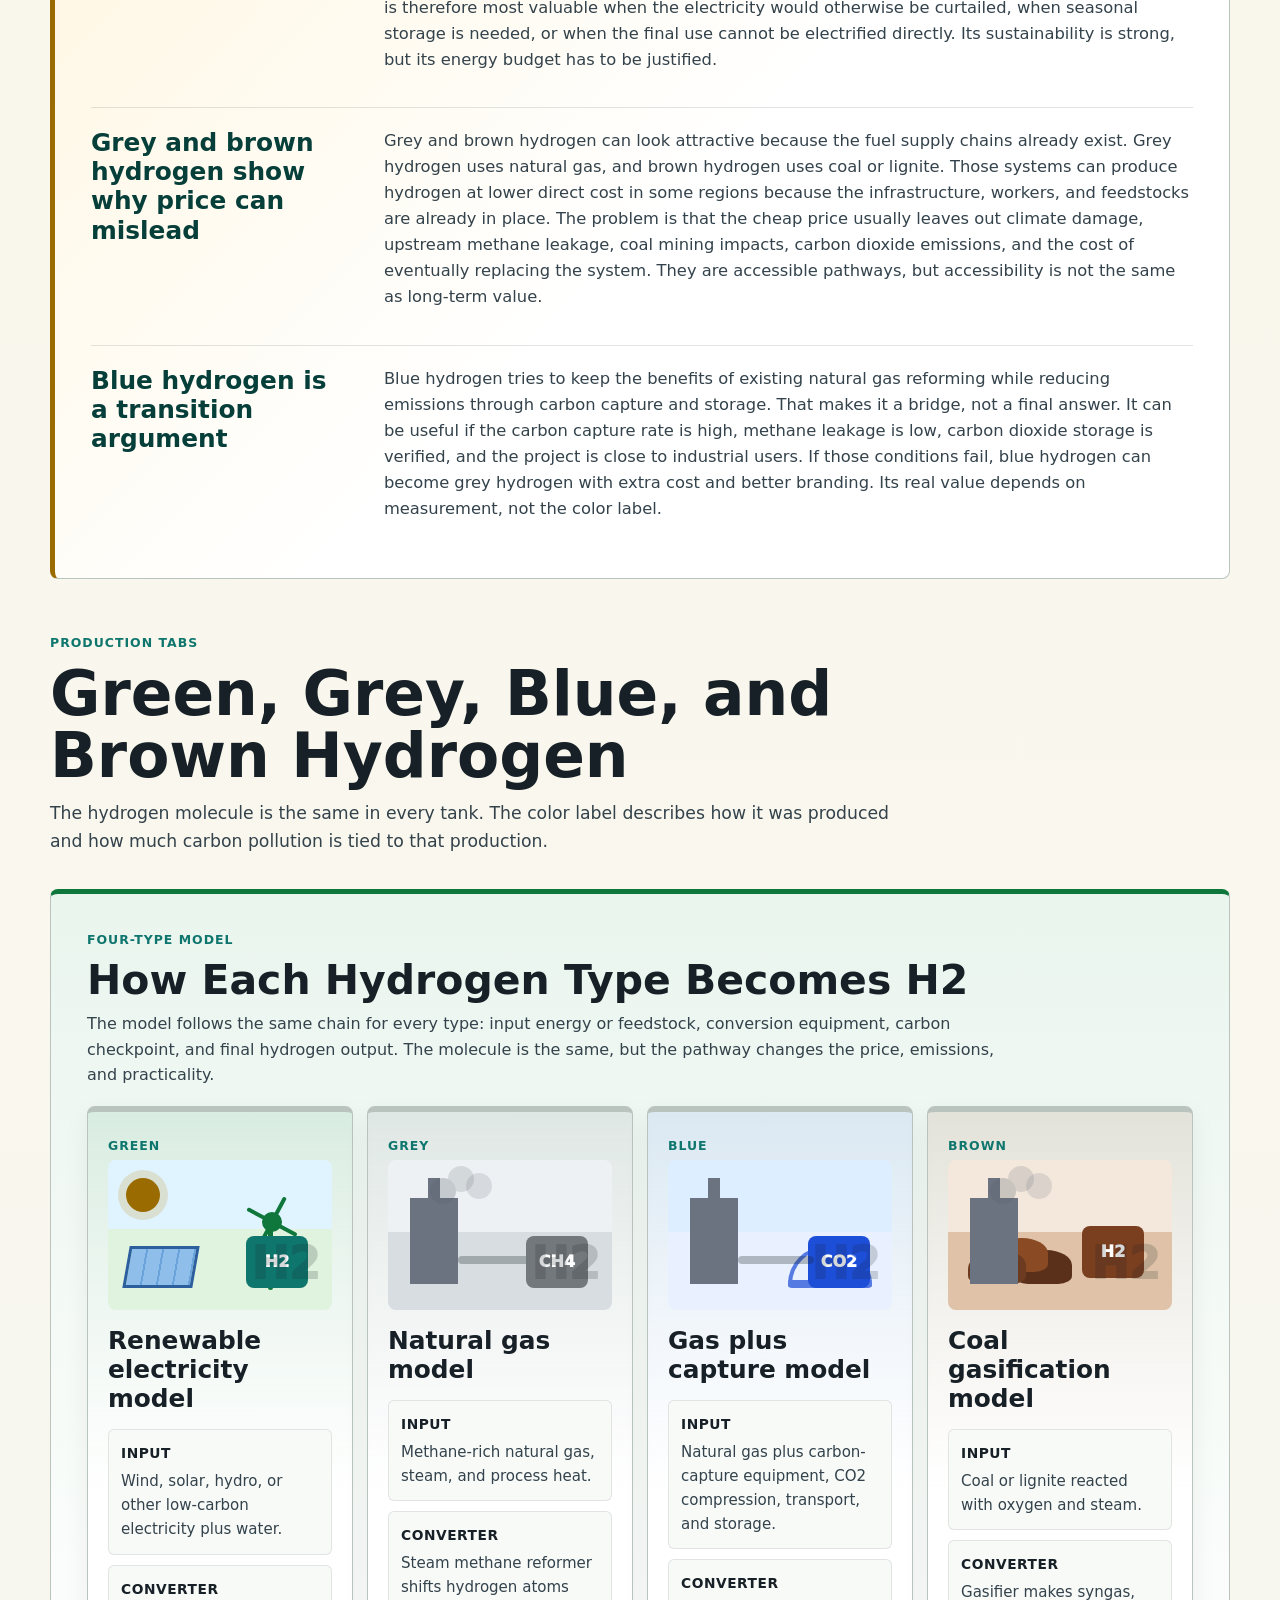
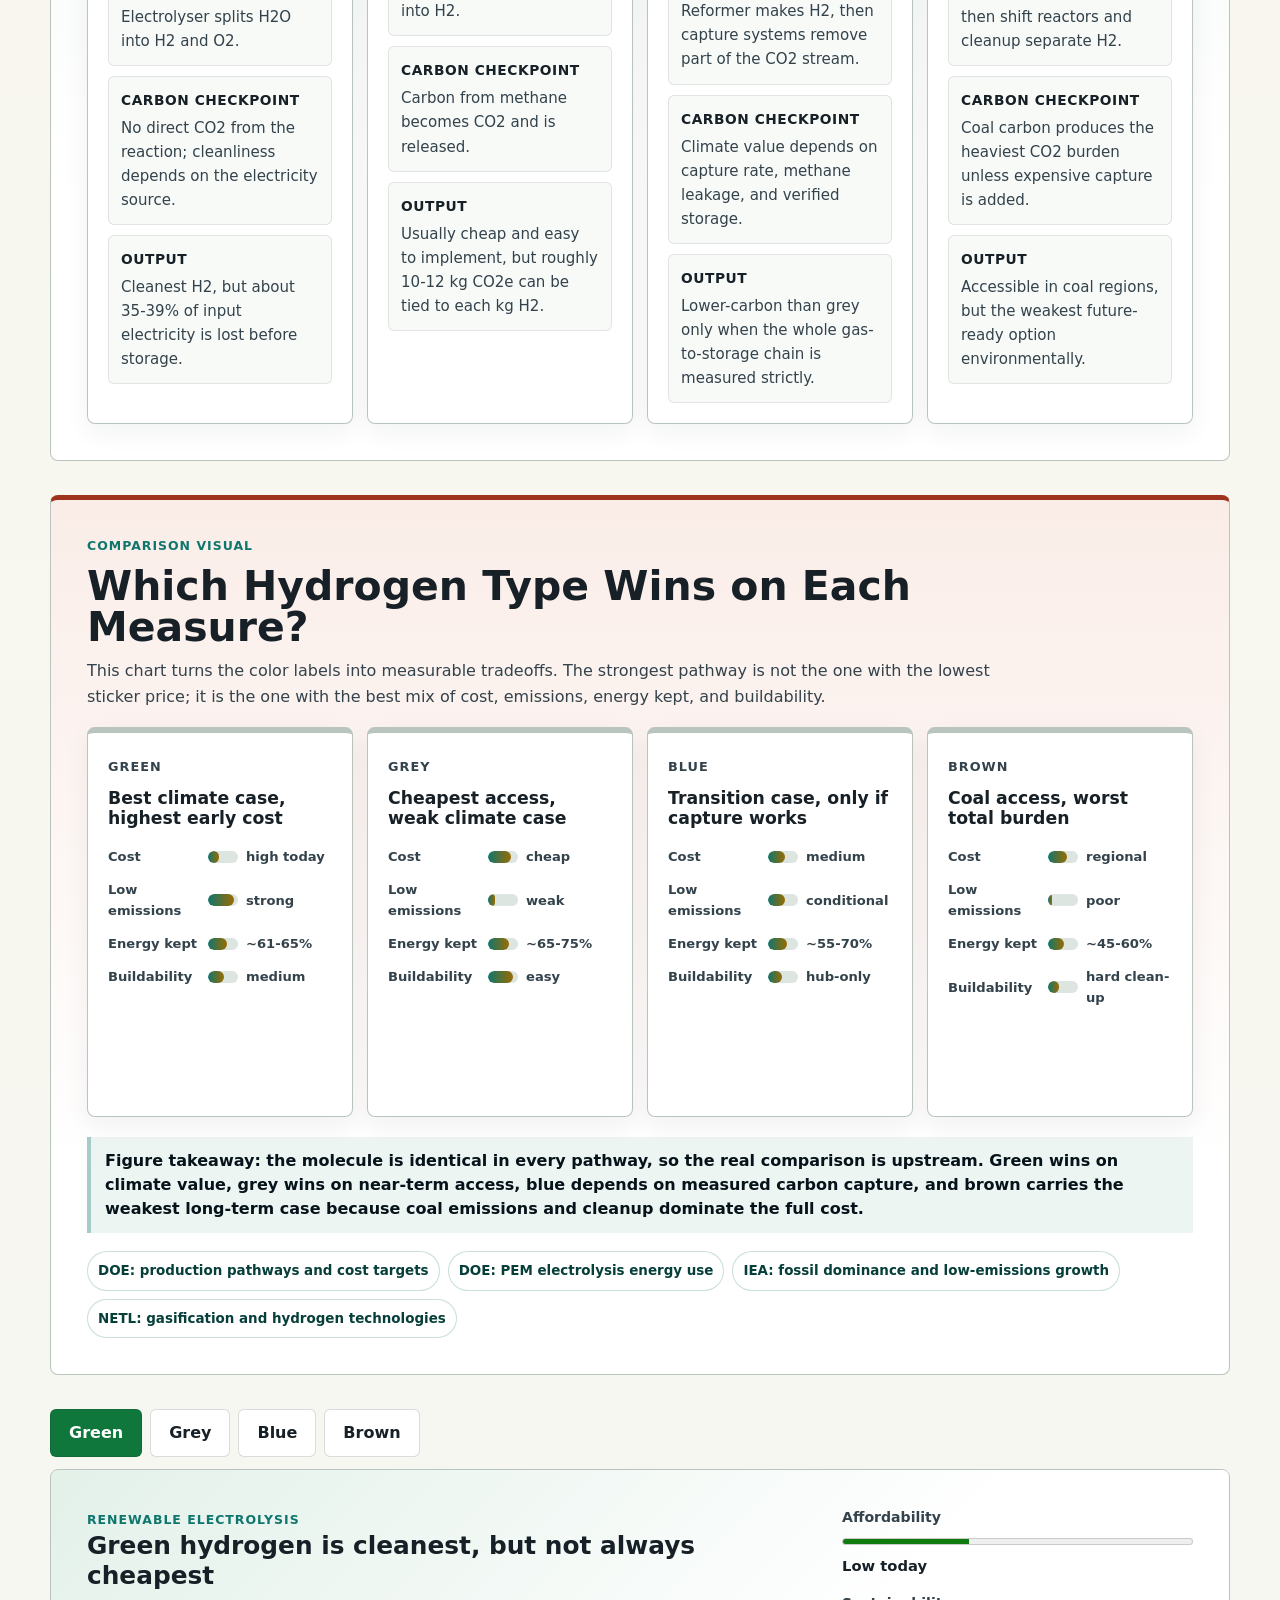
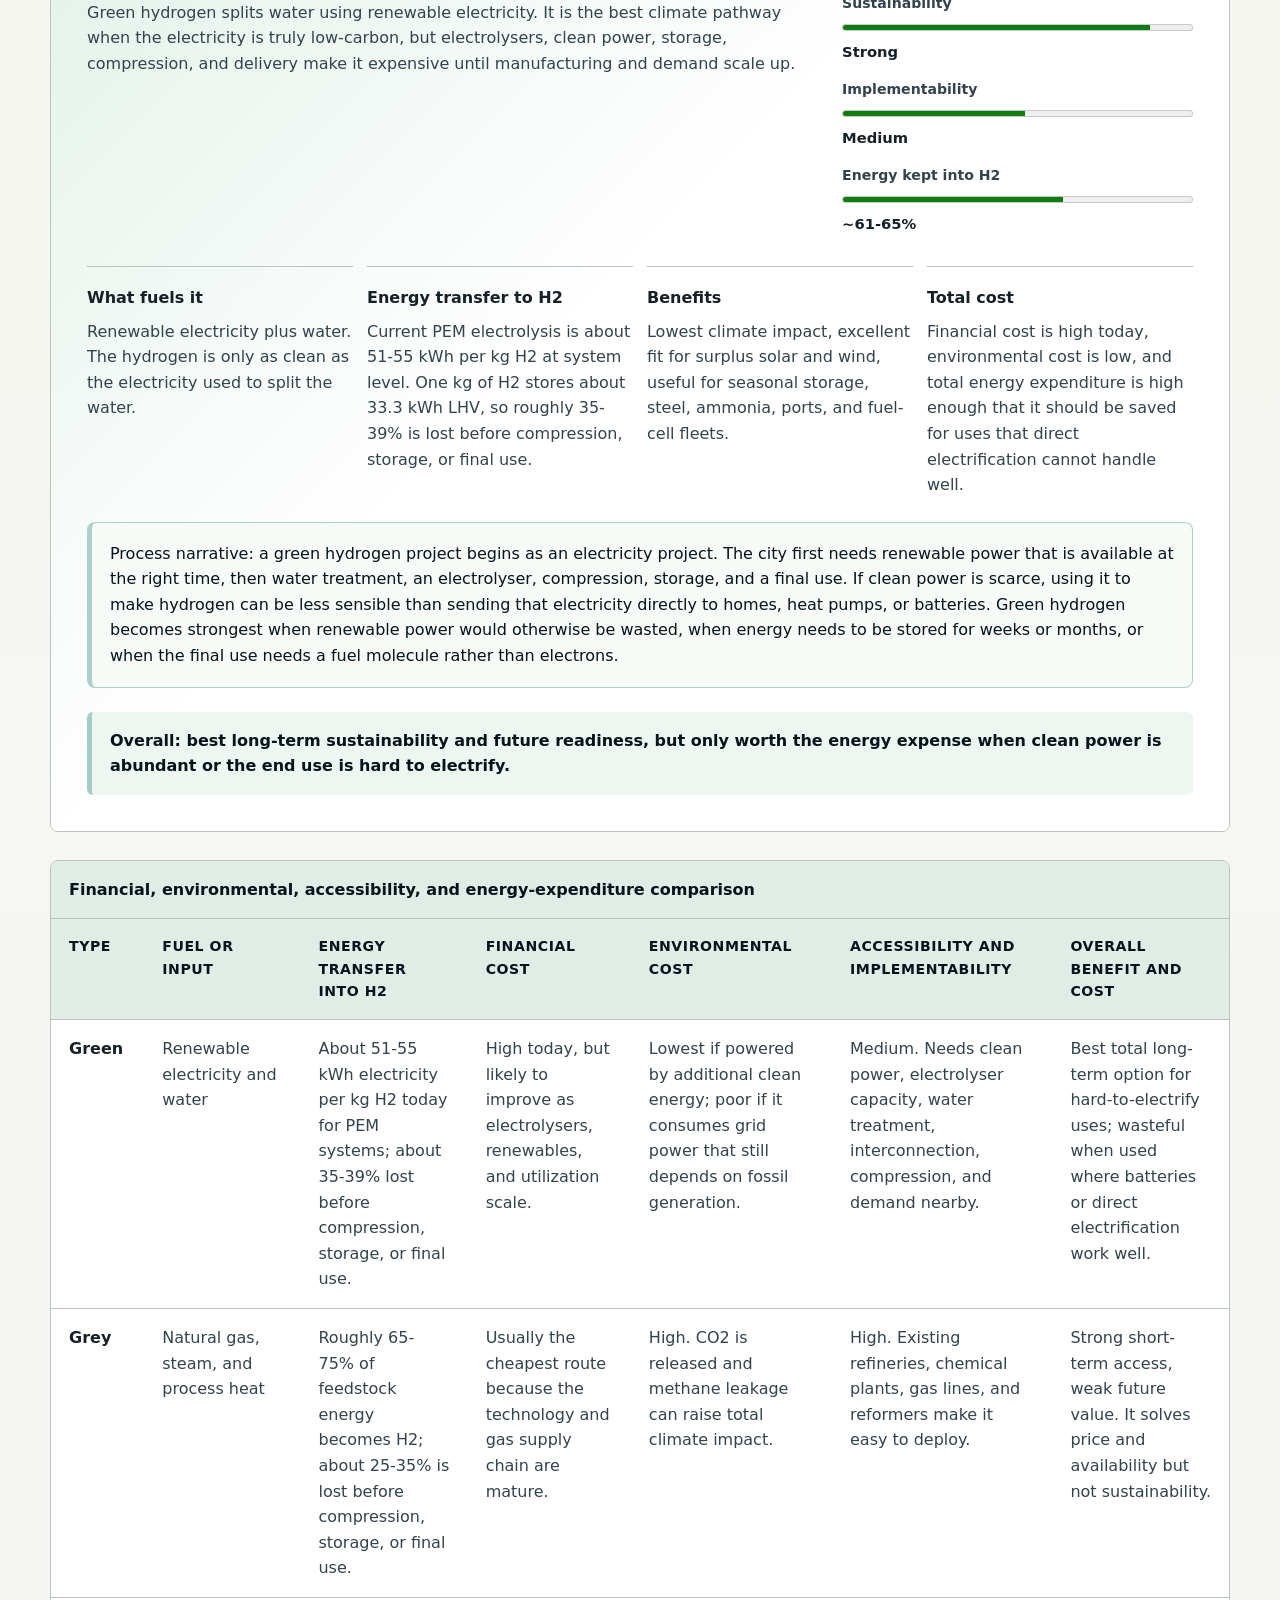
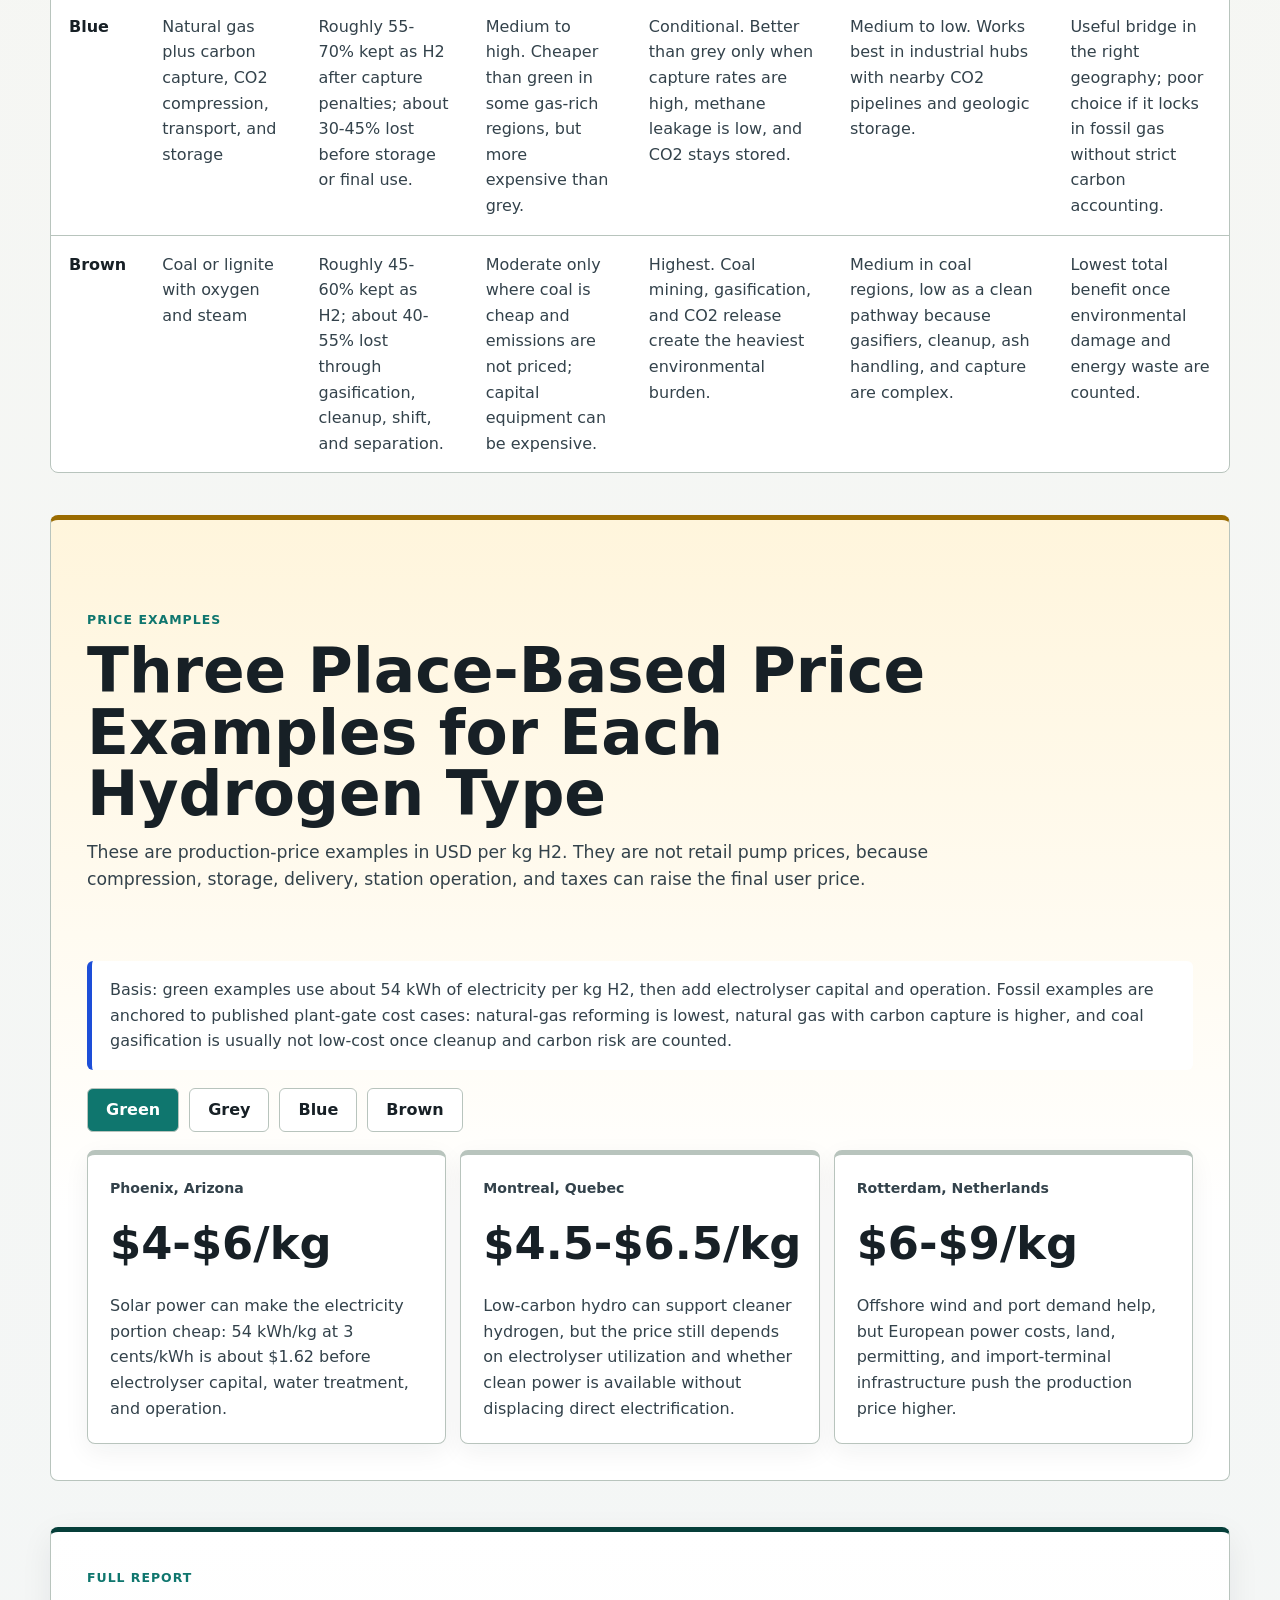
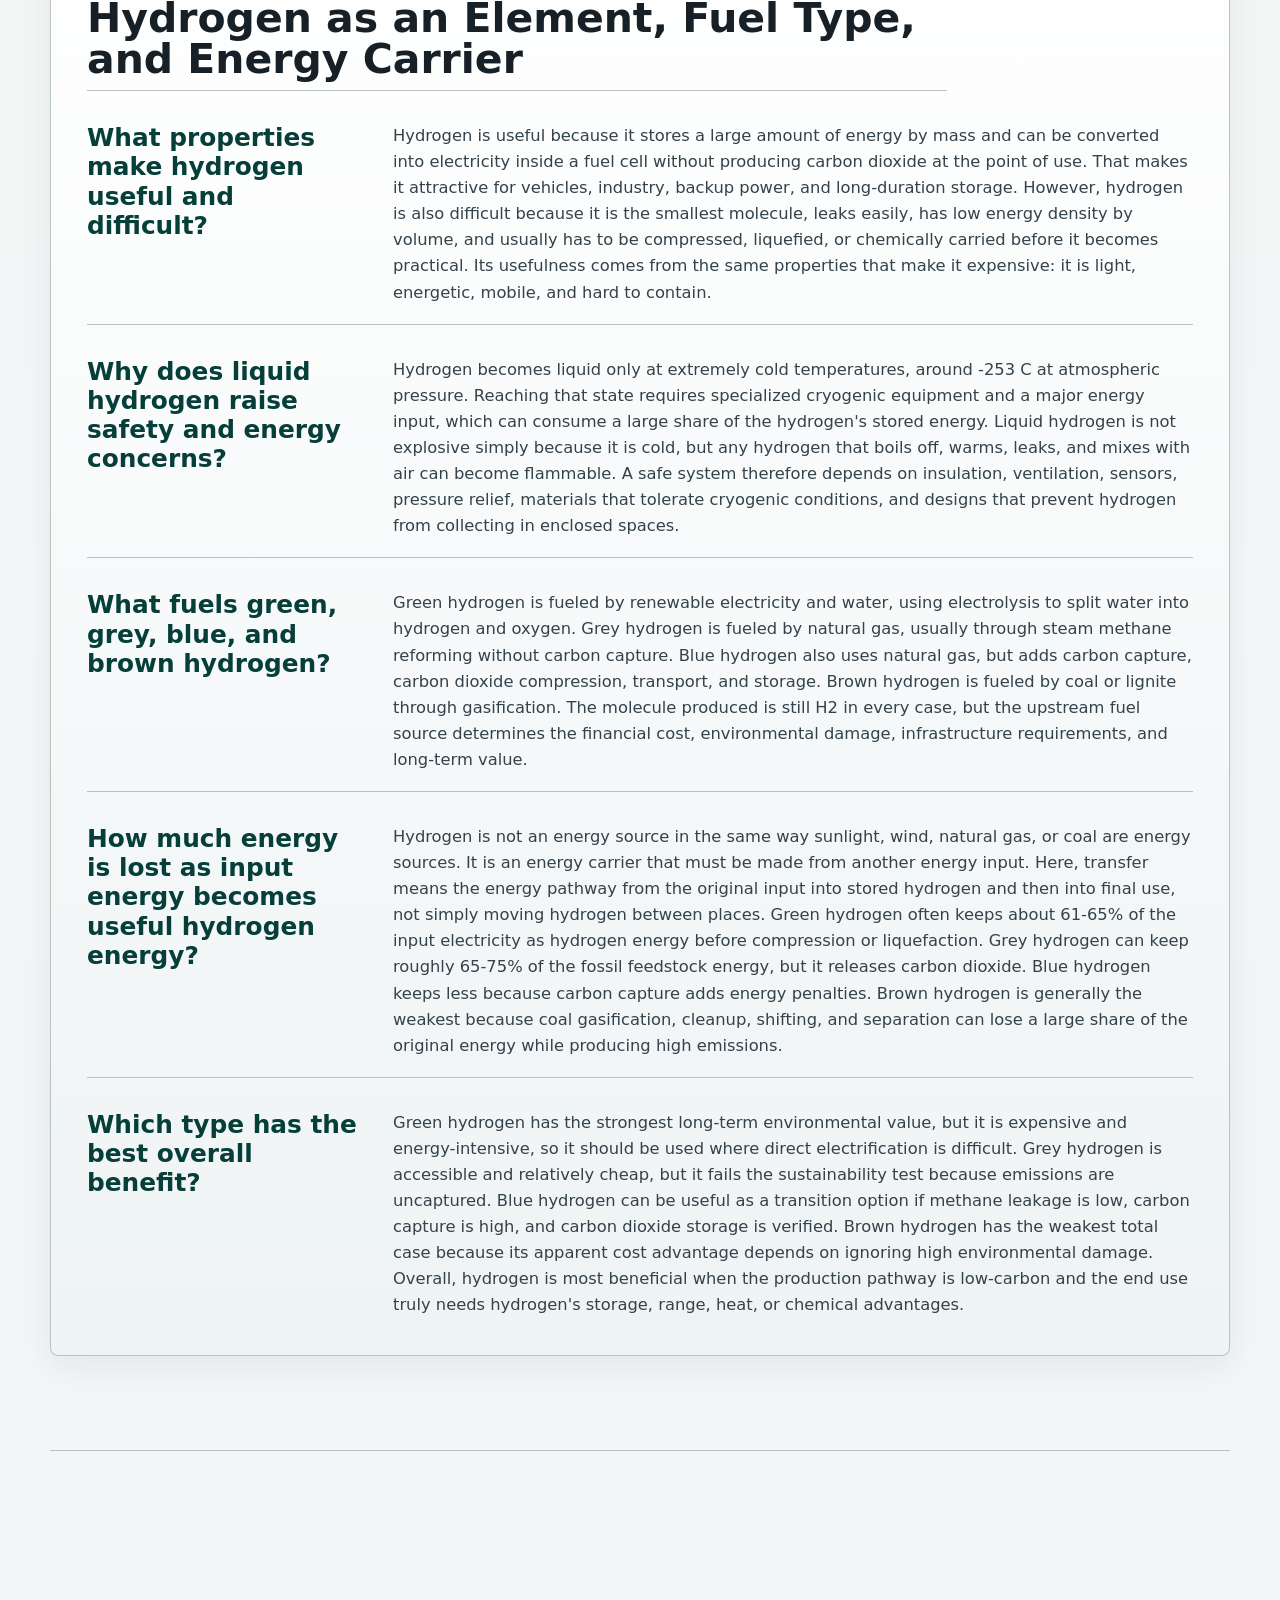
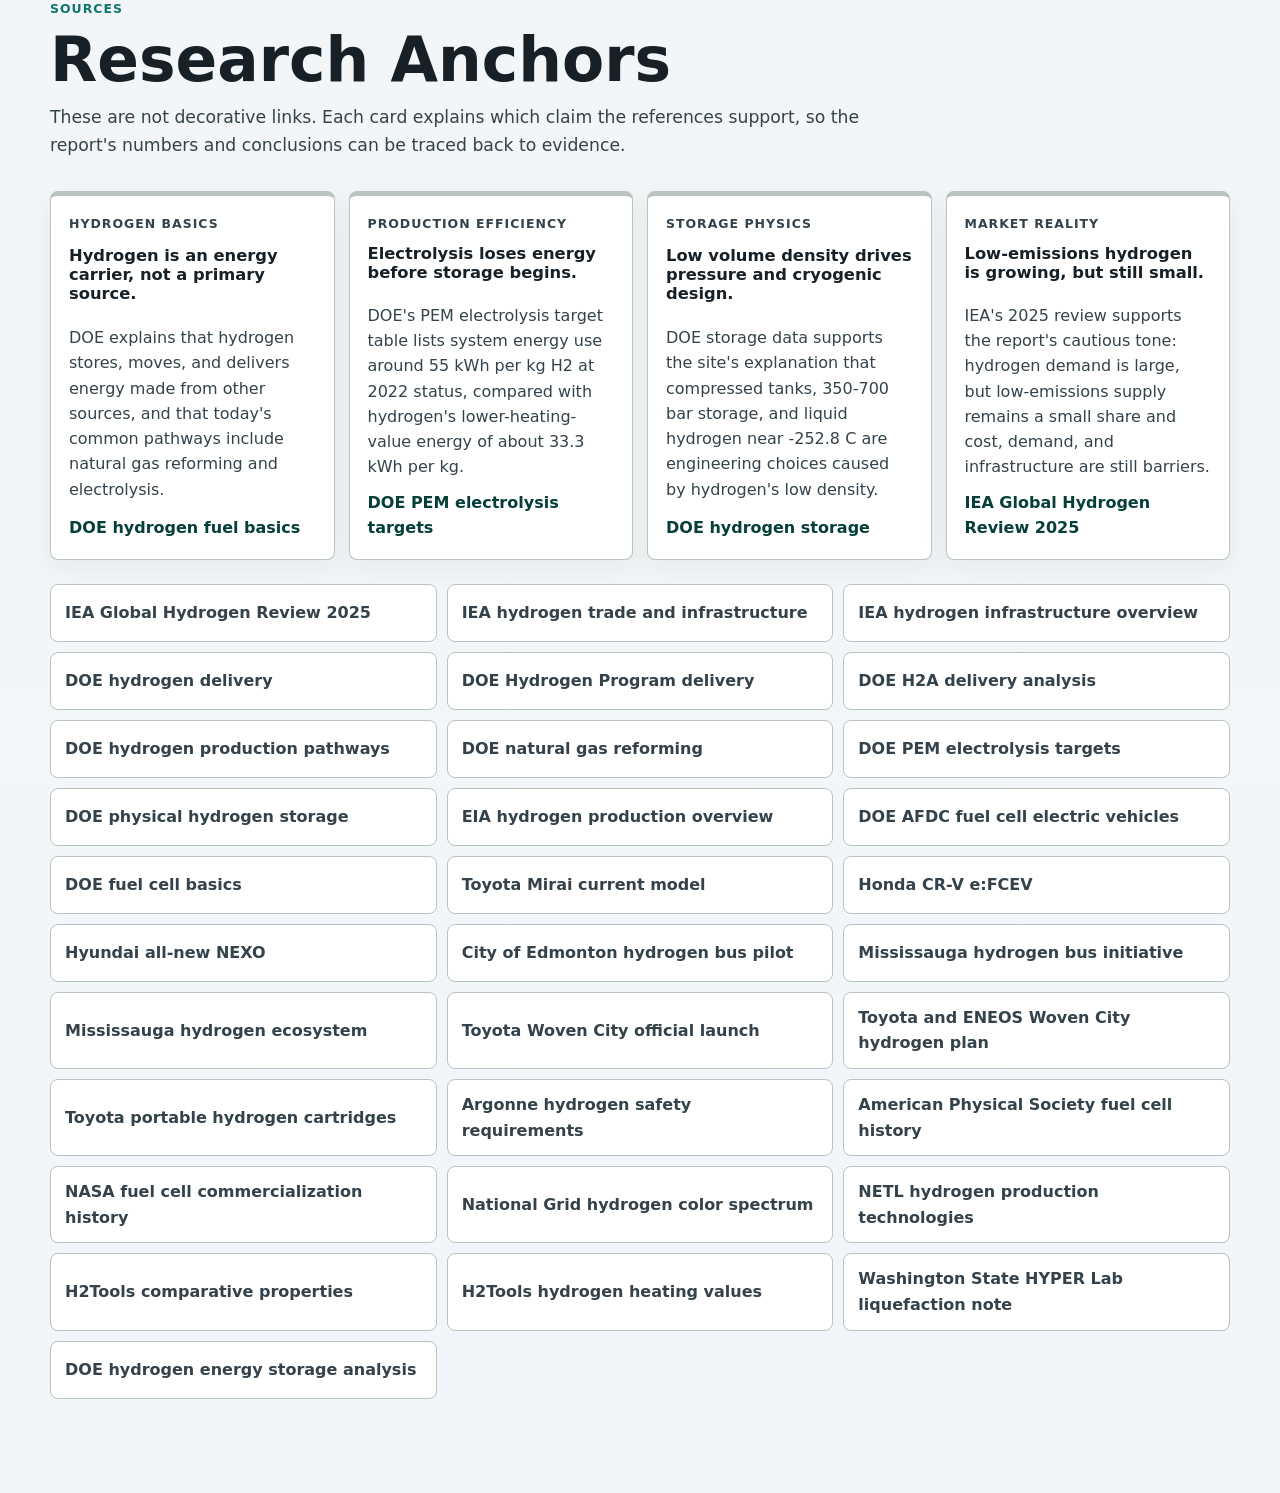
==== commit fdc327ae: "Add files via upload" ====
--- a/index.html
+++ b/index.html
@@ -345,6 +345,12 @@
           <div class="type-model-grid">
             <article class="model-card model-green">
               <span class="card-kicker">Green</span>
+              <div class="type-image type-image-green" aria-label="Renewable power and water feeding an electrolyser">
+                <span class="type-sun"></span>
+                <span class="type-turbine"><i></i></span>
+                <span class="type-panel"></span>
+                <span class="type-electrolyser">H2</span>
+              </div>
               <h3>Renewable electricity model</h3>
               <ol class="model-flow">
                 <li><strong>Input</strong><span>Wind, solar, hydro, or other low-carbon electricity plus water.</span></li>
@@ -355,6 +361,12 @@
             </article>
             <article class="model-card model-grey">
               <span class="card-kicker">Grey</span>
+              <div class="type-image type-image-grey" aria-label="Natural gas reformer producing grey hydrogen">
+                <span class="type-stack"></span>
+                <span class="type-pipe"></span>
+                <span class="type-reformer">CH4</span>
+                <span class="type-smoke"></span>
+              </div>
               <h3>Natural gas model</h3>
               <ol class="model-flow">
                 <li><strong>Input</strong><span>Methane-rich natural gas, steam, and process heat.</span></li>
@@ -365,6 +377,12 @@
             </article>
             <article class="model-card model-blue">
               <span class="card-kicker">Blue</span>
+              <div class="type-image type-image-blue" aria-label="Natural gas reformer with carbon capture and storage">
+                <span class="type-stack"></span>
+                <span class="type-capture">CO2</span>
+                <span class="type-storage-dome"></span>
+                <span class="type-pipe"></span>
+              </div>
               <h3>Gas plus capture model</h3>
               <ol class="model-flow">
                 <li><strong>Input</strong><span>Natural gas plus carbon-capture equipment, CO2 compression, transport, and storage.</span></li>
@@ -375,6 +393,12 @@
             </article>
             <article class="model-card model-brown">
               <span class="card-kicker">Brown</span>
+              <div class="type-image type-image-brown" aria-label="Coal gasification pathway producing brown hydrogen">
+                <span class="type-coal"></span>
+                <span class="type-gasifier">H2</span>
+                <span class="type-stack"></span>
+                <span class="type-smoke"></span>
+              </div>
               <h3>Coal gasification model</h3>
               <ol class="model-flow">
                 <li><strong>Input</strong><span>Coal or lignite reacted with oxygen and steam.</span></li>
--- a/styles.css
+++ b/styles.css
@@ -12,6 +12,11 @@
   --brown: #8a4b24;
   --rust: #b5482a;
   --gold: #c7972d;
+  --green-soft: #eaf5ee;
+  --blue-soft: #edf4ff;
+  --gold-soft: #fff5dc;
+  --rust-soft: #faede8;
+  --slate-soft: #eef3f4;
   --shadow: 0 18px 50px rgba(23, 32, 38, 0.12);
 }
 
@@ -28,7 +33,9 @@
   margin: 0;
   font-family: Inter, ui-sans-serif, system-ui, -apple-system, BlinkMacSystemFont, "Segoe UI", sans-serif;
   color: var(--ink);
-  background: var(--paper);
+  background:
+    linear-gradient(180deg, rgba(234, 245, 238, 0.7), rgba(255, 245, 220, 0.34) 38%, rgba(237, 244, 255, 0.56) 100%),
+    var(--paper);
   line-height: 1.6;
 }
 
@@ -483,6 +490,22 @@
   display: grid;
 }
 
+.color-pane[data-color-pane="green"] {
+  background: linear-gradient(135deg, rgba(22, 138, 74, 0.12), #ffffff 46%);
+}
+
+.color-pane[data-color-pane="grey"] {
+  background: linear-gradient(135deg, rgba(107, 114, 128, 0.14), #ffffff 46%);
+}
+
+.color-pane[data-color-pane="blue"] {
+  background: linear-gradient(135deg, rgba(37, 99, 235, 0.12), #ffffff 46%);
+}
+
+.color-pane[data-color-pane="brown"] {
+  background: linear-gradient(135deg, rgba(138, 75, 36, 0.14), #ffffff 46%);
+}
+
 .pane-copy p {
   color: var(--muted);
 }
@@ -632,8 +655,9 @@
   margin: 42px 0;
   padding: clamp(22px, 4vw, 36px);
   border: 1px solid var(--line);
-  border-radius: 8px;
-  background: #f7f9f6;
+  border-top: 5px solid var(--gold);
+  border-radius: 8px;
+  background: linear-gradient(180deg, var(--gold-soft), #ffffff 72%);
 }
 
 .price-method {
@@ -743,8 +767,9 @@
   margin: 34px 0;
   padding: clamp(22px, 4vw, 36px);
   border: 1px solid var(--line);
-  border-radius: 8px;
-  background: #f4f8f5;
+  border-top: 5px solid var(--green);
+  border-radius: 8px;
+  background: linear-gradient(180deg, var(--green-soft), #ffffff 76%);
 }
 
 .model-heading {
@@ -779,18 +804,224 @@
 
 .model-green {
   border-top-color: var(--green);
+  background: linear-gradient(180deg, rgba(22, 138, 74, 0.1), #ffffff 42%);
 }
 
 .model-grey {
   border-top-color: var(--grey);
+  background: linear-gradient(180deg, rgba(107, 114, 128, 0.12), #ffffff 42%);
 }
 
 .model-blue {
   border-top-color: var(--blue);
+  background: linear-gradient(180deg, rgba(37, 99, 235, 0.1), #ffffff 42%);
 }
 
 .model-brown {
   border-top-color: var(--brown);
+  background: linear-gradient(180deg, rgba(138, 75, 36, 0.12), #ffffff 42%);
+}
+
+.type-image {
+  position: relative;
+  min-height: 150px;
+  margin: 2px 0 16px;
+  overflow: hidden;
+  border-radius: 8px;
+  background: var(--green-soft);
+}
+
+.type-image::after {
+  position: absolute;
+  right: 12px;
+  bottom: 10px;
+  color: rgba(23, 32, 38, 0.18);
+  font-size: 2.8rem;
+  font-weight: 950;
+  content: "H2";
+}
+
+.type-image-green {
+  background: linear-gradient(180deg, #dff4ff 0 46%, #dff3df 46% 100%);
+}
+
+.type-image-grey {
+  background: linear-gradient(180deg, #eef1f3 0 48%, #d8dde1 48% 100%);
+}
+
+.type-image-blue {
+  background: linear-gradient(180deg, #dceeff 0 48%, #e9f0ff 48% 100%);
+}
+
+.type-image-brown {
+  background: linear-gradient(180deg, #f4e8dc 0 48%, #dfc2a7 48% 100%);
+}
+
+.type-sun {
+  position: absolute;
+  top: 18px;
+  left: 18px;
+  width: 34px;
+  height: 34px;
+  border-radius: 50%;
+  background: var(--gold);
+  box-shadow: 0 0 0 8px rgba(199, 151, 45, 0.22);
+}
+
+.type-turbine {
+  position: absolute;
+  right: 30px;
+  bottom: 20px;
+  width: 64px;
+  height: 92px;
+}
+
+.type-turbine::before {
+  position: absolute;
+  right: 29px;
+  bottom: 0;
+  width: 5px;
+  height: 70px;
+  border-radius: 999px;
+  background: var(--green);
+  content: "";
+}
+
+.type-turbine i {
+  position: absolute;
+  top: 14px;
+  left: 24px;
+  width: 20px;
+  height: 20px;
+  border-radius: 50%;
+  background: var(--green);
+}
+
+.type-turbine i::before,
+.type-turbine i::after {
+  position: absolute;
+  top: 8px;
+  left: -18px;
+  width: 56px;
+  height: 4px;
+  border-radius: 999px;
+  background: var(--green);
+  content: "";
+}
+
+.type-turbine i::before {
+  transform: rotate(28deg);
+}
+
+.type-turbine i::after {
+  transform: rotate(118deg);
+}
+
+.type-panel {
+  position: absolute;
+  bottom: 22px;
+  left: 18px;
+  width: 70px;
+  height: 42px;
+  border: 3px solid #2d5f9f;
+  background: repeating-linear-gradient(90deg, #8ebee9 0 14px, #6aa3dc 14px 16px);
+  transform: skewX(-10deg);
+}
+
+.type-electrolyser,
+.type-reformer,
+.type-capture,
+.type-gasifier {
+  position: absolute;
+  right: 24px;
+  bottom: 22px;
+  display: grid;
+  place-items: center;
+  width: 62px;
+  height: 52px;
+  border-radius: 8px;
+  color: #ffffff;
+  background: var(--teal);
+  font-weight: 950;
+}
+
+.type-stack {
+  position: absolute;
+  bottom: 26px;
+  left: 22px;
+  width: 48px;
+  height: 86px;
+  background: #6b7280;
+}
+
+.type-stack::before {
+  position: absolute;
+  top: -20px;
+  left: 18px;
+  width: 12px;
+  height: 20px;
+  background: #6b7280;
+  content: "";
+}
+
+.type-reformer {
+  right: 24px;
+  background: #73787c;
+}
+
+.type-pipe {
+  position: absolute;
+  right: 78px;
+  bottom: 46px;
+  left: 70px;
+  height: 8px;
+  border-radius: 999px;
+  background: rgba(23, 32, 38, 0.28);
+}
+
+.type-smoke {
+  position: absolute;
+  top: 18px;
+  left: 42px;
+  width: 26px;
+  height: 26px;
+  border-radius: 50%;
+  background: rgba(91, 102, 112, 0.28);
+  box-shadow: 18px -12px 0 rgba(91, 102, 112, 0.18), 36px -5px 0 rgba(91, 102, 112, 0.16);
+}
+
+.type-capture {
+  right: 22px;
+  background: var(--blue);
+}
+
+.type-storage-dome {
+  position: absolute;
+  right: 20px;
+  bottom: 22px;
+  width: 84px;
+  height: 42px;
+  border: 4px solid var(--blue);
+  border-bottom-width: 8px;
+  border-radius: 80px 80px 8px 8px;
+  opacity: 0.72;
+}
+
+.type-coal {
+  position: absolute;
+  bottom: 26px;
+  left: 20px;
+  width: 58px;
+  height: 34px;
+  border-radius: 55% 45% 24% 24%;
+  background: #6c3b20;
+  box-shadow: 22px -12px 0 #8a4b24, 46px 0 0 #5a301b;
+}
+
+.type-gasifier {
+  right: 28px;
+  bottom: 32px;
+  background: var(--brown);
 }
 
 .model-card h3 {
@@ -832,8 +1063,9 @@
   margin: 34px 0;
   padding: clamp(22px, 4vw, 36px);
   border: 1px solid var(--line);
-  border-radius: 8px;
-  background: #f7f4ef;
+  border-top: 5px solid var(--rust);
+  border-radius: 8px;
+  background: linear-gradient(180deg, var(--rust-soft), #ffffff 76%);
 }
 
 .type-compare-grid {
@@ -1021,6 +1253,328 @@
   background: #f4f8fb;
 }
 
+.vehicle-system-section,
+.refuel-system-section {
+  display: grid;
+  gap: 18px;
+  margin: 42px 0;
+  padding: clamp(22px, 4vw, 36px);
+  border: 1px solid var(--line);
+  border-top: 5px solid var(--blue);
+  border-radius: 8px;
+  background: linear-gradient(180deg, #eef7ff, #ffffff 78%);
+}
+
+.fcev-diagram {
+  display: grid;
+  gap: 18px;
+}
+
+.car-shell {
+  position: relative;
+  min-height: 0;
+  overflow: hidden;
+  border: 1px solid rgba(37, 99, 235, 0.18);
+  border-radius: 8px;
+  background:
+    linear-gradient(180deg, rgba(255, 255, 255, 0.86), rgba(237, 244, 255, 0.78)),
+    #ffffff;
+}
+
+.car-shell::before {
+  display: none;
+  position: absolute;
+  right: 9%;
+  bottom: 96px;
+  left: 8%;
+  height: 154px;
+  border: 4px solid rgba(23, 32, 38, 0.12);
+  border-radius: 84px 110px 34px 34px;
+  background: rgba(127, 205, 232, 0.72);
+  content: "";
+  clip-path: polygon(0 58%, 15% 28%, 37% 12%, 72% 14%, 90% 34%, 100% 58%, 96% 82%, 8% 82%);
+}
+
+.fcev-svg {
+  display: block;
+  width: 100%;
+  min-height: 360px;
+  background:
+    linear-gradient(180deg, rgba(255, 255, 255, 0.92), rgba(237, 244, 255, 0.72)),
+    #ffffff;
+}
+
+.fcev-body {
+  fill: #aee0f0;
+  stroke: rgba(23, 32, 38, 0.14);
+  stroke-width: 4;
+}
+
+.fcev-roof {
+  fill: #bfe8f5;
+}
+
+.fcev-window {
+  fill: #26313a;
+}
+
+.fcev-door {
+  stroke: rgba(23, 32, 38, 0.16);
+  stroke-width: 3;
+}
+
+.fcev-wheel.tire {
+  fill: #0e1418;
+}
+
+.fcev-wheel.hub {
+  fill: #aeb7be;
+}
+
+.svg-component rect,
+.svg-component circle {
+  fill: #313b44;
+}
+
+.svg-component text,
+.callout text,
+.flow-label {
+  text-anchor: middle;
+  dominant-baseline: middle;
+  font-size: 24px;
+  font-weight: 900;
+}
+
+.svg-component text {
+  fill: #ffffff;
+}
+
+.stack-svg path {
+  stroke: #8fd1ef;
+  stroke-width: 5;
+}
+
+.battery-svg rect {
+  fill: #f5d64b;
+}
+
+.battery-svg text {
+  fill: #172026;
+}
+
+.exhaust-svg rect {
+  fill: #dcefff;
+}
+
+.exhaust-svg text {
+  fill: var(--blue);
+}
+
+.flow {
+  fill: none;
+  stroke-width: 7;
+  stroke-linecap: round;
+}
+
+.oxygen-flow,
+.hydrogen-flow {
+  stroke: #3b9ed8;
+}
+
+.electric-flow {
+  stroke: #d97339;
+}
+
+.water-flow-svg {
+  stroke: #d34d42;
+}
+
+.flow-label {
+  fill: #365a72;
+  font-size: 22px;
+}
+
+.electric-label {
+  fill: #9c562a;
+}
+
+.water-label {
+  fill: #b6322c;
+}
+
+.callout path {
+  fill: none;
+  stroke: #e4d600;
+  stroke-width: 4;
+}
+
+.callout rect {
+  fill: #fff200;
+}
+
+.callout text {
+  fill: #172026;
+  font-size: 23px;
+}
+
+.car-window {
+  position: absolute;
+  top: 122px;
+  left: 36%;
+  width: 210px;
+  height: 70px;
+  border-radius: 70px 90px 10px 10px;
+  background: #172026;
+  opacity: 0.85;
+  clip-path: polygon(0 82%, 22% 18%, 72% 16%, 100% 82%);
+}
+
+.car-wheel {
+  position: absolute;
+  bottom: 88px;
+  width: 92px;
+  height: 92px;
+  border: 16px solid #0e1418;
+  border-radius: 50%;
+  background: #9aa5ad;
+  z-index: 3;
+}
+
+.front-wheel {
+  left: 22%;
+}
+
+.rear-wheel {
+  right: 18%;
+}
+
+.component {
+  position: absolute;
+  z-index: 4;
+  display: grid;
+  place-items: center;
+  min-width: 92px;
+  min-height: 44px;
+  padding: 8px 10px;
+  border: 2px solid rgba(23, 32, 38, 0.18);
+  border-radius: 8px;
+  color: var(--ink);
+  background: #fff200;
+  font-size: 0.85rem;
+  font-weight: 950;
+  box-shadow: 0 8px 18px rgba(23, 32, 38, 0.1);
+}
+
+.tank-component {
+  top: 80px;
+  right: 16%;
+  background: #2f3b44;
+  color: #ffffff;
+}
+
+.tank-component::before,
+.tank-component::after {
+  position: absolute;
+  top: -20px;
+  width: 58px;
+  height: 26px;
+  border-radius: 999px;
+  background: #2f3b44;
+  content: "";
+}
+
+.tank-component::before {
+  left: 4px;
+}
+
+.tank-component::after {
+  right: 4px;
+}
+
+.stack-component {
+  top: 210px;
+  left: 44%;
+  background: #303841;
+  color: #ffffff;
+}
+
+.motor-component {
+  top: 230px;
+  left: 18%;
+  background: #3f4650;
+  color: #ffffff;
+}
+
+.battery-component {
+  right: 34%;
+  bottom: 74px;
+  background: #f5d64b;
+}
+
+.exhaust-component {
+  top: 192px;
+  right: 8%;
+  background: #dcefff;
+  color: var(--blue);
+}
+
+.flow-line {
+  position: absolute;
+  z-index: 2;
+  height: 4px;
+  border-radius: 999px;
+}
+
+.h2-flow {
+  top: 146px;
+  right: 26%;
+  width: 26%;
+  background: #42a5d5;
+  transform: rotate(18deg);
+}
+
+.power-flow {
+  top: 238px;
+  left: 30%;
+  width: 36%;
+  background: #d97339;
+}
+
+.water-flow {
+  top: 208px;
+  right: 5%;
+  width: 16%;
+  background: #d34d42;
+  transform: rotate(-12deg);
+}
+
+.vehicle-label-grid {
+  display: grid;
+  grid-template-columns: repeat(5, minmax(0, 1fr));
+  gap: 10px;
+}
+
+.vehicle-label-grid article {
+  min-height: 134px;
+  padding: 14px;
+  border: 1px solid var(--line);
+  border-top: 5px solid var(--gold);
+  border-radius: 8px;
+  background: #ffffff;
+}
+
+.vehicle-label-grid strong {
+  display: block;
+  margin-bottom: 8px;
+  color: var(--ink);
+}
+
+.vehicle-label-grid span {
+  color: var(--muted);
+  font-size: 0.9rem;
+  line-height: 1.45;
+}
+
 .primer-layout {
   display: grid;
   grid-template-columns: minmax(210px, 0.82fr) minmax(380px, 1.36fr) minmax(210px, 0.82fr);
@@ -1487,6 +2041,11 @@
   border: 1px solid var(--line);
   border-radius: 8px;
   background: #eef6f4;
+}
+
+.refuel-system-section {
+  border-top-color: var(--green);
+  background: linear-gradient(180deg, #eef8f0, #ffffff 78%);
 }
 
 .hub-visual-grid {
@@ -1900,6 +2459,149 @@
   background: var(--green);
 }
 
+.refuel-network {
+  display: grid;
+  gap: 14px;
+  padding: 16px;
+  overflow-x: auto;
+  border: 1px solid var(--line);
+  border-radius: 8px;
+  background: #ffffff;
+}
+
+.network-row {
+  position: relative;
+  display: grid;
+  grid-template-columns: 140px repeat(5, minmax(120px, 1fr));
+  gap: 12px;
+  align-items: center;
+  min-width: 860px;
+  padding: 8px 0;
+}
+
+.row-label {
+  align-self: stretch;
+  display: grid;
+  place-items: center start;
+  padding: 8px 10px;
+  border-radius: 6px;
+  color: #14313d;
+  background: #dff2ff;
+  font-size: 0.84rem;
+  font-weight: 900;
+}
+
+.transport-row .row-label {
+  background: #fff1c7;
+}
+
+.network-node,
+.network-station,
+.network-vehicle {
+  position: relative;
+  display: grid;
+  place-items: center;
+  min-height: 82px;
+  padding: 10px;
+  border: 1px solid rgba(37, 99, 235, 0.18);
+  border-radius: 8px;
+  color: var(--ink);
+  background: #edf7ff;
+  text-align: center;
+  font-size: 0.84rem;
+  font-weight: 850;
+}
+
+.network-node:not(:last-child)::after {
+  position: absolute;
+  top: 50%;
+  right: -13px;
+  width: 14px;
+  height: 2px;
+  background: #5b6670;
+  content: "";
+}
+
+.network-node i {
+  width: 46px;
+  height: 34px;
+  margin-bottom: 5px;
+  border-radius: 8px;
+  background: var(--blue);
+}
+
+.renewable-node i {
+  background:
+    radial-gradient(circle at 75% 35%, var(--gold) 0 13px, transparent 14px),
+    linear-gradient(135deg, transparent 0 42%, var(--green) 43% 50%, transparent 51%),
+    #dff4ff;
+}
+
+.electrolyser-node i {
+  border: 3px solid #69a9d9;
+  background:
+    linear-gradient(90deg, transparent 46%, #69a9d9 47% 53%, transparent 54%),
+    #dff4ff;
+}
+
+.pipeline-node i {
+  height: 18px;
+  border-radius: 999px;
+  background: linear-gradient(90deg, #88bfe6, #5d9bd1);
+}
+
+.tank-node i {
+  border-radius: 999px;
+  background: #68a9da;
+}
+
+.delivery-node i {
+  width: 58px;
+  border-radius: 6px 14px 6px 6px;
+  background: #6aaee2;
+}
+
+.station-branch {
+  grid-column: 2 / -1;
+  display: grid;
+  grid-template-columns: repeat(4, minmax(120px, 1fr));
+  gap: 12px;
+}
+
+.network-station {
+  min-height: 92px;
+  color: #1e4f70;
+  background:
+    radial-gradient(circle at 50% 38%, #ffffff 0 18px, transparent 19px),
+    #dff4ff;
+}
+
+.mobile-station {
+  background: #d5ebff;
+}
+
+.transport-row {
+  grid-template-columns: 140px repeat(3, minmax(160px, 1fr)) 1fr 1fr;
+}
+
+.network-vehicle {
+  min-height: 72px;
+  color: #5e4100;
+  background: #ffd45c;
+}
+
+.truck-vehicle {
+  grid-column: 2;
+}
+
+.bus-vehicle {
+  grid-column: 3;
+}
+
+.car-vehicle {
+  grid-column: 4;
+}
+
 .sankey-note span {
   color: var(--muted);
 }
@@ -1910,8 +2612,9 @@
   margin: 42px 0;
   padding: clamp(22px, 4vw, 36px);
   border: 1px solid var(--line);
-  border-radius: 8px;
-  background: #eef4f0;
+  border-top: 5px solid var(--teal);
+  border-radius: 8px;
+  background: linear-gradient(180deg, var(--green-soft), #ffffff 76%);
 }
 
 .visual-heading {
@@ -2210,8 +2913,9 @@
   margin: 42px 0;
   padding: clamp(22px, 4vw, 36px);
   border: 1px solid rgba(37, 99, 235, 0.24);
-  border-radius: 8px;
-  background: #f4f8fb;
+  border-top: 5px solid var(--blue);
+  border-radius: 8px;
+  background: linear-gradient(180deg, var(--blue-soft), #ffffff 78%);
 }
 
 .science-heading {
@@ -2334,8 +3038,9 @@
   margin: 42px 0;
   padding: clamp(22px, 4vw, 36px);
   border: 1px solid var(--line);
-  border-radius: 8px;
-  background: #f2f6f1;
+  border-left: 5px solid var(--gold);
+  border-radius: 8px;
+  background: linear-gradient(135deg, var(--gold-soft), #ffffff 55%);
 }
 
 .narrative-heading {
@@ -2403,8 +3108,9 @@
   margin-top: 46px;
   padding: clamp(22px, 4vw, 36px);
   border: 1px solid var(--line);
-  border-radius: 8px;
-  background: #ffffff;
+  border-top: 5px solid var(--teal-dark);
+  border-radius: 8px;
+  background: linear-gradient(180deg, #ffffff, var(--slate-soft));
   box-shadow: 0 10px 32px rgba(23, 32, 38, 0.07);
 }
 
@@ -2913,6 +3619,7 @@
   .price-place-grid,
   .type-model-grid,
   .type-compare-grid,
+  .vehicle-label-grid,
   .study-frame,
   .infrastructure-chain,
   .scenario-study,
@@ -2963,6 +3670,10 @@
   .source-list {
     grid-template-columns: repeat(2, minmax(0, 1fr));
   }
+
+  .car-shell {
+    min-height: 0;
+  }
 }
 
 @media (max-width: 640px) {
@@ -3017,6 +3728,7 @@
   .price-place-grid,
   .type-model-grid,
   .type-compare-grid,
+  .vehicle-label-grid,
   .study-frame,
   .infrastructure-chain,
   .scenario-study,
@@ -3209,6 +3921,56 @@
     height: 50px;
   }
 
+  .car-shell {
+    min-height: 0;
+  }
+
+  .car-shell::before {
+    right: 4%;
+    left: 4%;
+  }
+
+  .car-window {
+    top: 136px;
+    left: 30%;
+    width: 150px;
+  }
+
+  .front-wheel {
+    left: 16%;
+  }
+
+  .rear-wheel {
+    right: 12%;
+  }
+
+  .component {
+    min-width: 78px;
+    font-size: 0.74rem;
+  }
+
+  .tank-component {
+    right: 10%;
+  }
+
+  .stack-component {
+    top: 238px;
+    left: 36%;
+  }
+
+  .motor-component {
+    top: 258px;
+    left: 10%;
+  }
+
+  .battery-component {
+    right: 27%;
+  }
+
+  .exhaust-component {
+    top: 224px;
+  }
+
   .model-card {
     min-height: auto;
   }
@@ -3308,3 +4070,319 @@
     background: #102126;
   }
 }
+
+@media not all {
+  :root {
+    --ink: #edf7f3;
+    --muted: #b7c7c9;
+    --paper: #0b1214;
+    --surface: #121c20;
+    --line: rgba(214, 230, 225, 0.16);
+    --teal: #48c6b5;
+    --teal-dark: #8ce0d2;
+    --blue: #7aa7ff;
+    --green: #64d68d;
+    --grey: #aeb7be;
+    --brown: #d69a6f;
+    --rust: #ee8a6f;
+    --gold: #f0c75e;
+    --green-soft: #10241b;
+    --blue-soft: #101d34;
+    --gold-soft: #271f0d;
+    --rust-soft: #2b1712;
+    --slate-soft: #10181b;
+    --shadow: 0 18px 50px rgba(0, 0, 0, 0.34);
+  }
+
+  html {
+    color-scheme: dark;
+  }
+
+  body {
+    background:
+      radial-gradient(circle at 12% 0%, rgba(72, 198, 181, 0.12), transparent 32%),
+      radial-gradient(circle at 88% 10%, rgba(240, 199, 94, 0.1), transparent 28%),
+      linear-gradient(180deg, #0b1214, #0f171a 42%, #0b1214);
+  }
+
+  .site-header {
+    background: rgba(11, 18, 20, 0.94);
+    border-bottom-color: rgba(214, 230, 225, 0.14);
+  }
+
+  .brand-mark,
+  .nav-button,
+  .primary-action,
+  .secondary-action,
+  .scenario-button,
+  .color-tab,
+  .price-toggle {
+    border-color: rgba(214, 230, 225, 0.2);
+  }
+
+  .nav-button:hover,
+  .nav-button.active,
+  .scenario-button.active,
+  .price-toggle.active {
+    color: var(--ink);
+    background: #142226;
+    border-color: rgba(72, 198, 181, 0.55);
+  }
+
+  .program-strip,
+  .media-panel figcaption,
+  .motor-callout,
+  .infrastructure-picture-header figcaption {
+    background: #071012;
+  }
+
+  .split-band,
+  .hero-strip article,
+  .fact-card,
+  .analysis-card,
+  .loss-card,
+  .answer-grid article,
+  .path-card,
+  .tab-panels,
+  .price-place,
+  .model-card,
+  .type-compare-card,
+  .visual-card,
+  .science-card,
+  .science-explain article,
+  .primer-callouts article,
+  .cutaway-zone,
+  .sankey-visual,
+  .sankey-note,
+  .vehicle-label-grid article,
+  .mobility-card,
+  .implementation-flow article,
+  .evidence-strip article,
+  .study-frame article,
+  .infrastructure-chain article,
+  .scenario-study article,
+  .study-conclusion-grid article,
+  .source-card,
+  .source-list a {
+    color: var(--ink);
+    background: #121c20;
+    border-color: var(--line);
+  }
+
+  .type-model,
+  .price-toggle-section,
+  .type-compare-visual,
+  .visual-report,
+  .science-layer,
+  .narrative-block,
+  .full-report,
+  .element-fuel-cell-primer,
+  .vehicle-system-section,
+  .refuel-system-section,
+  .fuel-cell-cutaway-section,
+  .sankey-section,
+  .infrastructure-visual-break,
+  .final-verdict,
+  .sources {
+    background: linear-gradient(180deg, rgba(18, 28, 32, 0.96), rgba(12, 20, 23, 0.96));
+    border-color: var(--line);
+  }
+
+  .color-pane[data-color-pane="green"] {
+    background: linear-gradient(135deg, rgba(100, 214, 141, 0.14), rgba(18, 28, 32, 0.98) 48%);
+  }
+
+  .color-pane[data-color-pane="grey"] {
+    background: linear-gradient(135deg, rgba(174, 183, 190, 0.14), rgba(18, 28, 32, 0.98) 48%);
+  }
+
+  .color-pane[data-color-pane="blue"] {
+    background: linear-gradient(135deg, rgba(122, 167, 255, 0.14), rgba(18, 28, 32, 0.98) 48%);
+  }
+
+  .color-pane[data-color-pane="brown"] {
+    background: linear-gradient(135deg, rgba(214, 154, 111, 0.16), rgba(18, 28, 32, 0.98) 48%);
+  }
+
+  .model-green,
+  .model-grey,
+  .model-blue,
+  .model-brown {
+    background: #121c20;
+  }
+
+  .pane-story,
+  .verdict-banner,
+  .figure-caption,
+  .source-list a:hover {
+    color: var(--ink);
+    background: rgba(72, 198, 181, 0.1);
+    border-color: rgba(72, 198, 181, 0.32);
+  }
+
+  .comparison-table-wrap {
+    background: #10191d;
+    border-color: var(--line);
+  }
+
+  .comparison-table thead th,
+  .comparison-table caption {
+    color: var(--ink);
+    background: #17252a;
+  }
+
+  .comparison-table th,
+  .comparison-table td,
+  .report-entry,
+  .narrative-entry,
+  .type-details article {
+    border-color: var(--line);
+  }
+
+  .comparison-table tbody td,
+  .pane-copy p,
+  .type-details p,
+  .price-place p,
+  .visual-card p,
+  .science-card p,
+  .report-entry p,
+  .narrative-entry p,
+  .mobility-card p,
+  .implementation-flow p,
+  .source-card p,
+  .final-verdict p:not(.eyebrow) {
+    color: var(--muted);
+  }
+
+  .evidence-citations a {
+    color: var(--teal-dark);
+    background: #10191d;
+    border-color: rgba(72, 198, 181, 0.32);
+  }
+
+  .model-flow li,
+  .density-visual div,
+  .network-node,
+  .network-station,
+  .network-vehicle,
+  .pathway-card,
+  .source-card,
+  .price-place {
+    background: #10191d;
+  }
+
+  .temperature-visual,
+  .energy-bar .track,
+  .fit-bar div,
+  .waterfall-step i,
+  .sankey-stage i,
+  .compare-bars i {
+    background: #24333a;
+  }
+
+  .equation {
+    color: #dff7ff !important;
+    background: #101d34;
+    border-color: rgba(122, 167, 255, 0.42);
+  }
+
+  .type-image,
+  .fuel-cell-stack-visual,
+  .car-shell,
+  .hydrogen-port-diagram,
+  .refuel-network,
+  .infrastructure-picture-header {
+    box-shadow: 0 12px 34px rgba(0, 0, 0, 0.24);
+  }
+
+  .source-card a,
+  .report-entry h3,
+  .narrative-entry h3,
+  .primer-callouts span {
+    color: var(--teal-dark);
+  }
+}
+
+/* High-contrast default pass: keep the designed light palette, but make text and panels stronger. */
+html {
+  color-scheme: light;
+}
+
+:root {
+  --muted: #33424b;
+  --line: #b8c4bd;
+  --teal-dark: #063f3a;
+  --blue: #1d4ed8;
+  --green: #0f773b;
+  --grey: #4b5563;
+  --brown: #7a3f1f;
+  --rust: #9f341e;
+  --gold: #9a6b00;
+}
+
+.section-heading p:not(.eyebrow),
+.visual-heading p:not(.eyebrow),
+.science-heading p:not(.eyebrow),
+.model-heading p:not(.eyebrow),
+.pane-copy p,
+.type-details p,
+.price-place p,
+.visual-card p,
+.science-card p,
+.science-explain p,
+.report-entry p,
+.narrative-entry p,
+.mobility-card p,
+.implementation-flow p,
+.source-card p,
+.source-list a,
+.final-verdict p:not(.eyebrow),
+.comparison-table tbody td {
+  color: var(--muted);
+}
+
+.fact-card,
+.analysis-card,
+.loss-card,
+.answer-grid article,
+.path-card,
+.model-card,
+.type-compare-card,
+.visual-card,
+.science-card,
+.science-explain article,
+.price-place,
+.source-card,
+.source-list a,
+.mobility-card,
+.implementation-flow article,
+.evidence-strip article,
+.study-frame article,
+.infrastructure-chain article,
+.scenario-study article,
+.study-conclusion-grid article,
+.vehicle-label-grid article,
+.primer-callouts article,
+.cutaway-zone,
+.pathway-card {
+  border-color: var(--line);
+}
+
+.equation {
+  color: #06131a !important;
+  background: #dfeaff;
+  border-color: rgba(29, 78, 216, 0.34);
+}
+
+.figure-caption,
+.pane-story,
+.verdict-banner {
+  color: #06131a;
+  border-color: rgba(15, 118, 110, 0.32);
+}
+
+.comparison-table thead th,
+.comparison-table caption {
+  color: #06131a;
+  background: #e2ece7;
+}
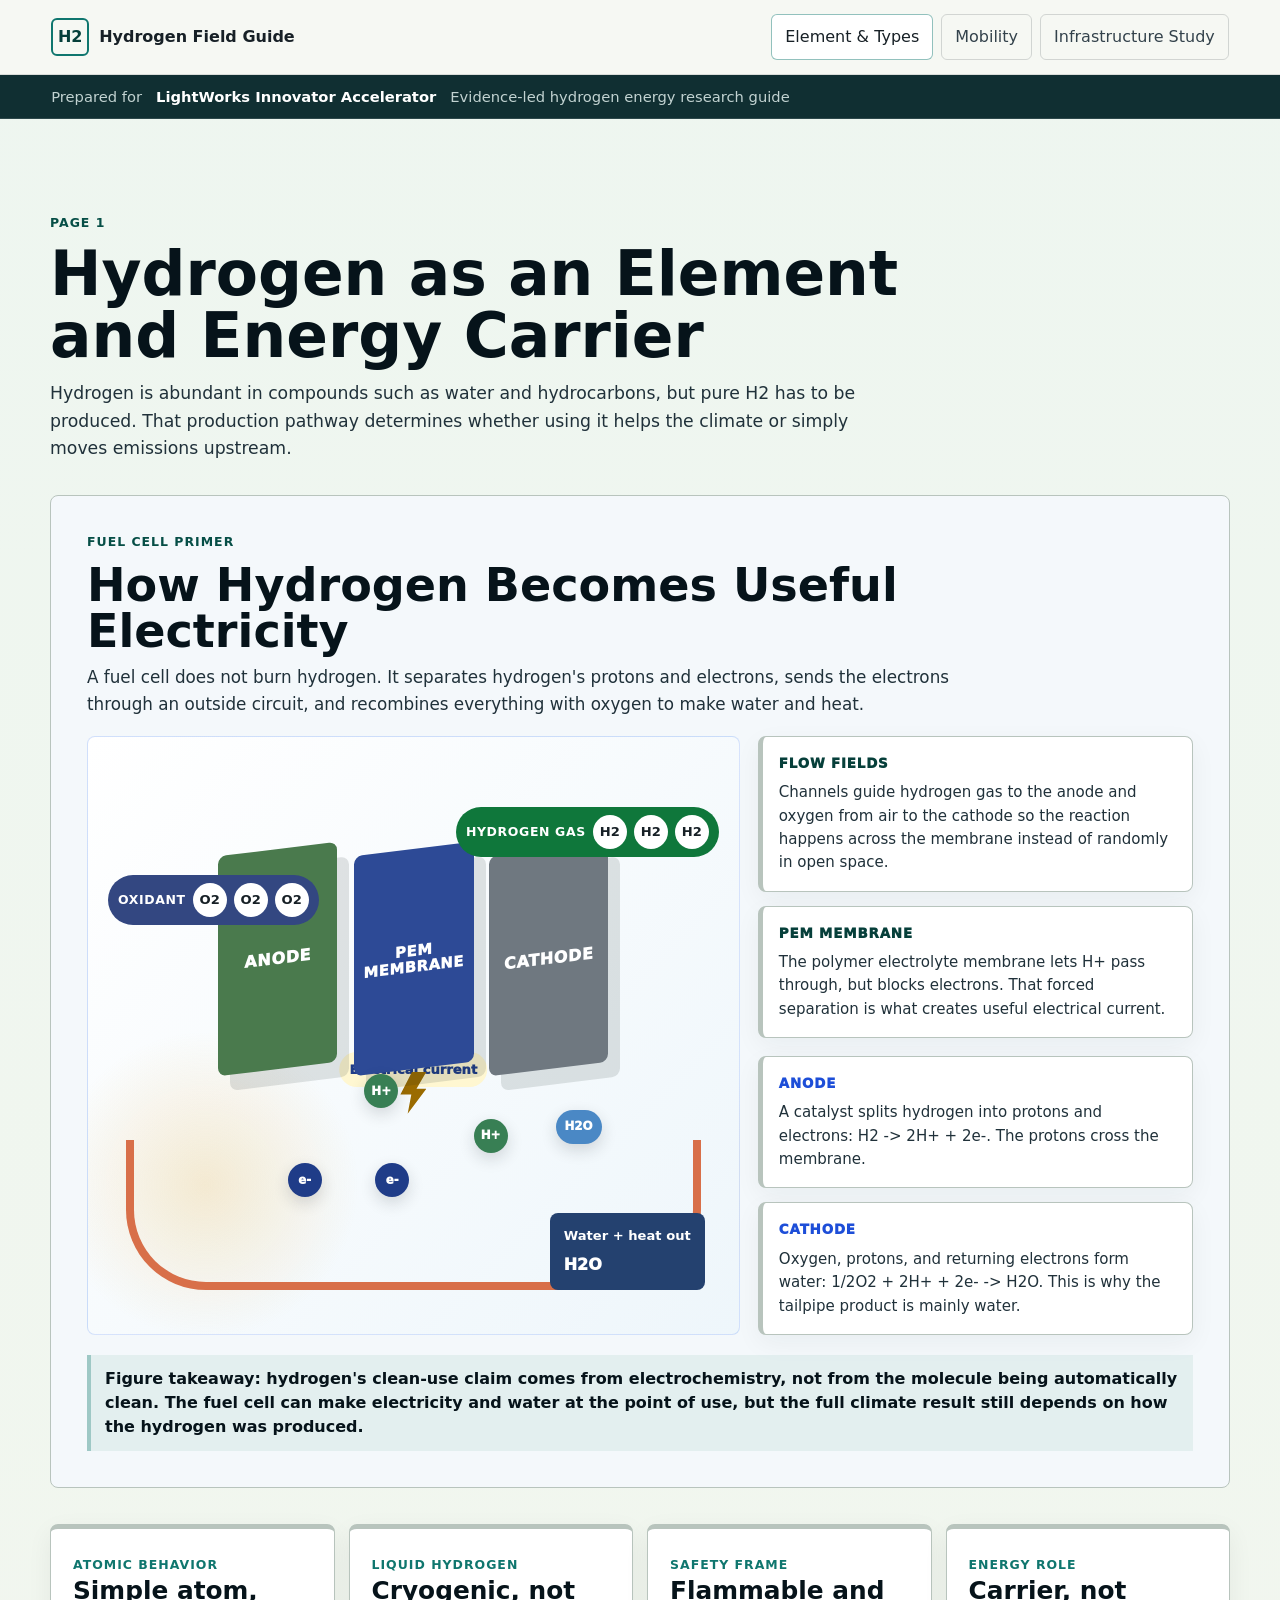
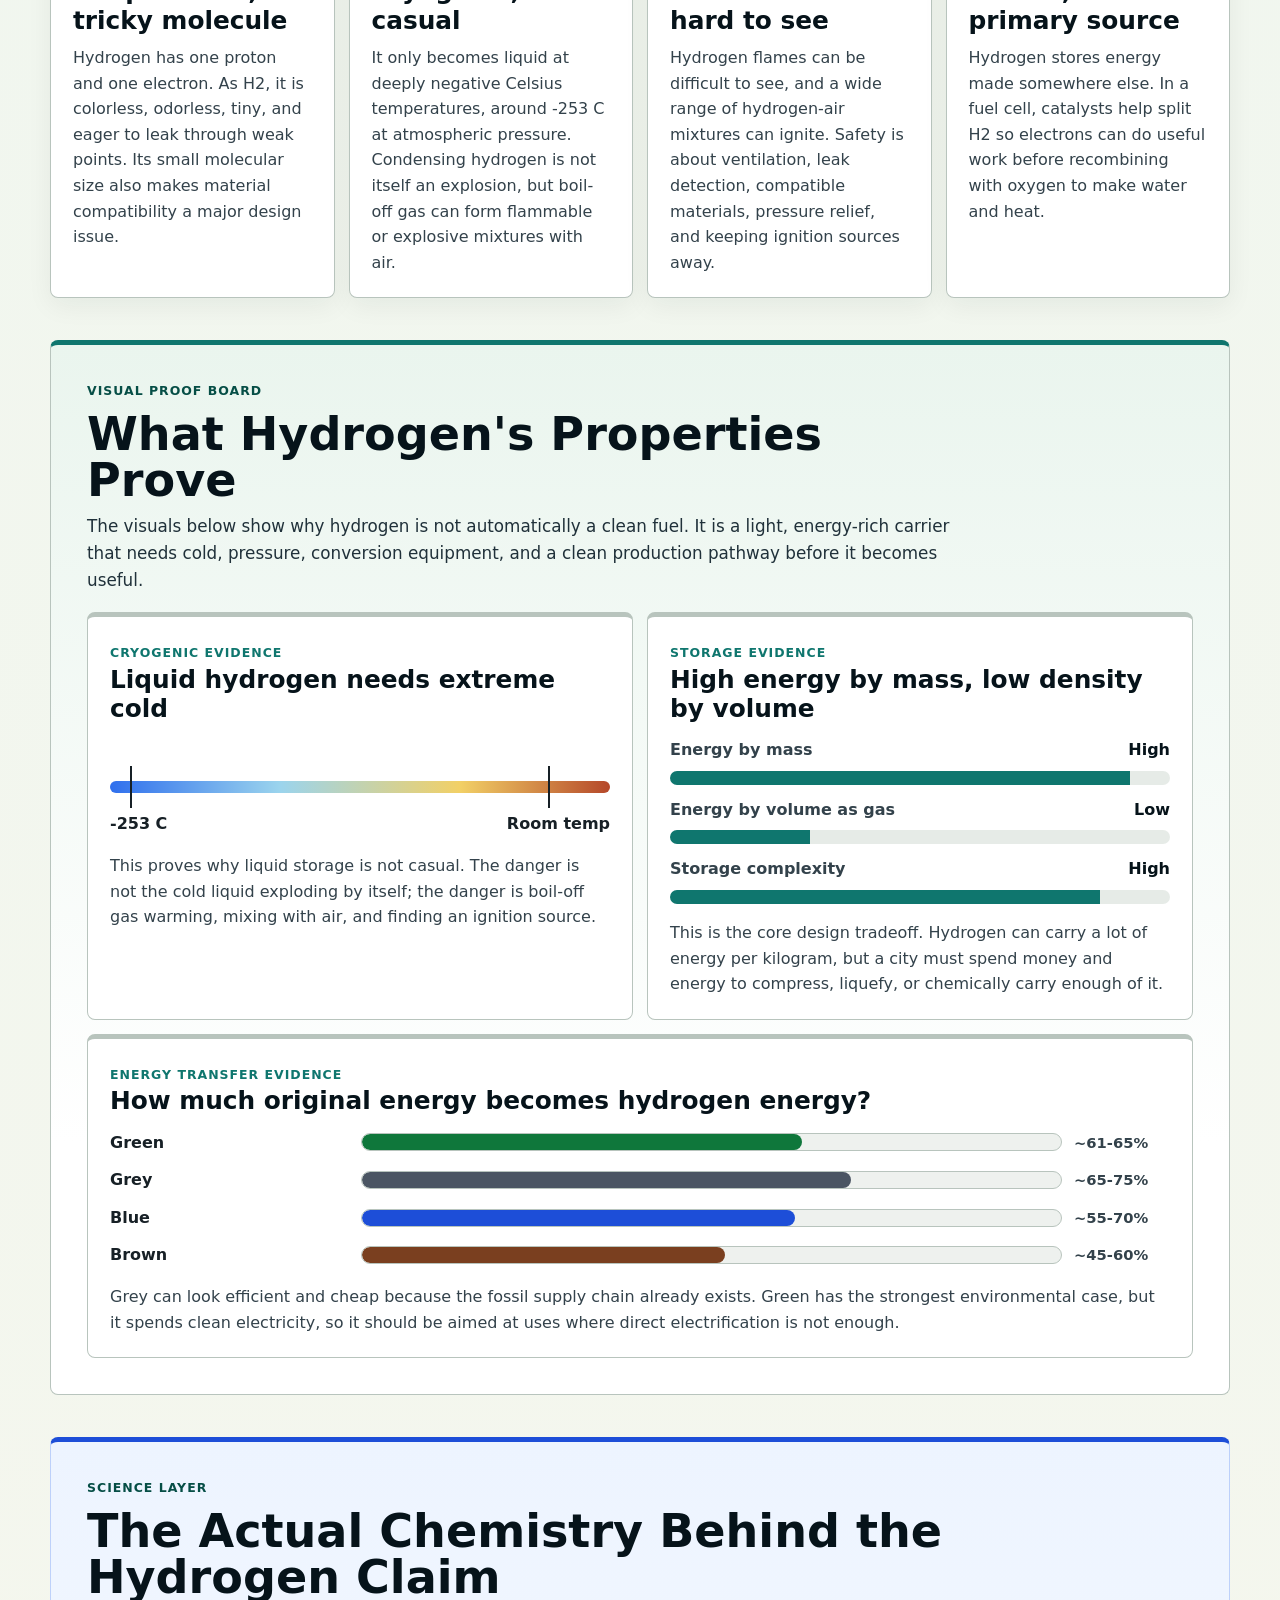
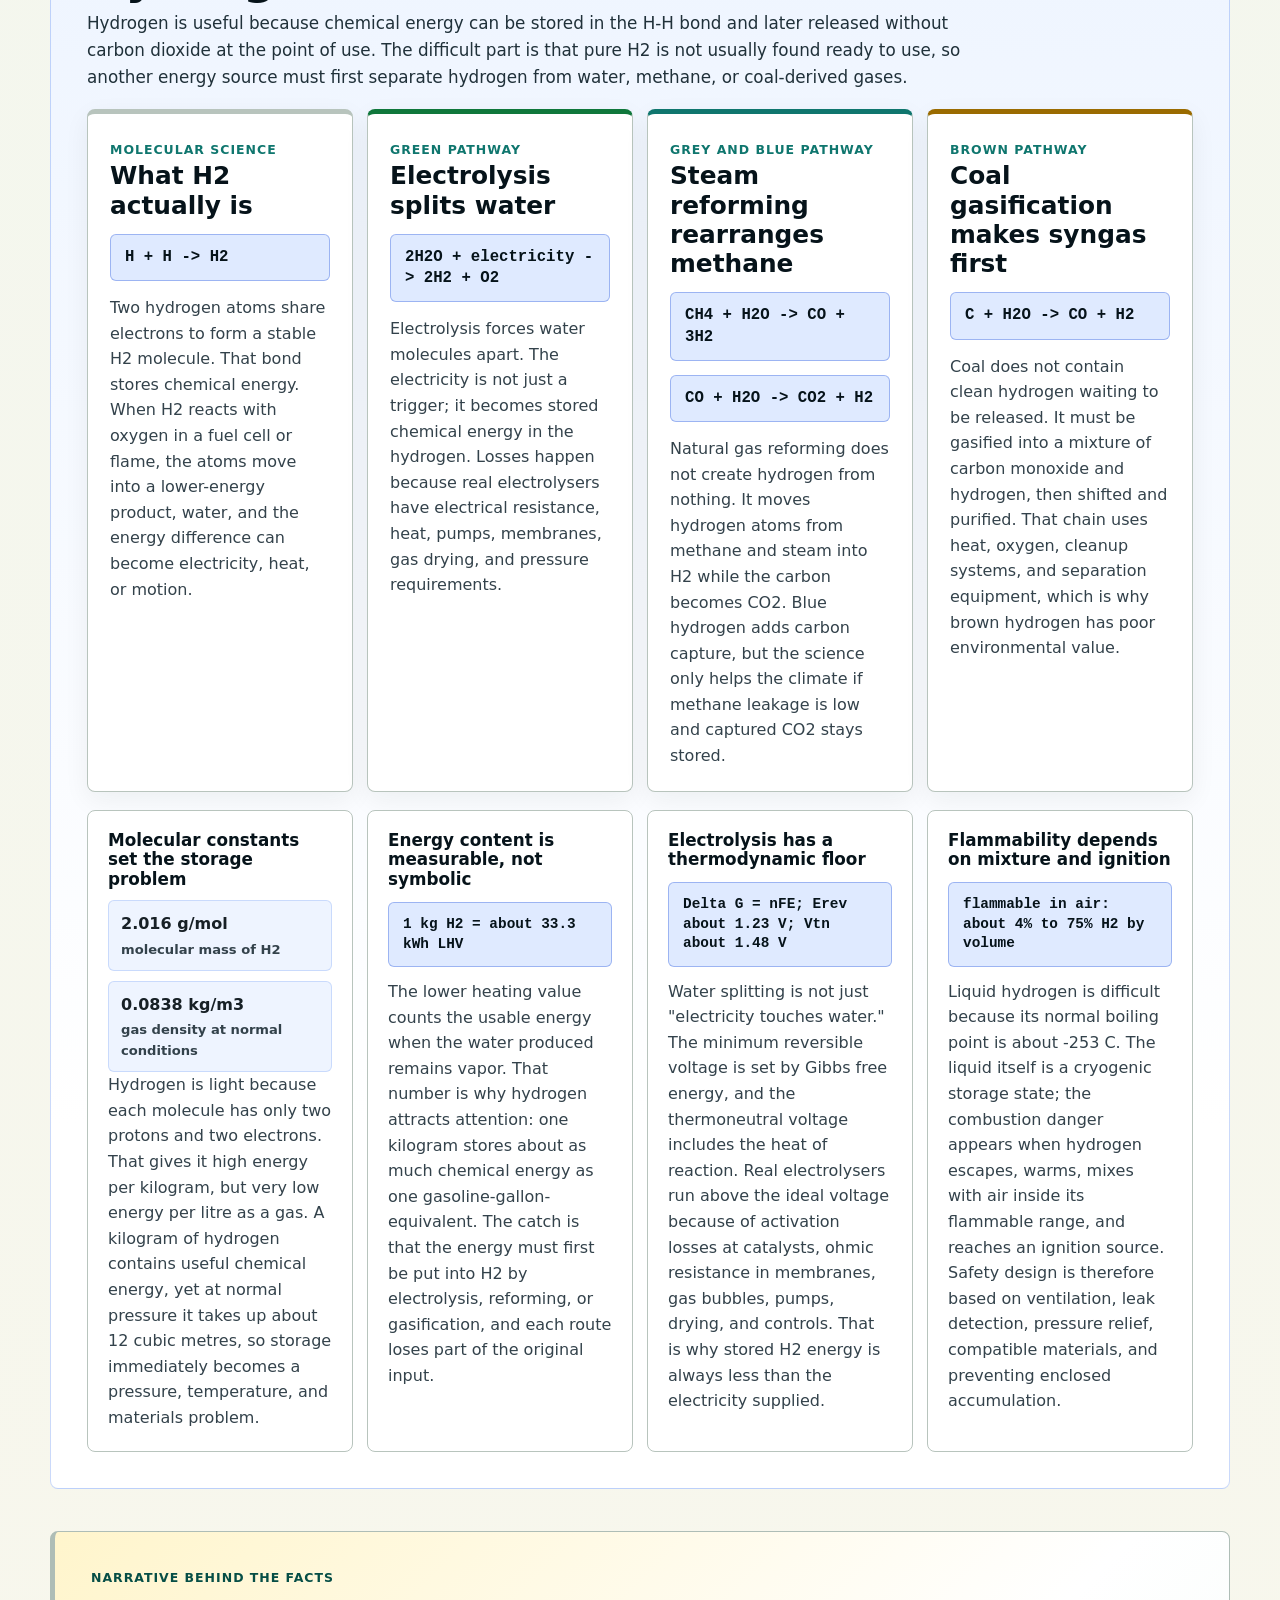
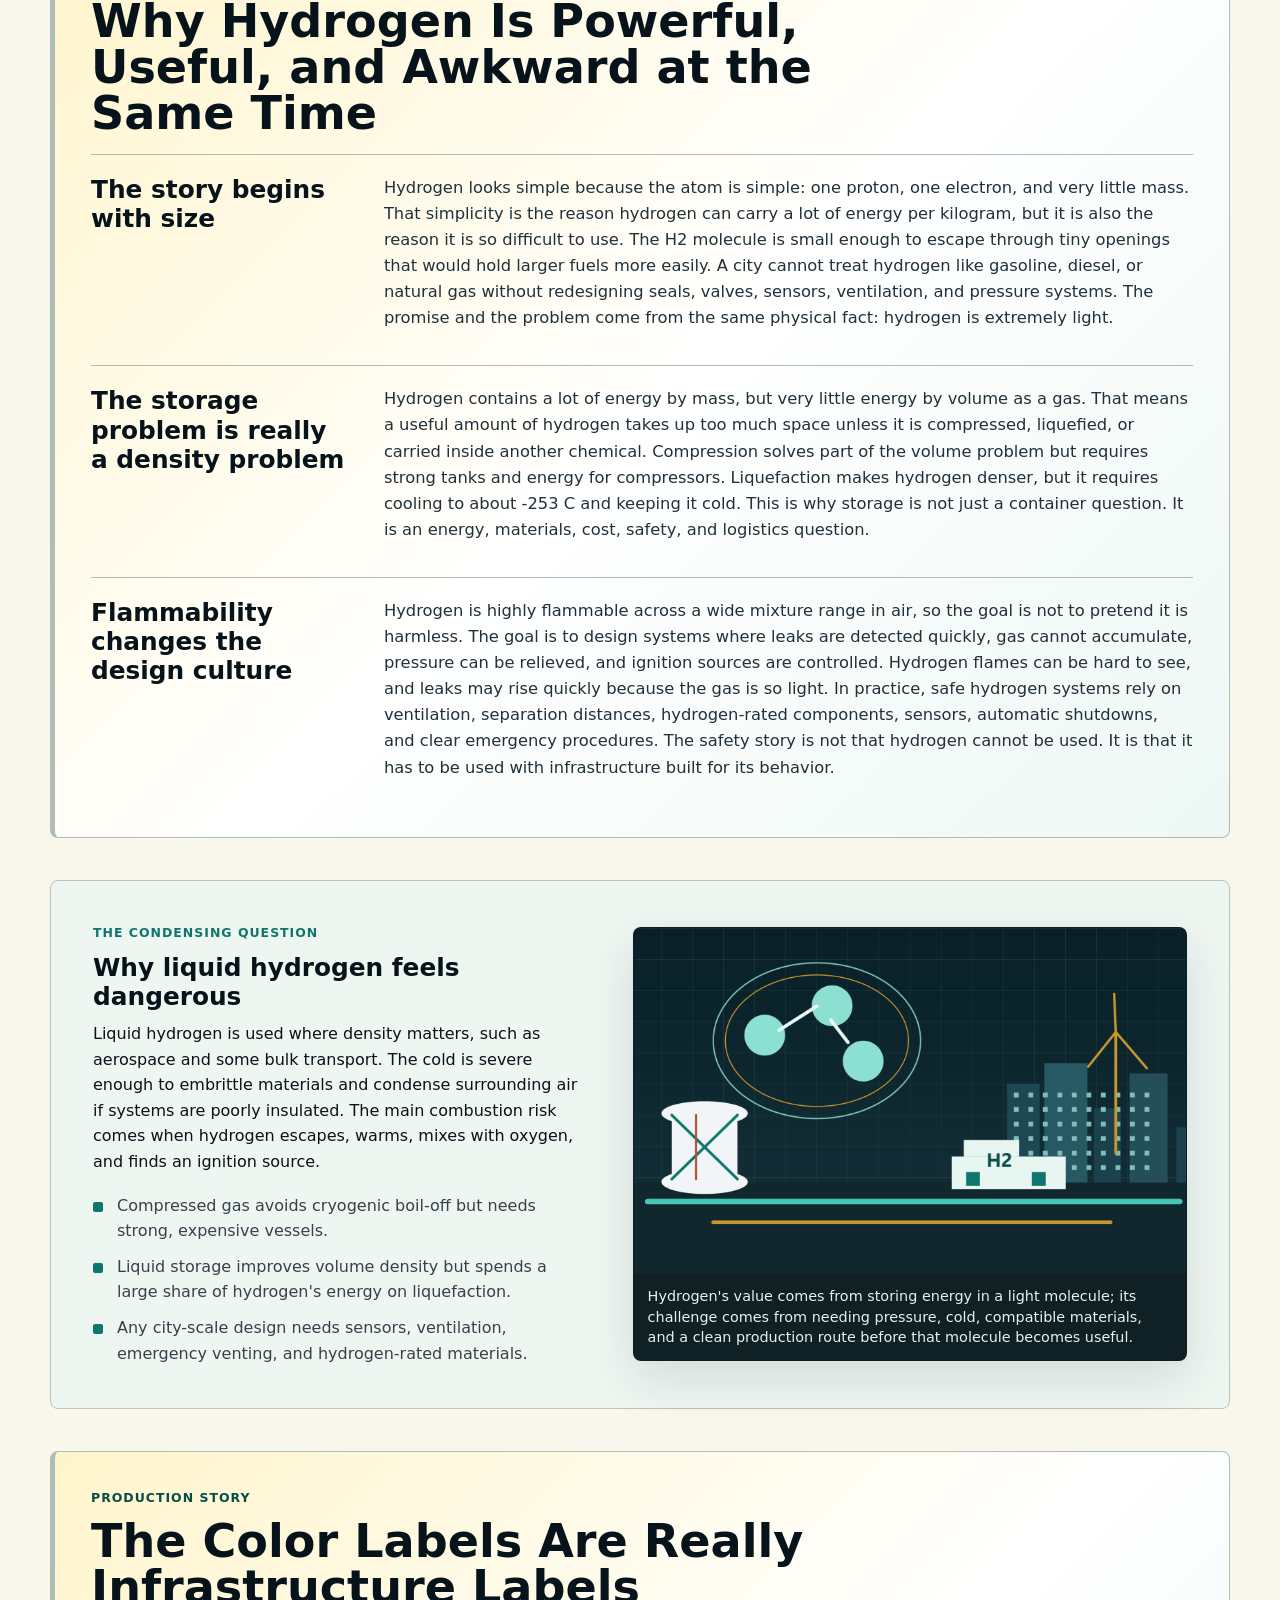
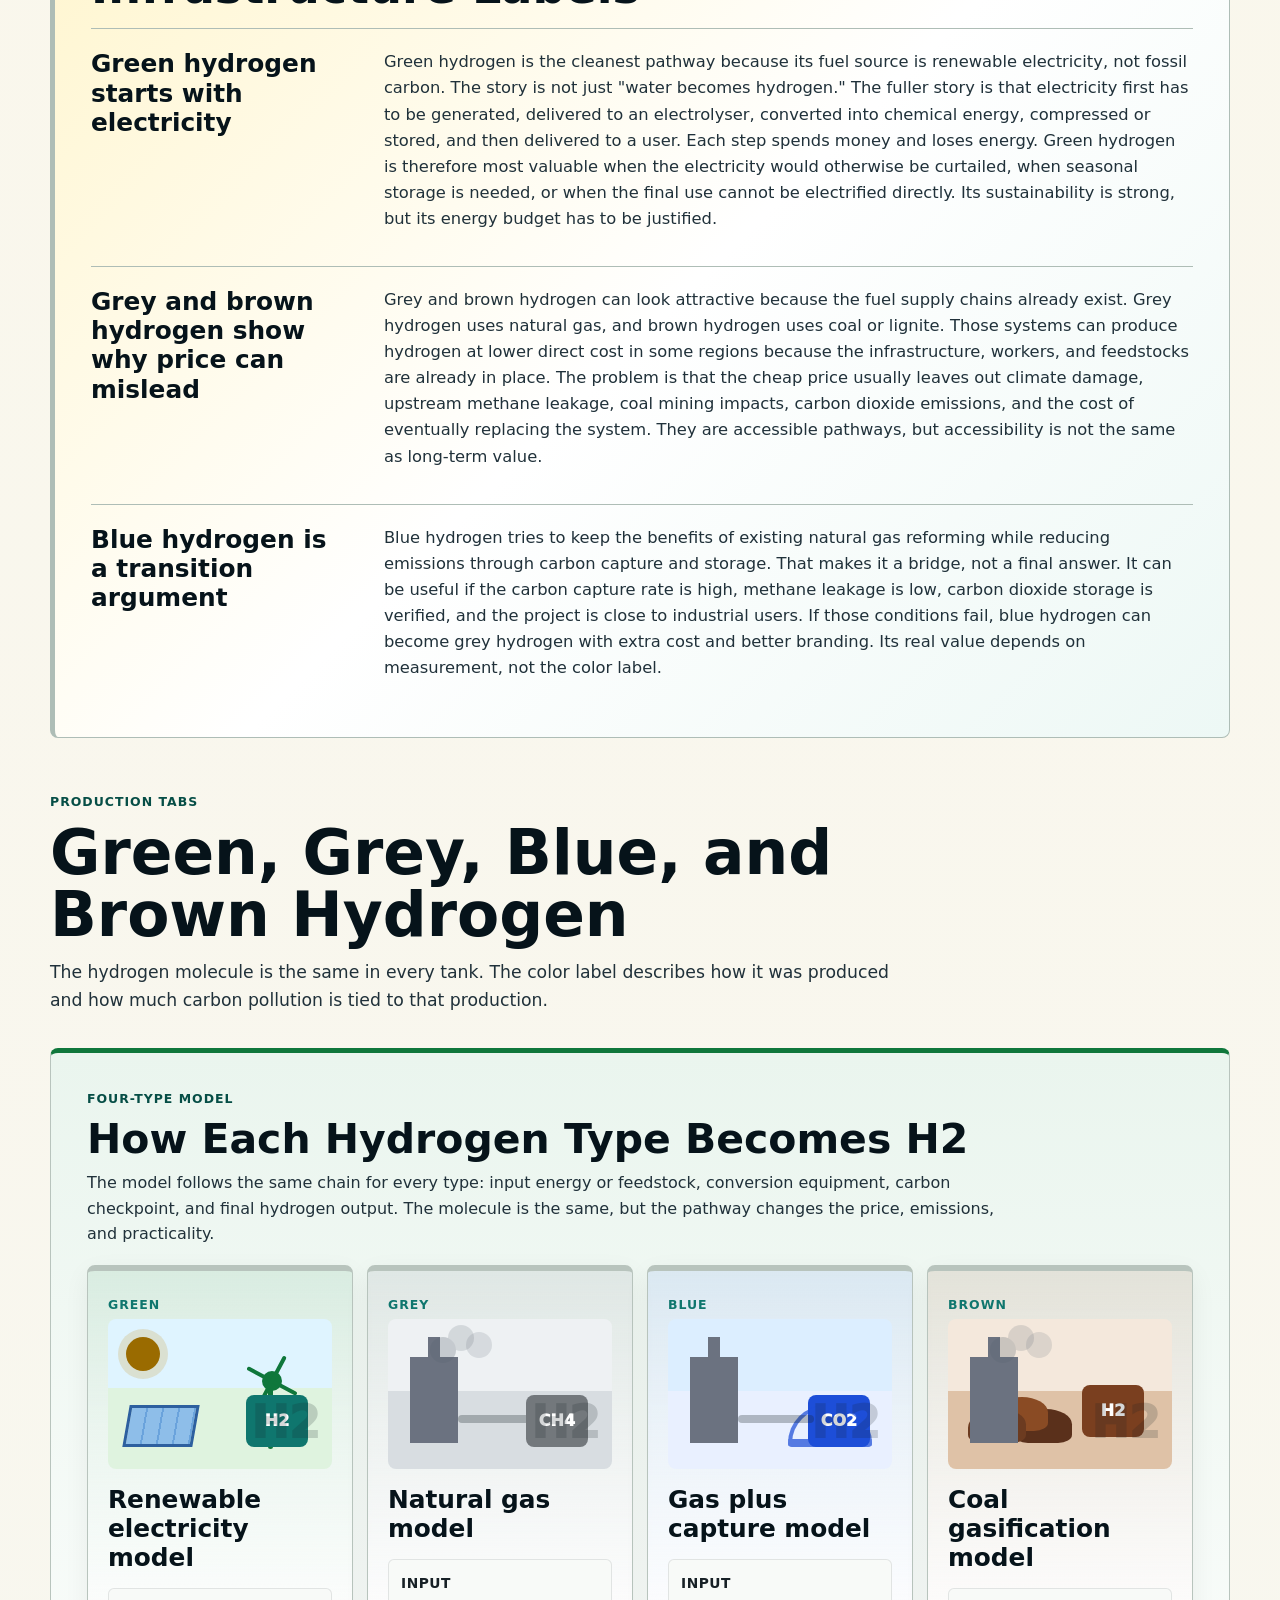
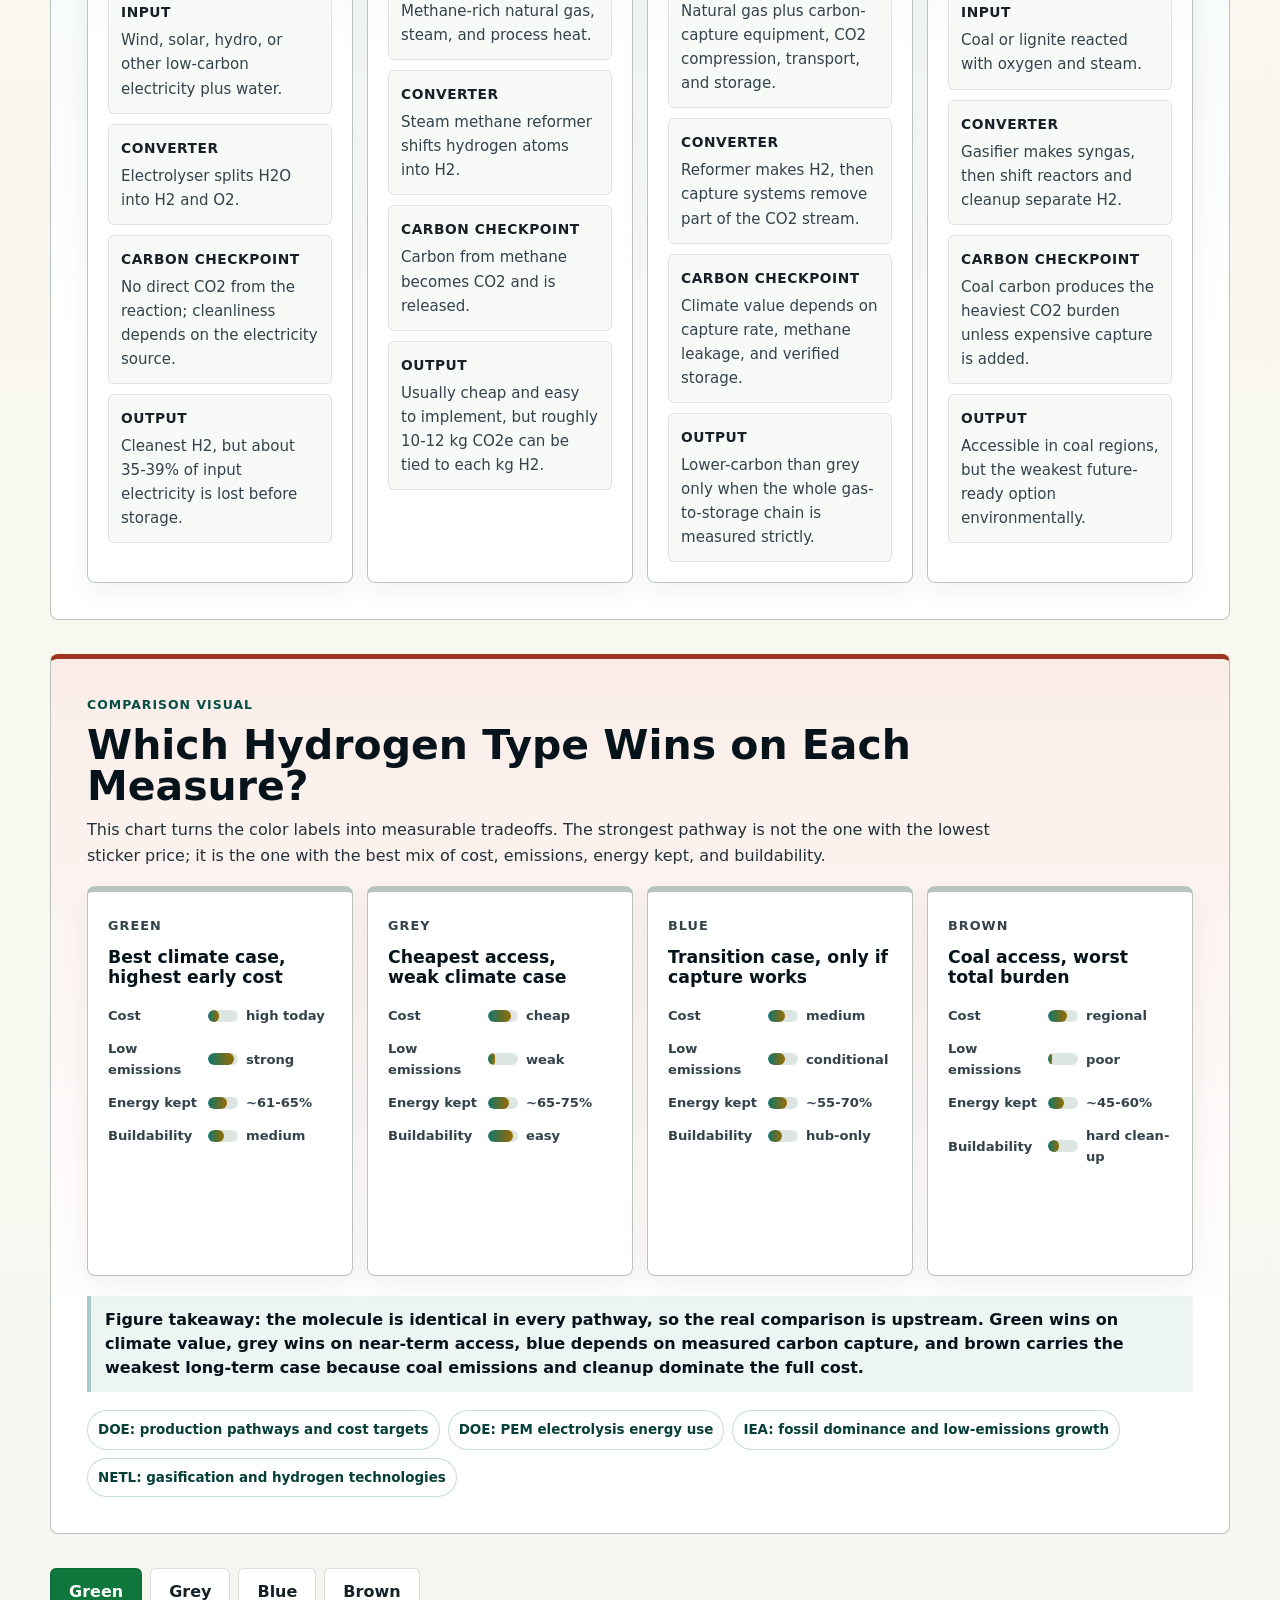
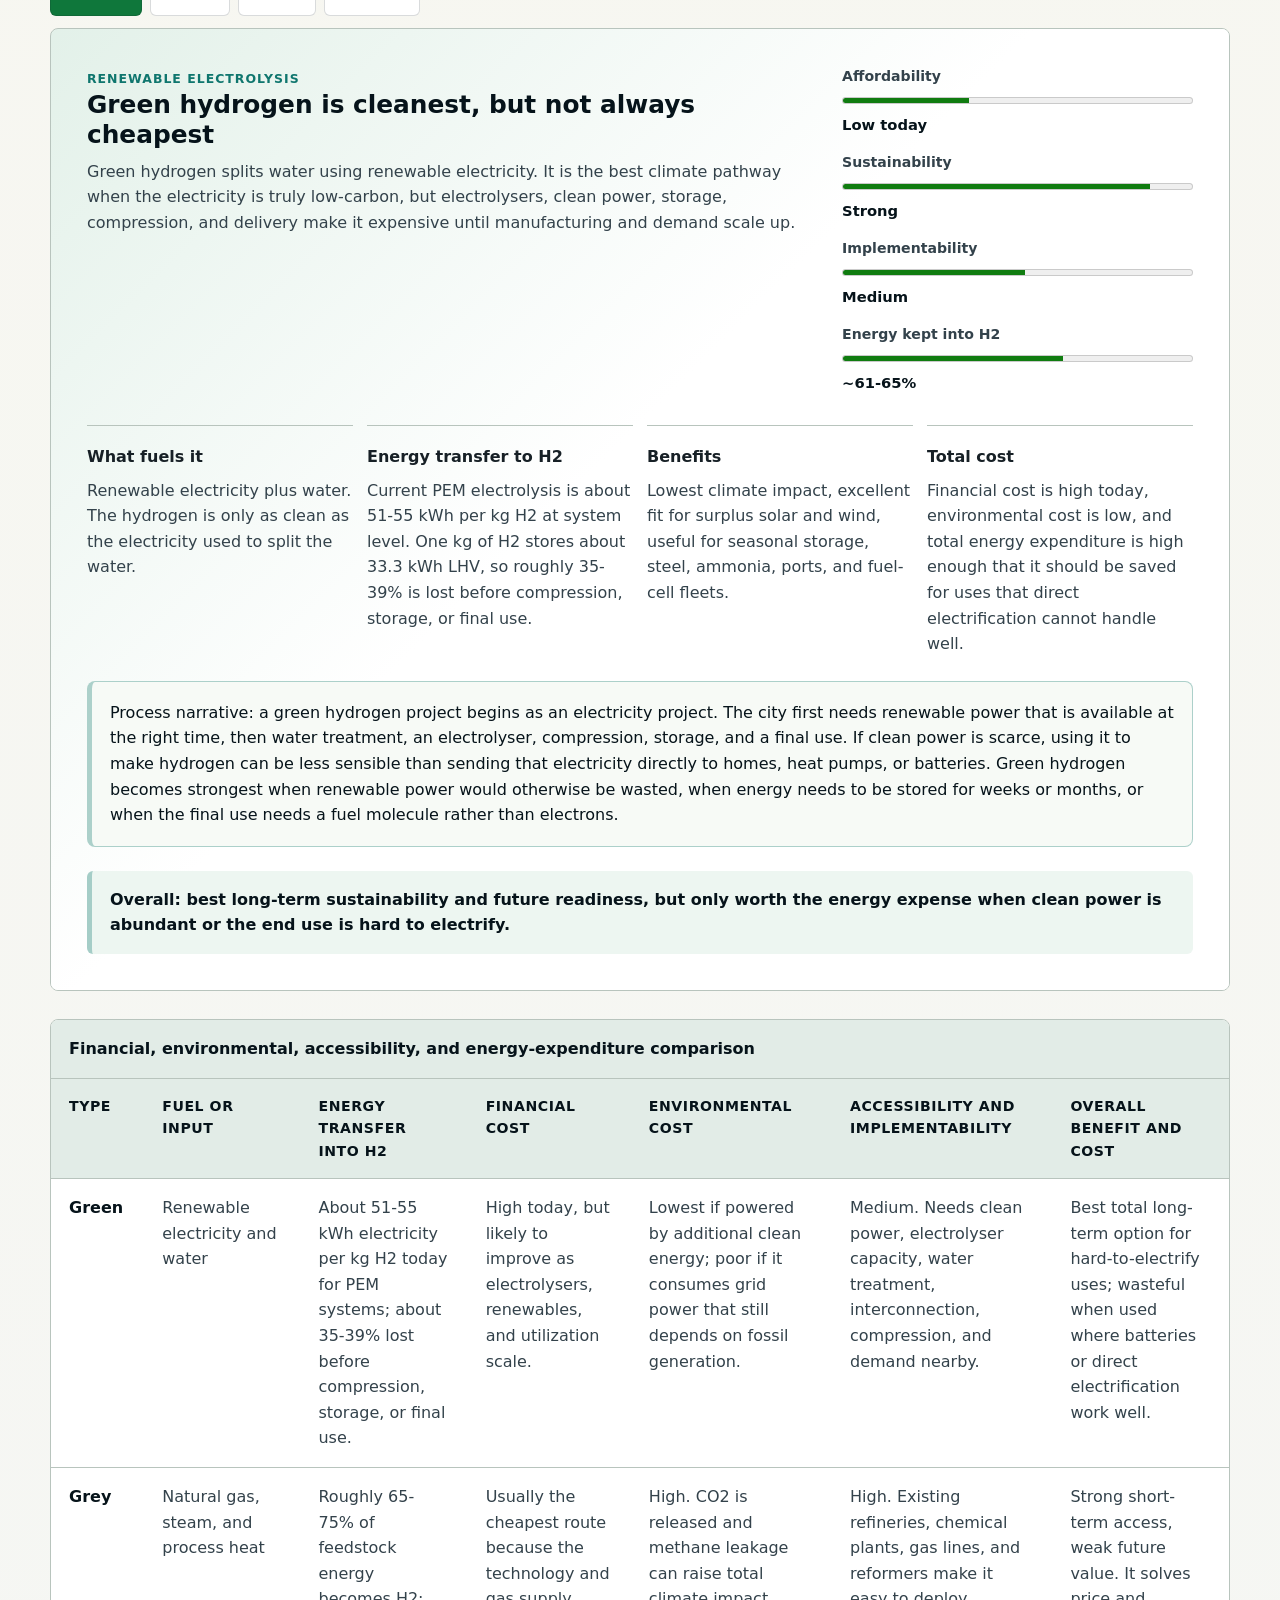
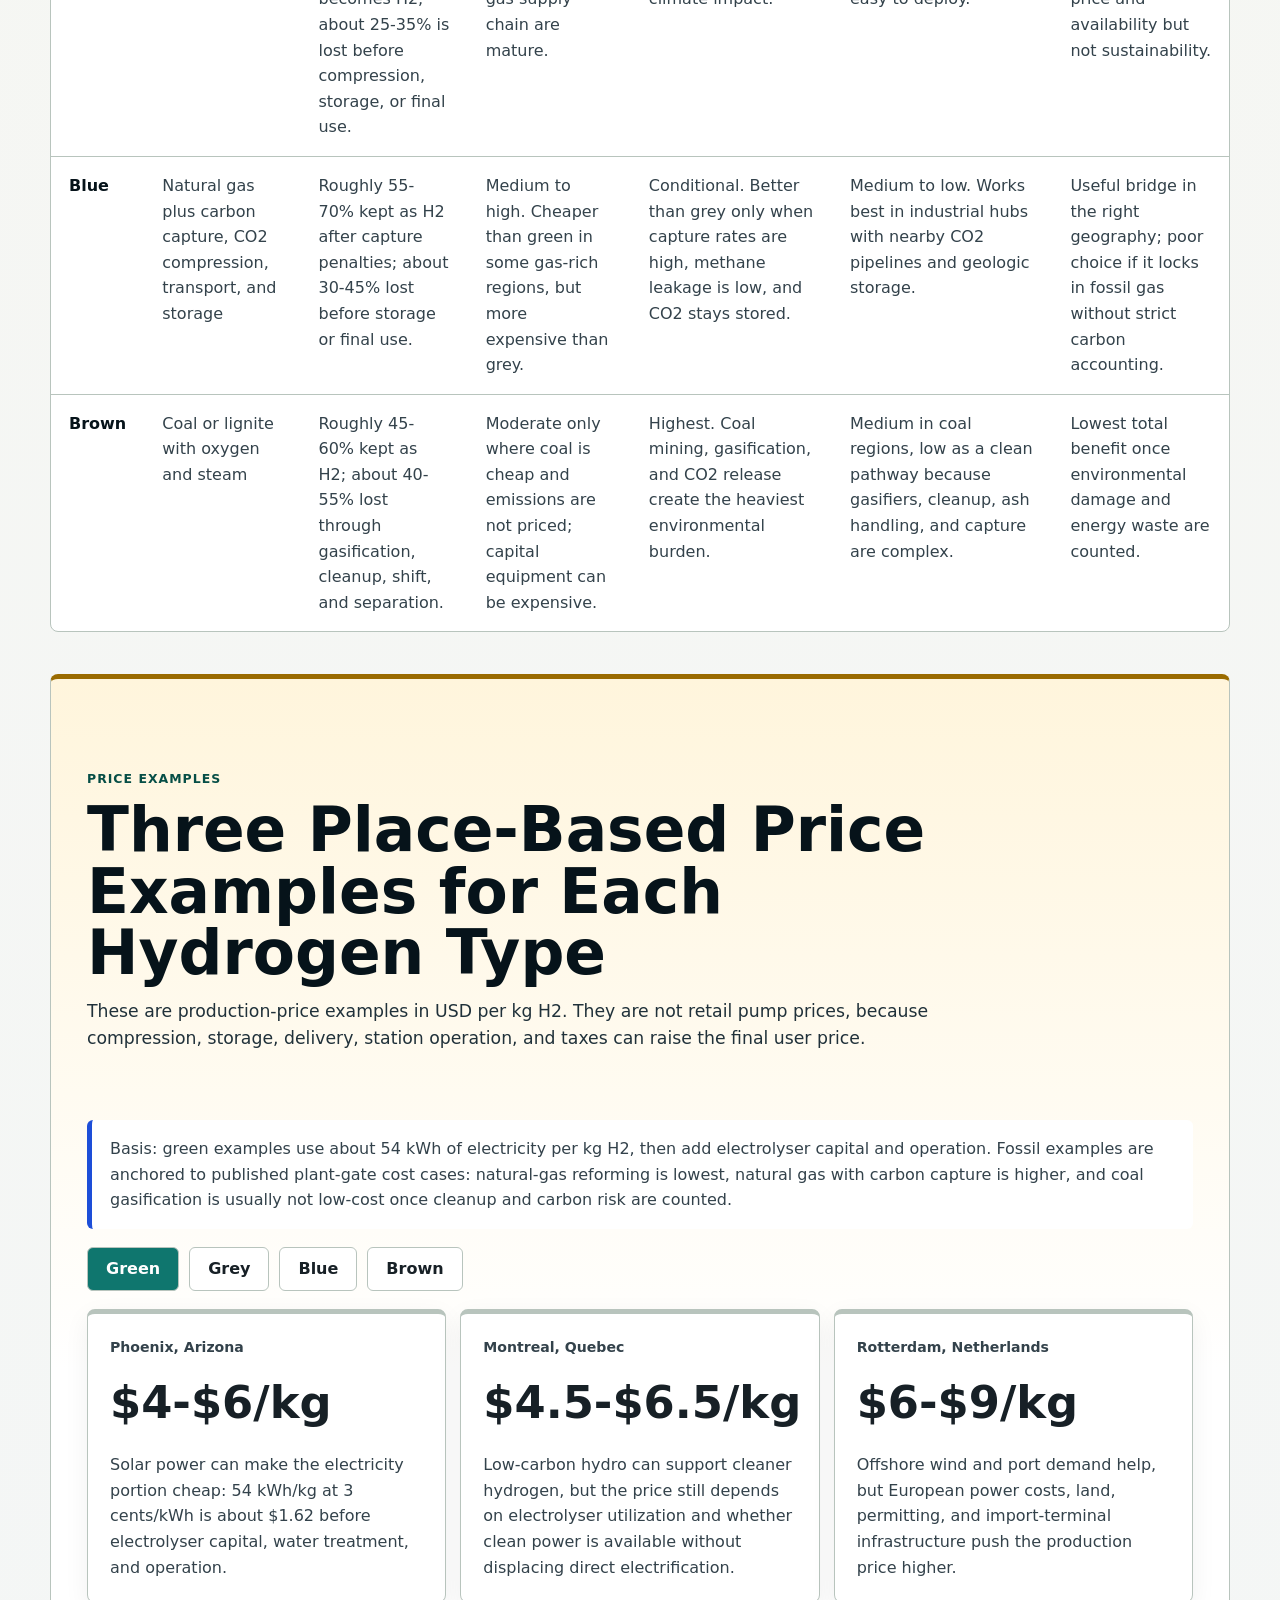
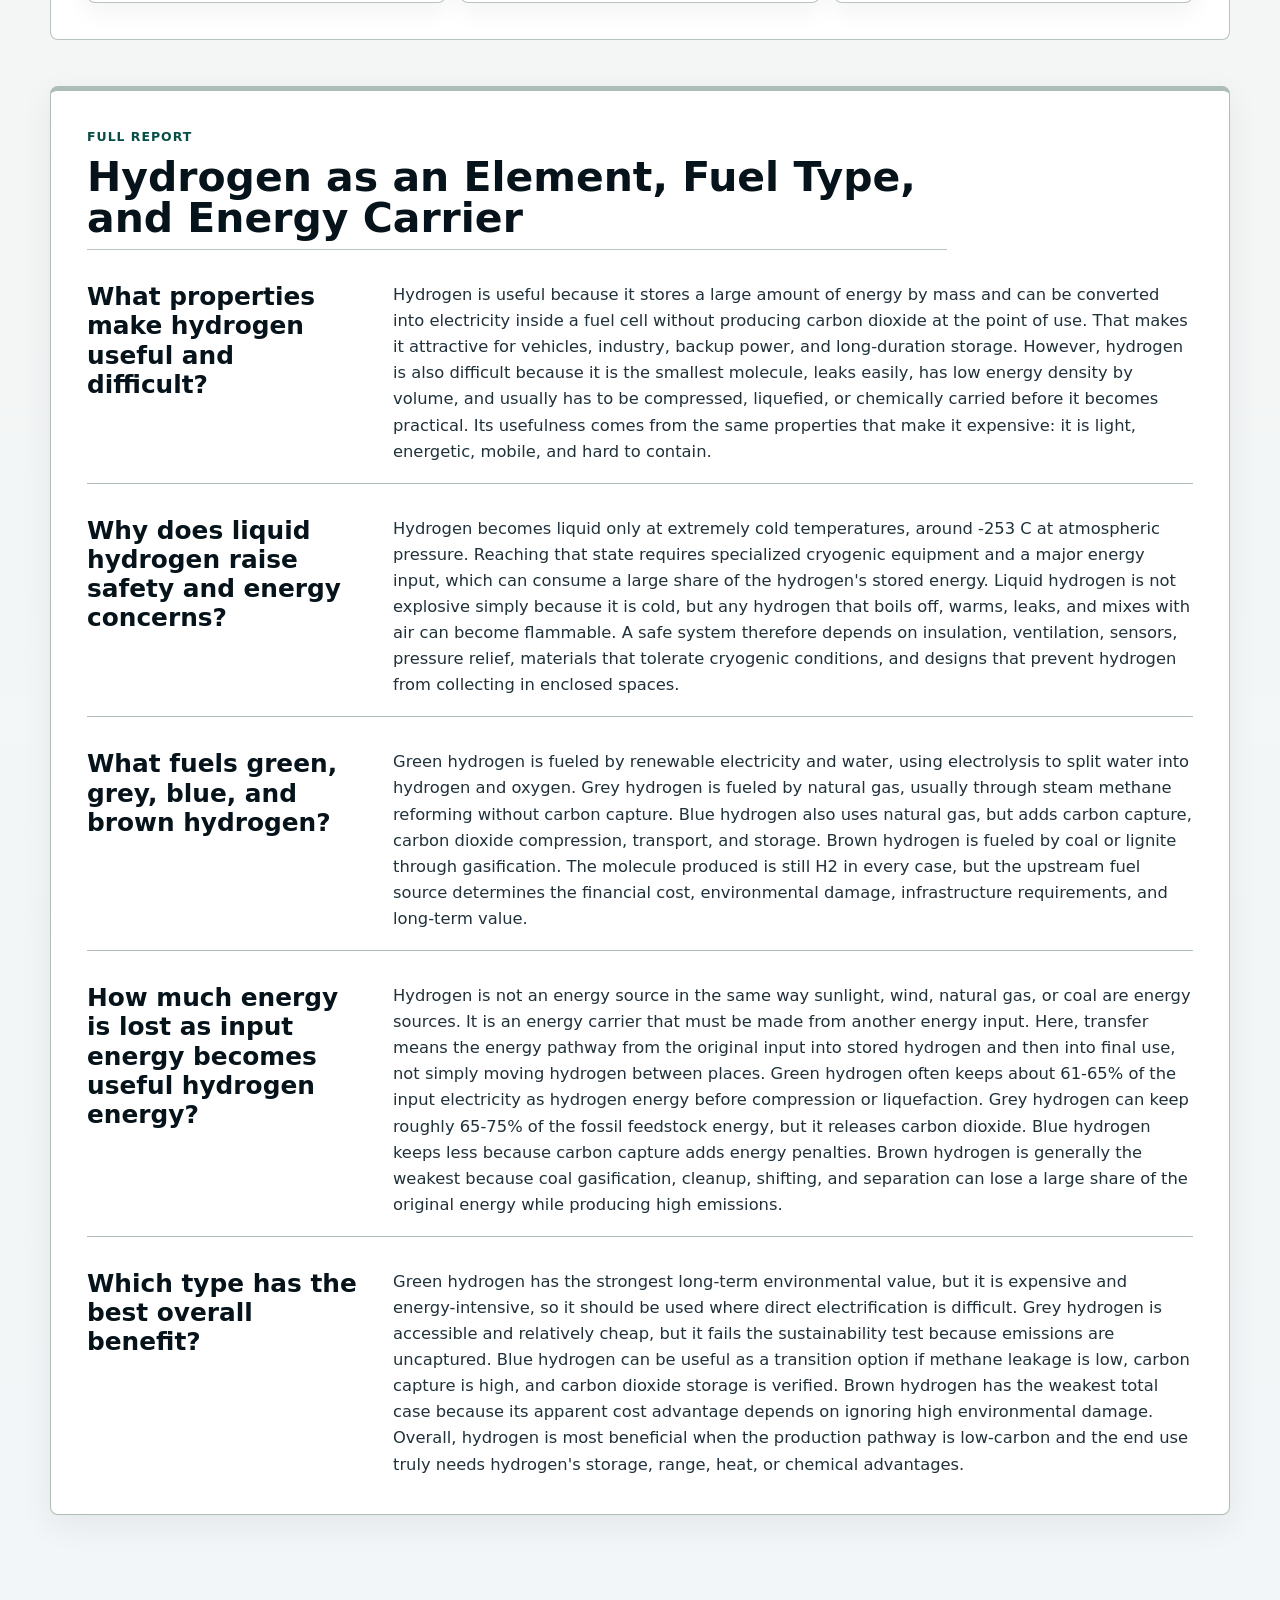
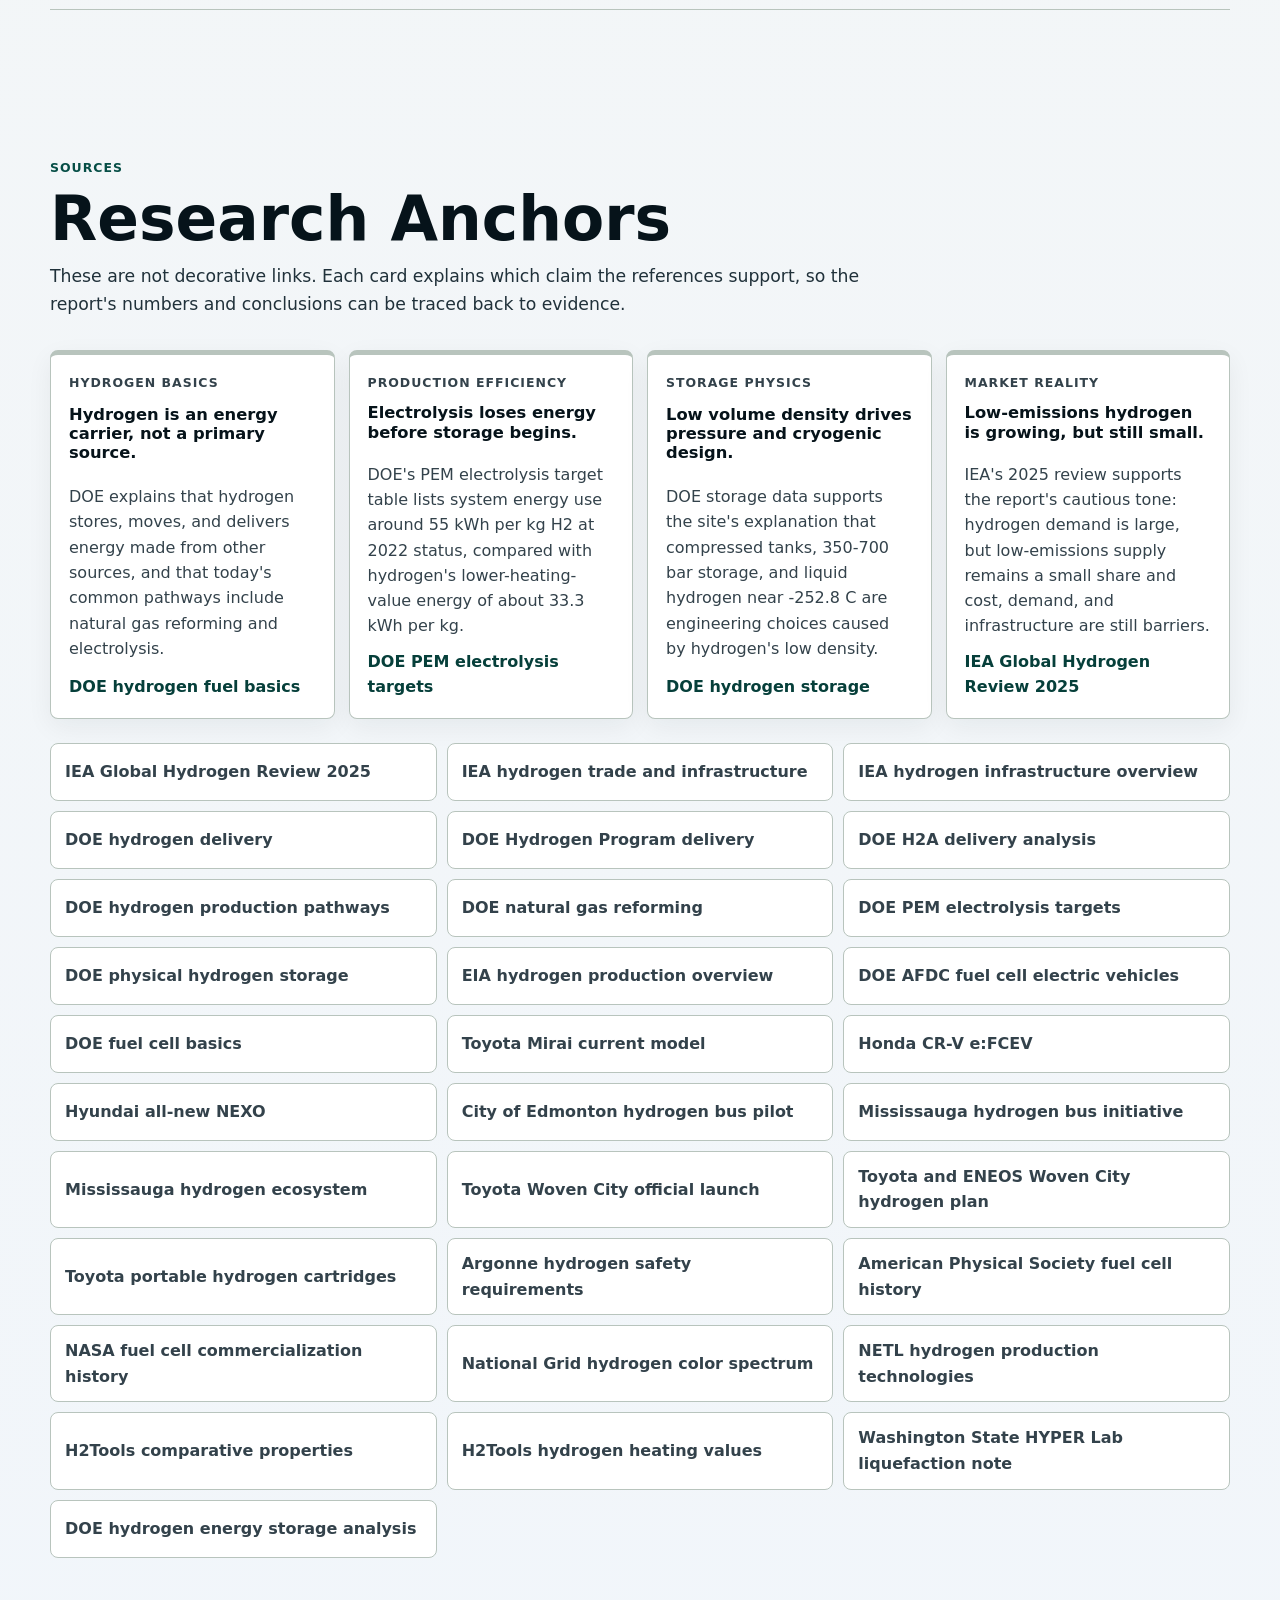
==== commit d6746c30: "Add files via upload" ====
--- a/index.html
+++ b/index.html
@@ -67,15 +67,15 @@
               </div>
               <div class="stack-layers">
                 <span class="stack-plate anode-plate">Anode</span>
-                <span class="stack-plate membrane-plate">PEM</span>
+                <span class="stack-plate membrane-plate">PEM membrane</span>
                 <span class="stack-plate cathode-plate">Cathode</span>
               </div>
               <div class="particle-field">
-                <span class="particle proton">H+</span>
-                <span class="particle proton">H+</span>
-                <span class="particle electron">e-</span>
-                <span class="particle electron">e-</span>
-                <span class="particle water">H2O</span>
+                <span class="particle proton proton-source">H+</span>
+                <span class="particle proton proton-crossed">H+</span>
+                <span class="particle electron electron-circuit-one">e-</span>
+                <span class="particle electron electron-circuit-two">e-</span>
+                <span class="particle water product-water">H2O</span>
               </div>
               <div class="water-output">
                 <strong>Water + heat out</strong>
--- a/styles.css
+++ b/styles.css
@@ -1801,6 +1801,23 @@
 .particle:nth-child(5) {
   right: 4%;
   bottom: 16px;
+}
+
+.membrane-plate {
+  padding: 0 8px;
+  font-size: clamp(0.78rem, 1.15vw, 0.96rem);
+  line-height: 1.1;
+  text-align: center;
+}
+
+.particle:nth-child(3) {
+  top: 28px;
+  left: 46%;
+}
+
+.particle:nth-child(4) {
+  right: 28%;
+  bottom: 28px;
 }
 
 .water-output {
@@ -4386,3 +4403,224 @@
   color: #06131a;
   background: #e2ece7;
 }
+
+/* Forced readability pass for appearance settings that wash out long report text. */
+html,
+body {
+  color-scheme: only light !important;
+}
+
+body,
+main,
+.page-section,
+.sources {
+  color: #06131a;
+}
+
+.narrative-block,
+.full-report,
+.section-heading,
+.visual-report,
+.science-layer,
+.type-model,
+.type-compare-visual,
+.price-toggle-section,
+.element-fuel-cell-primer,
+.vehicle-system-section,
+.refuel-system-section,
+.infrastructure-visual-break,
+.fuel-cell-cutaway-section,
+.sankey-section {
+  color: #06131a !important;
+}
+
+.narrative-block {
+  background: linear-gradient(135deg, #fff5cc 0%, #ffffff 52%, #edf8f5 100%) !important;
+  border-color: #aebdb6 !important;
+}
+
+.full-report {
+  background: #ffffff !important;
+  border-color: #aebdb6 !important;
+}
+
+.narrative-heading h2,
+.narrative-entry h3,
+.report-heading h2,
+.report-entry h3,
+.section-heading h2,
+.visual-heading h2,
+.science-heading h2,
+.model-heading h2,
+.full-report h2,
+.full-report h3 {
+  color: #06131a !important;
+}
+
+.narrative-entry p,
+.report-entry p,
+.section-heading p:not(.eyebrow),
+.visual-heading p:not(.eyebrow),
+.science-heading p:not(.eyebrow),
+.model-heading p:not(.eyebrow),
+.full-report p,
+.narrative-block p {
+  color: #20313a !important;
+}
+
+.narrative-entry,
+.report-entry {
+  border-color: #aebdb6 !important;
+}
+
+.narrative-heading .eyebrow,
+.section-heading .eyebrow,
+.visual-heading .eyebrow,
+.science-heading .eyebrow,
+.model-heading .eyebrow,
+.report-heading .eyebrow {
+  color: #064e46 !important;
+}
+
+/* Fuel-cell primer layout: keep the model visible instead of letting it push callouts off-screen. */
+.element-fuel-cell-primer {
+  overflow: hidden;
+  background: #f4f8fb !important;
+}
+
+.primer-layout {
+  grid-template-columns: minmax(0, 1.08fr) minmax(250px, 0.72fr);
+  grid-template-areas:
+    "visual left"
+    "visual right";
+  align-items: stretch;
+}
+
+.primer-layout > * {
+  min-width: 0;
+}
+
+.fuel-cell-stack-visual {
+  grid-area: visual;
+  min-height: clamp(420px, 36vw, 500px);
+  background:
+    radial-gradient(circle at 18% 75%, rgba(232, 178, 74, 0.24), transparent 22%),
+    linear-gradient(135deg, #ffffff, #eef6fb) !important;
+}
+
+.left-callouts {
+  grid-area: left;
+}
+
+.right-callouts {
+  grid-area: right;
+}
+
+.primer-callouts {
+  align-content: stretch;
+}
+
+.primer-callouts article {
+  min-height: 0;
+  background: #ffffff !important;
+}
+
+.primer-callouts p {
+  color: #20313a !important;
+}
+
+.gas-stream {
+  max-width: calc(100% - 40px);
+  flex-wrap: wrap;
+}
+
+.hydrogen-stream {
+  right: 20px;
+}
+
+.oxygen-stream {
+  left: 20px;
+}
+
+@media (max-width: 960px) {
+  .primer-layout {
+    grid-template-columns: 1fr;
+    grid-template-areas:
+      "left"
+      "visual"
+      "right";
+  }
+
+  .primer-callouts {
+    grid-template-columns: repeat(2, minmax(0, 1fr));
+  }
+
+  .fuel-cell-stack-visual {
+    min-height: 460px;
+  }
+}
+
+@media (max-width: 640px) {
+  .primer-callouts {
+    grid-template-columns: 1fr;
+  }
+
+  .fuel-cell-stack-visual {
+    min-height: 430px;
+  }
+}
+
+/* Named molecule positions keep the fuel-cell chemistry readable. */
+.particle-field {
+  inset: 78px 8% 72px 8%;
+}
+
+.particle {
+  box-shadow: 0 6px 16px rgba(23, 32, 38, 0.16);
+}
+
+.particle.proton-source {
+  top: 58%;
+  left: 41%;
+  right: auto;
+  bottom: auto;
+}
+
+.particle.proton-crossed {
+  top: 68%;
+  left: 61%;
+  right: auto;
+  bottom: auto;
+}
+
+.particle.electron-circuit-one {
+  top: 78%;
+  left: 27%;
+  right: auto;
+  bottom: auto;
+}
+
+.particle.electron-circuit-two {
+  top: 78%;
+  left: 43%;
+  right: auto;
+  bottom: auto;
+}
+
+.particle.product-water {
+  top: 66%;
+  left: 76%;
+  right: auto;
+  bottom: auto;
+}
+
+@media (max-width: 640px) {
+  .particle-field {
+    inset: 92px 7% 78px 7%;
+  }
+
+  .particle.electron-circuit-one,
+  .particle.electron-circuit-two {
+    top: 76%;
+  }
+}
